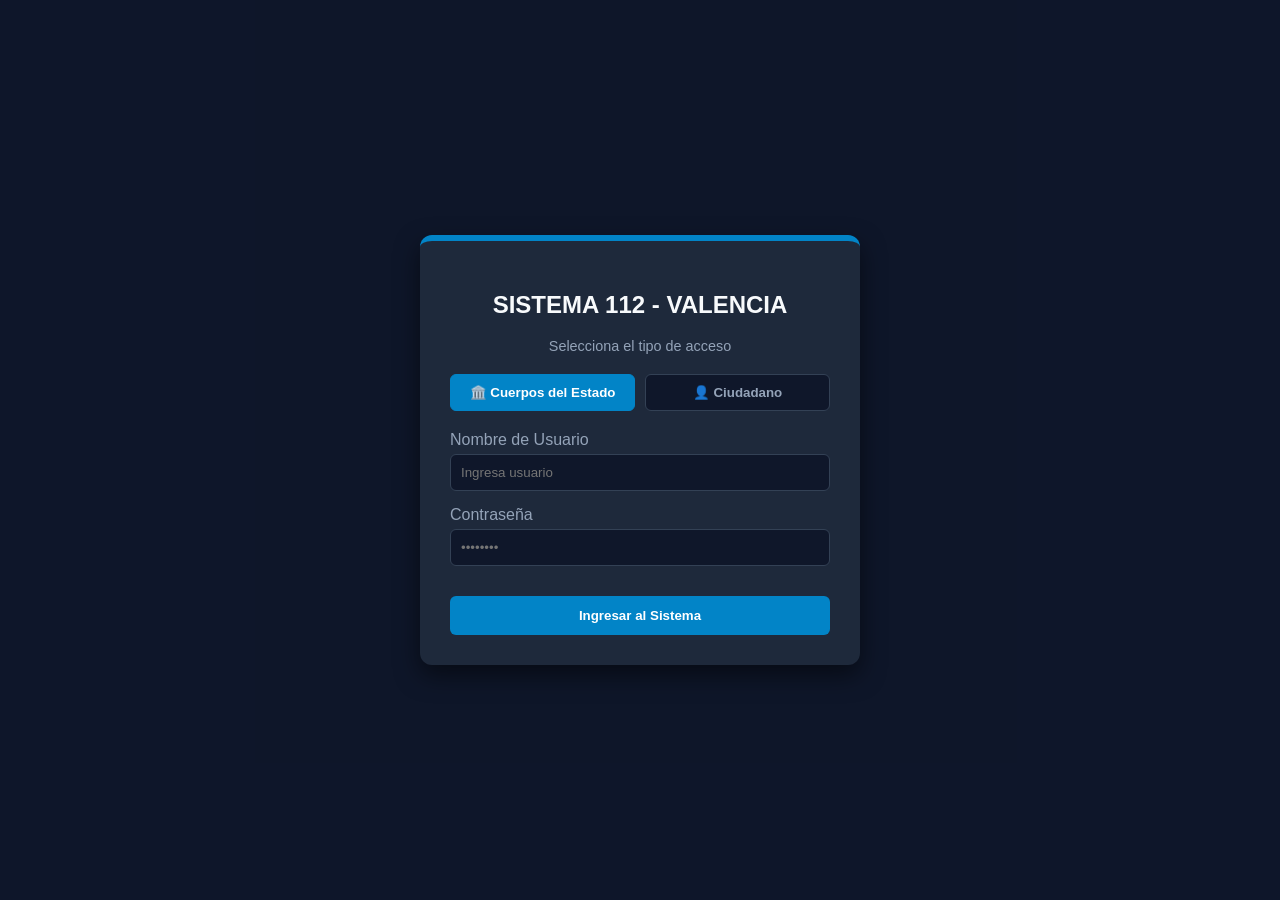
==== index.html @ 4ded8d40 "Update index.html" ====
<!DOCTYPE html>
<html lang="es">
<head>
    <meta charset="UTF-8">
    <meta name="viewport" content="width=device-width, initial-scale=1.0">
    <title>PDA Centro de Coordinación de Emergencias 112 - Valencia</title>
    <style>
        :root {
            --bg-dark: #0f172a;
            --card-bg: #1e293b;
            --accent-blue: #0284c7;
            --accent-red: #dc2626;
            --accent-yellow: #d97706;
            --accent-green: #16a34a;
            --text-light: #f8fafc;
            --border-color: #334155;
        }

        body {
            font-family: 'Segoe UI', Tahoma, Geneva, Verdana, sans-serif;
            background-color: var(--bg-dark);
            color: var(--text-light);
            margin: 0;
            padding: 0;
        }

        /* PANTALLA DE LOGIN */
        #login-screen {
            position: fixed;
            top: 0;
            left: 0;
            width: 100vw;
            height: 100vh;
            background: rgba(15, 23, 42, 0.98);
            display: flex;
            justify-content: center;
            align-items: center;
            z-index: 1000;
        }

        .login-card {
            background: var(--card-bg);
            padding: 30px;
            border-radius: 12px;
            border-top: 6px solid var(--accent-blue);
            width: 380px;
            box-shadow: 0 10px 25px rgba(0,0,0,0.5);
            text-align: center;
        }

        .login-btn-group {
            display: flex;
            gap: 10px;
            margin-bottom: 20px;
        }

        .login-role-btn {
            flex: 1;
            padding: 10px;
            border: 1px solid var(--border-color);
            background: #0f172a;
            color: #94a3b8;
            border-radius: 6px;
            cursor: pointer;
            font-weight: bold;
        }

        .login-role-btn.active {
            background: var(--accent-blue);
            color: white;
            border-color: var(--accent-blue);
        }

        /* CONTENIDO PRINCIPAL */
        .main-app {
            padding: 20px;
            display: none;
        }

        .header {
            display: flex;
            justify-content: space-between;
            align-items: center;
            background: var(--card-bg);
            padding: 15px 25px;
            border-radius: 10px;
            border-left: 6px solid var(--accent-blue);
            margin-bottom: 20px;
        }

        .dept-selector {
            display: flex;
            gap: 10px;
            margin-bottom: 20px;
            flex-wrap: wrap;
        }

        .btn-dept {
            background: var(--card-bg);
            color: #94a3b8;
            border: 1px solid var(--border-color);
            padding: 10px 18px;
            border-radius: 8px;
            cursor: pointer;
            font-weight: bold;
            transition: 0.2s;
        }

        .btn-dept.active, .btn-dept:hover {
            background: var(--accent-blue);
            color: white;
            border-color: var(--accent-blue);
        }

        .grid-container {
            display: grid;
            grid-template-columns: 1fr 2fr;
            gap: 20px;
        }

        .card {
            background: var(--card-bg);
            padding: 20px;
            border-radius: 10px;
            box-shadow: 0 4px 6px -1px rgba(0, 0, 0, 0.3);
            margin-bottom: 20px;
        }

        .status-grid {
            display: grid;
            grid-template-columns: repeat(2, 1fr);
            gap: 10px;
            margin-top: 15px;
        }

        .btn-status {
            padding: 12px;
            border: none;
            border-radius: 6px;
            font-weight: bold;
            cursor: pointer;
            color: white;
            transition: 0.2s;
        }

        .status-10-8 { background-color: var(--accent-green); }
        .status-10-97 { background-color: var(--accent-yellow); }
        .status-10-23 { background-color: var(--accent-blue); }
        .status-10-10 { background-color: var(--accent-red); }

        .form-group {
            margin-bottom: 15px;
            text-align: left;
        }

        .form-group label {
            display: block;
            margin-bottom: 5px;
            color: #94a3b8;
        }

        .form-group input, .form-group select, .form-group textarea {
            width: 100%;
            padding: 10px;
            border-radius: 6px;
            border: 1px solid var(--border-color);
            background: #0f172a;
            color: white;
            box-sizing: border-box;
        }

        .btn-submit {
            width: 100%;
            background: var(--accent-blue);
            color: white;
            border: none;
            padding: 12px;
            border-radius: 6px;
            font-weight: bold;
            cursor: pointer;
        }

        .feed-item {
            background: #0f172a;
            padding: 12px;
            border-radius: 6px;
            margin-bottom: 10px;
            border-left: 4px solid var(--accent-blue);
        }

        .tab-content {
            display: none;
        }

        .tab-content.active {
            display: block;
        }

        table {
            width: 100%;
            border-collapse: collapse;
            margin-top: 10px;
            margin-bottom: 25px;
        }

        th, td {
            text-align: left;
            padding: 10px 12px;
            border-bottom: 1px solid var(--border-color);
        }

        th {
            background-color: #0f172a;
            color: var(--accent-blue);
            position: sticky;
            top: 0;
        }

        .table-category-header {
            background-color: #0f172a;
            color: #38bdf8;
            font-size: 1.1em;
            font-weight: bold;
            border-bottom: 2px solid var(--accent-blue);
            padding: 12px;
        }

        .search-box {
            margin-bottom: 15px;
            padding: 10px;
            width: 100%;
            border-radius: 6px;
            border: 1px solid var(--border-color);
            background: #0f172a;
            color: white;
            box-sizing: border-box;
        }

        .badge-role {
            background: var(--accent-blue);
            padding: 4px 8px;
            border-radius: 4px;
            font-size: 0.8em;
            font-weight: bold;
        }

        .badge-status {
            padding: 4px 8px;
            border-radius: 4px;
            font-size: 0.85em;
            font-weight: bold;
        }

        .badge-clean { background-color: var(--accent-green); color: white; }
        .badge-stolen { background-color: var(--accent-red); color: white; }
        .badge-bolo { background-color: var(--accent-yellow); color: white; }

        .error-message {
            color: var(--accent-red);
            font-size: 0.85em;
            margin-top: 10px;
            display: none;
        }
    </style>
</head>
<body>

    <!-- PANTALLA DE INICIO DE SESIÓN -->
    <div id="login-screen">
        <div class="login-card">
            <h2>SISTEMA 112 - VALENCIA</h2>
            <p style="color: #94a3b8; font-size: 0.9em; margin-bottom: 20px;">Selecciona el tipo de acceso</p>
            
            <div class="login-btn-group">
                <button type="button" class="login-role-btn active" id="btn-role-gov" onclick="selectRole('gov')">🏛️ Cuerpos del Estado</button>
                <button type="button" class="login-role-btn" id="btn-role-cit" onclick="selectRole('cit')">👤 Ciudadano</button>
            </div>

            <form onsubmit="handleLogin(event)">
                <div id="credentials-fields">
                    <div class="form-group">
                        <label>Nombre de Usuario</label>
                        <input type="text" id="username" placeholder="Ingresa usuario">
                    </div>
                    
                    <div class="form-group">
                        <label>Contraseña</label>
                        <input type="password" id="password" placeholder="••••••••">
                    </div>
                </div>

                <div id="login-error" class="error-message">Credenciales incorrectas para Cuerpos del Estado.</div>

                <button type="submit" class="btn-submit" style="margin-top: 15px;">Ingresar al Sistema</button>
            </form>
        </div>
    </div>

    <!-- APLICACIÓN PRINCIPAL -->
    <div class="main-app" id="main-app">
        <div class="header">
            <div>
                <h2>PDA CENTRO DE COORDINACIÓN DE EMERGENCIAS 112</h2>
                <small>Acceso: <strong id="logged-user">---</strong> (<span id="logged-role-badge" class="badge-role">---</span>)</small>
            </div>
            <div>
                <span id="gov-status-header">Estado: <strong id="current-status" style="color: #dc2626;">10-10 Fuera de Servicio</strong> | </span>
                <button onclick="logout()" style="background: var(--accent-red); color: white; border: none; padding: 6px 12px; border-radius: 6px; cursor: pointer;">Cerrar Sesión</button>
            </div>
        </div>

        <!-- Navegación General -->
        <div class="dept-selector">
            <button class="btn-dept active gov-only" id="nav-despacho" onclick="switchTab(event, 'tab-despacho')">🎧 Despacho y Unidades</button>
            <button class="btn-dept gov-only" id="nav-vehiculos" onclick="switchTab(event, 'tab-vehiculos')">🚘 Registro Vehículos / DGT</button>
            <button class="btn-dept gov-only" id="nav-ciudadanos" onclick="switchTab(event, 'tab-ciudadanos')">👤 Base de Datos / Antecedentes</button>
            <button class="btn-dept" id="nav-penal" onclick="switchTab(event, 'tab-penal')">📜 Código Penal Oficial</button>
        </div>

        <!-- PESTAÑA 1: DESPACHO Y UNIDADES -->
        <div id="tab-despacho" class="tab-content active">
            <div class="dept-selector" style="margin-bottom: 15px;">
                <button class="btn-dept" style="background:#0f172a;" onclick="setService('PLV / CNP / GC')">🚔 Cuerpos Policiales</button>
                <button class="btn-dept" style="background:#0f172a;" onclick="setService('Bombers València')">🚒 Bomberos</button>
                <button class="btn-dept" style="background:#0f172a;" onclick="setService('SAMU / SVB')">🚑 Emergencias Sanitarias</button>
                <button class="btn-dept" style="background:#0f172a;" onclick="setService('Conservación Carreteras')">🚜 Conservación / Grúa</button>
                <button class="btn-dept" style="background:#0f172a;" onclick="setService('Operador 112')">🎧 Operador 112</button>
            </div>

            <div class="grid-container">
                <div class="card">
                    <h3>Gestión de Unidad</h3>
                    <div class="form-group">
                        <label>Indicativo de Unidad (Ej: METRO-10, SAMU-1, B-12)</label>
                        <input type="text" id="unit-id" placeholder="Ingresa tu clave de unidad">
                    </div>

                    <h4>Estado Operativo</h4>
                    <div class="status-grid">
                        <button class="btn-status status-10-8" onclick="sendStatus('10-8 Disponible (Entrar de Servicio)')">10-8 Disponible</button>
                        <button class="btn-status status-10-23" onclick="sendStatus('10-23 En Camino')">10-23 En Camino</button>
                        <button class="btn-status status-10-97" onclick="sendStatus('10-97 En Escena')">10-97 En Escena</button>
                        <button class="btn-status status-10-10" onclick="sendStatus('10-10 Fuera de Servicio')">10-10 Fuera de Servicio</button>
                    </div>
                </div>

                <div class="card">
                    <h3>Crear Registro / Alerta 112</h3>
                    <form id="incident-form" onsubmit="submitIncident(event)">
                        <div class="form-group">
                            <label>Tipo de Emergencia / Incidencia</label>
                            <select id="incident-type">
                                <option value="Accidente de Tráfico">Accidente de Tráfico</option>
                                <option value="Incendio Estructural / Forestal">Incendio Estructural / Forestal</option>
                                <option value="Atención Sanitaria de Urgencia">Atención Sanitaria</option>
                                <option value="Persecución / Delito en Proceso">Intervención Policial</option>
                                <option value="Obstáculo en Calzada">Conservación / Retirada Grúa</option>
                            </select>
                        </div>
                        <div class="form-group">
                            <label>Ubicación / Zona</label>
                            <input type="text" id="incident-location" required placeholder="Ej: Carretera Principal frente a Comisaría">
                        </div>
                        <div class="form-group">
                            <label>Detalles del Incidente</label>
                            <textarea id="incident-details" rows="3" placeholder="Descripción de los hechos y unidades requeridas..."></textarea>
                        </div>
                        <button type="submit" class="btn-submit">Enviar Registro al Sistema</button>
                    </form>

                    <h4 style="margin-top:20px;">Historial de Incidentes Activos</h4>
                    <div id="incident-feed"></div>
                </div>
            </div>
        </div>

        <!-- PESTAÑA 2: REGISTRO DE VEHÍCULOS / DGT -->
        <div id="tab-vehiculos" class="tab-content">
            <div class="grid-container">
                <div class="card">
                    <h3>Registrar Vehículo</h3>
                    <form onsubmit="registerVehicle(event)">
                        <div class="form-group">
                            <label>Matrícula</label>
                            <input type="text" id="veh-plate" required placeholder="Ej: 1234-ABC / ERLC-99" style="text-transform: uppercase;">
                        </div>
                        <div class="form-group">
                            <label>Modelo del Vehículo</label>
                            <input type="text" id="veh-model" required placeholder="Ej: Chevlon Camari / Falcon SUV">
                        </div>
                        <div class="form-group">
                            <label>Color</label>
                            <input type="text" id="veh-color" required placeholder="Ej: Negro Mate / Blanco">
                        </div>
                        <div class="form-group">
                            <label>Propietario (Nombre / DNI)</label>
                            <input type="text" id="veh-owner" required placeholder="Ej: Carlos_Val (87654321B)">
                        </div>
                        <div class="form-group">
                            <label>Estado Administrativo / BOLO</label>
                            <select id="veh-status">
                                <option value="EN REGLA">EN REGLA (Sin Cargas)</option>
                                <option value="BÚSQUEDA (BOLO)">BÚSQUEDA (BOLO Activo)</option>
                                <option value="ROBADO">SUSTRACCIÓN / ROBADO</option>
                                <option value="SIN SEGURO/ITV">SIN SEGURO / ITV</option>
                            </select>
                        </div>
                        <button type="submit" class="btn-submit">Dar de Alta en DGT</button>
                    </form>
                </div>

                <div class="card">
                    <h3>Consulta de Vehículos y Matrículas</h3>
                    <input type="text" class="search-box" id="search-veh-input" onkeyup="searchVehicle()" placeholder="Buscar por Matrícula, Propietario o Modelo...">
                    <table>
                        <thead>
                            <tr>
                                <th>Matrícula</th>
                                <th>Modelo / Color</th>
                                <th>Propietario</th>
                                <th>Estado</th>
                                <th>Acción</th>
                            </tr>
                        </thead>
                        <tbody id="vehicle-table">
                            <!-- Los registros cargan dinámicamente -->
                        </tbody>
                    </table>
                </div>
            </div>
        </div>

        <!-- PESTAÑA 3: ANTECEDENTES Y CIUDADANOS -->
        <div id="tab-ciudadanos" class="tab-content">
            <div class="grid-container">
                <div class="card">
                    <h3>Registrar Ciudadano</h3>
                    <form onsubmit="registerCitizen(event)">
                        <div class="form-group">
                            <label>Nombre del Jugador</label>
                            <input type="text" id="cit-name" required placeholder="Ej: Juan_Perez">
                        </div>
                        <div class="form-group">
                            <label>DNI / Licencia</label>
                            <input type="text" id="cit-dni" required placeholder="Ej: 12345678X">
                        </div>
                        <div class="form-group">
                            <label>Estado de Licencia de Conducir</label>
                            <select id="cit-license">
                                <option value="VÁLIDA">VÁLIDA</option>
                                <option value="SUSPENDIDA">SUSPENDIDA</option>
                                <option value="RETIRADA">RETIRADA</option>
                            </select>
                        </div>
                        <button type="submit" class="btn-submit">Guardar en Base de Datos</button>
                    </form>
                </div>

                <div class="card">
                    <h3>Consulta de Antecedentes</h3>
                    <input type="text" class="search-box" id="search-input" onkeyup="searchCitizen()" placeholder="Buscar por Nombre o DNI...">
                    <table>
                        <thead>
                            <tr>
                                <th>Jugador</th>
                                <th>DNI</th>
                                <th>Licencia</th>
                                <th>Historial / Antecedentes</th>
                                <th>Acción</th>
                            </tr>
                        </thead>
                        <tbody id="citizen-table">
                            <!-- Registros cargados desde JavaScript -->
                        </tbody>
                    </table>
                </div>
            </div>
        </div>

        <!-- PESTAÑA 4: CÓDIGO PENAL COMPLETO -->
        <div id="tab-penal" class="tab-content">
            <div class="card">
                <h3>Código de Infracciones y Delitos - Normativa Oficial</h3>
                <input type="text" class="search-box" id="search-penal" onkeyup="filterPenal()" placeholder="Buscar por artículo o delito...">
                
                <table id="penal-table">
                    <thead>
                        <tr>
                            <th style="width: 10%;">Artículo</th>
                            <th style="width: 60%;">Infracción / Delito</th>
                            <th style="width: 15%;">Multa (€)</th>
                            <th style="width: 15%;">Puntos</th>
                        </tr>
                    </thead>
                    <tbody>
                        <tr><td colspan="4" class="table-category-header">CAPÍTULO I: INFRACCIONES DE TRÁFICO</td></tr>
                        <tr><td>1.1</td><td>Uso excesivo del claxon</td><td>60 €</td><td>0</td></tr>
                        <tr><td>1.2</td><td>Invadir el carril contrario</td><td>150 €</td><td>0</td></tr>
                        <tr><td>1.3</td><td>Giro indebido</td><td>100 €</td><td>1</td></tr>
                        <tr><td>1.4</td><td>Conducir fuera de vías autorizadas</td><td>120 €</td><td>0</td></tr>
                        <tr><td>1.5</td><td>Hacer caso omiso a indicaciones policiales</td><td>350 €</td><td>0</td></tr>
                        <tr><td>1.6</td><td>Conducir con un vehículo en mal estado</td><td>500 €</td><td>3</td></tr>
                        <tr><td>1.7</td><td>Estacionar en un lugar no permitido</td><td>100 €</td><td>0</td></tr>
                        <tr><td>1.8</td><td>Estacionar en zonas para vehículos eléctricos</td><td>120 €</td><td>0</td></tr>
                        <tr><td>1.9</td><td>Obstruir la circulación</td><td>150 €</td><td>2</td></tr>
                        <tr><td>1.10</td><td>Obstaculizar el tráfico en un cruce</td><td>180 €</td><td>2</td></tr>
                        <tr><td>1.11</td><td>Conducir sin documentación vehicular</td><td>400 €</td><td>2</td></tr>
                        <tr><td>1.12</td><td>Conducir sin carnet</td><td>900 €</td><td>0</td></tr>
                        <tr><td>1.13</td><td>Saltarse un STOP</td><td>100 €</td><td>2</td></tr>
                        <tr><td>1.14</td><td>Saltarse un ceda el paso</td><td>100 €</td><td>2</td></tr>
                        <tr><td>1.15</td><td>Obstaculizar un paso de cebra</td><td>150 €</td><td>2</td></tr>
                        <tr><td>1.16</td><td>Saltarse un semáforo</td><td>150 €</td><td>2</td></tr>
                        <tr><td>1.17</td><td>Conducción temeraria</td><td>1.200 €</td><td>0</td></tr>
                        <tr><td>1.18</td><td>Circular por zona no autorizada</td><td>150 €</td><td>2</td></tr>
                        <tr><td>1.19</td><td>Circular sin cinturón de seguridad</td><td>100 €</td><td>2</td></tr>
                        <tr><td>1.20</td><td>Saltarse un control policial</td><td>1.500 €</td><td>0</td></tr>
                        <tr><td>1.21</td><td>Conducir con documentos falsificados</td><td>1.000 €</td><td>0</td></tr>
                        <tr><td>1.22</td><td>Superar límite de velocidad en poblado</td><td>450 €</td><td>2</td></tr>
                        <tr><td>1.23</td><td>Superar límite de velocidad urbana</td><td>600 €</td><td>2</td></tr>
                        <tr><td>1.24</td><td>Superar límite de velocidad en autopista</td><td>900 €</td><td>2</td></tr>
                        <tr><td>1.25</td><td>Superar límite de velocidad en vías secundarias</td><td>300 €</td><td>2</td></tr>
                        <tr><td>1.26</td><td>Conducir con un vehículo no apto</td><td>400 €</td><td>0</td></tr>
                        <tr><td>1.27</td><td>Adelantar en línea continua</td><td>180 €</td><td>2</td></tr>
                        <tr><td>1.28</td><td>Conducir bajo los efectos del alcohol</td><td>600 €</td><td>12</td></tr>
                        <tr><td>1.29</td><td>Conducir bajo efectos de drogas</td><td>600 €</td><td>12</td></tr>
                        <tr><td>1.30</td><td>Conducir utilizando un dispositivo móvil</td><td>250 €</td><td>4</td></tr>
                        <tr><td>1.31</td><td>Conducir sin luces</td><td>150 €</td><td>1</td></tr>
                        <tr><td>1.32</td><td>No ceder el paso a emergencias</td><td>400 €</td><td>0</td></tr>
                        <tr><td>1.33</td><td>Obstaculizar salida de emergencias</td><td>400 €</td><td>4</td></tr>
                        <tr><td>1.34</td><td>Meterse en una persecución</td><td>800 €</td><td>4</td></tr>
                        <tr><td>1.35</td><td>Conducir distraído</td><td>120 €</td><td>0</td></tr>
                        <tr><td>1.36</td><td>Provocar un accidente</td><td>600 €</td><td>0</td></tr>
                        <tr><td>1.37</td><td>Conducir sin matrícula</td><td>250 €</td><td>3</td></tr>
                        <tr><td>1.38</td><td>Acoso al volante</td><td>500 €</td><td>0</td></tr>

                        <tr><td colspan="4" class="table-category-header">CAPÍTULO II: AGRESIONES Y ALTERACIÓN DEL ORDEN</td></tr>
                        <tr><td>2.1</td><td>Disturbios en vía pública</td><td>1.200 €</td><td>0</td></tr>
                        <tr><td>2.2</td><td>Intento de agresión sin arma</td><td>900 €</td><td>0</td></tr>
                        <tr><td>2.3</td><td>Intento de agresión con arma contundente</td><td>1.100 €</td><td>0</td></tr>
                        <tr><td>2.4</td><td>Intento de agresión con arma blanca</td><td>1.300 €</td><td>0</td></tr>
                        <tr><td>2.5</td><td>Intento de agresión con arma de fuego</td><td>1.500 €</td><td>0</td></tr>
                        <tr><td>2.6</td><td>Agresión a un ciudadano sin arma</td><td>1.800 €</td><td>0</td></tr>
                        <tr><td>2.7</td><td>Agresión a un ciudadano con arma contundente</td><td>2.200 €</td><td>0</td></tr>
                        <tr><td>2.8</td><td>Agresión a un ciudadano con arma blanca</td><td>2.500 €</td><td>0</td></tr>
                        <tr><td>2.9</td><td>Agresión a un ciudadano con arma de fuego</td><td>4.000 €</td><td>0</td></tr>
                        <tr><td>2.10</td><td>Falta de respeto a un ciudadano</td><td>400 €</td><td>0</td></tr>
                        <tr><td>2.11</td><td>Amenaza verbal hacia un ciudadano</td><td>900 €</td><td>0</td></tr>
                        <tr><td>2.12</td><td>Alteración del orden público</td><td>1.200 €</td><td>0</td></tr>
                        <tr><td>2.13</td><td>Venta ambulante sin autorización</td><td>1.200 €</td><td>0</td></tr>
                        <tr><td>2.14</td><td>Manifestación ilegal</td><td>1.200 €</td><td>0</td></tr>
                        <tr><td>2.15</td><td>Dañar mobiliario urbano</td><td>600 €</td><td>0</td></tr>
                        <tr><td>2.16</td><td>Acoso psicológico</td><td>1.500 €</td><td>0</td></tr>
                        <tr><td>2.17</td><td>Suplantación de identidad</td><td>2.500 €</td><td>0</td></tr>
                        <tr><td>2.18</td><td>Racismo</td><td>1.200 €</td><td>0</td></tr>
                        <tr><td>2.19</td><td>Homofobia</td><td>1.200 €</td><td>0</td></tr>
                        <tr><td>2.20</td><td>Circular con la cara tapada</td><td>600 €</td><td>0</td></tr>
                        <tr><td>2.21</td><td>Circular semidesnudo</td><td>300 €</td><td>0</td></tr>
                        <tr><td>2.22</td><td>Negarse a identificarse</td><td>1.000 €</td><td>0</td></tr>
                        <tr><td>2.23</td><td>Obstrucción a la justicia</td><td>2.000 €</td><td>0</td></tr>
                        <tr><td>2.24</td><td>Violar un cordón policial</td><td>1.500 €</td><td>0</td></tr>
                        <tr><td>2.25</td><td>Daños dolosos</td><td>1.800 €</td><td>0</td></tr>
                        <tr><td>2.26</td><td>Daños imprudentes</td><td>900 €</td><td>0</td></tr>
                        <tr><td>2.27</td><td>Violar orden de alejamiento</td><td>3.000 €</td><td>0</td></tr>
                        <tr><td>2.28</td><td>Allanamiento de morada</td><td>1.800 €</td><td>0</td></tr>
                        <tr><td>2.29</td><td>Violar derecho de privacidad</td><td>1.500 €</td><td>0</td></tr>
                        <tr><td>2.30</td><td>Faltas de respeto a funcionario</td><td>1.000 €</td><td>0</td></tr>
                        <tr><td>2.31</td><td>Amenaza verbal a funcionario</td><td>3.000 €</td><td>0</td></tr>
                        <tr><td>2.32</td><td>Injurias o calumnias</td><td>800 €</td><td>0</td></tr>
                        <tr><td>2.33</td><td>Realizar chantajes</td><td>2.500 €</td><td>0</td></tr>
                        <tr><td>2.34</td><td>Organizar peleas ilegales</td><td>3.000 €</td><td>0</td></tr>
                        <tr><td>2.35</td><td>Carreras ilegales</td><td>5.000 €</td><td>0</td></tr>
                        <tr><td>2.36</td><td>Provocar un incendio</td><td>6.000 €</td><td>0</td></tr>
                        <tr><td>2.37</td><td>Manipulación de pruebas</td><td>8.000 €</td><td>0</td></tr>
                        <tr><td>2.38</td><td>Uso indebido de emergencias</td><td>2.500 €</td><td>0</td></tr>
                        <tr><td>2.39</td><td>Apología del delito</td><td>1.500 €</td><td>0</td></tr>
                        <tr><td>2.40</td><td>Encubrimiento</td><td>2.000 €</td><td>0</td></tr>
                        <tr><td>2.41</td><td>Tráfico de influencias</td><td>7.500 €</td><td>0</td></tr>

                        <tr><td colspan="4" class="table-category-header">CAPÍTULO III: ROBOS Y ASALTOS</td></tr>
                        <tr><td>3.1</td><td>Robo de vehículo civil</td><td>1.800 €</td><td>0</td></tr>
                        <tr><td>3.2</td><td>Robo de vehículo oficial</td><td>2.800 €</td><td>0</td></tr>
                        <tr><td>3.3</td><td>Robo de establecimientos</td><td>1.500 €</td><td>0</td></tr>
                        <tr><td>3.4</td><td>Robo a gasolinera</td><td>800 €</td><td>0</td></tr>
                        <tr><td>3.5</td><td>Robo a Tool Store</td><td>2.500 €</td><td>0</td></tr>
                        <tr><td>3.6</td><td>Robo a Tienda de Drones</td><td>4.500 €</td><td>0</td></tr>
                        <tr><td>3.7</td><td>Robo a joyería</td><td>12.000 €</td><td>0</td></tr>
                        <tr><td>3.8</td><td>Robo al Banco de España</td><td>1.000.000 €</td><td>0</td></tr>
                        <tr><td>3.9</td><td>Robo a un ATM</td><td>4.000 €</td><td>0</td></tr>
                        <tr><td>3.10</td><td>Robo a armería</td><td>8.000 €</td><td>0</td></tr>
                        <tr><td>3.11</td><td>Intento de robo de establecimiento</td><td>900 €</td><td>0</td></tr>
                        <tr><td>3.12</td><td>Intento de robo de gasolinera</td><td>400 €</td><td>0</td></tr>
                        <tr><td>3.13</td><td>Intento de robo de Tool Store</td><td>1.750 €</td><td>0</td></tr>
                        <tr><td>3.14</td><td>Intento de robo de Tienda de Drones</td><td>2.250 €</td><td>0</td></tr>
                        <tr><td>3.15</td><td>Intento de robo de joyería</td><td>6.000 €</td><td>0</td></tr>
                        <tr><td>3.16</td><td>Intento de robo del Banco de España</td><td>50.000 €</td><td>0</td></tr>
                        <tr><td>3.17</td><td>Intento de robo de ATM</td><td>2.000 €</td><td>0</td></tr>
                        <tr><td>3.18</td><td>Intento de robo de armeria</td><td>4.000 €</td><td>0</td></tr>
                        <tr><td>3.19</td><td>Cómplice de robo (50%)</td><td>0 €</td><td>0</td></tr>
                        <tr><td>3.20</td><td>Asalto a civil con arma blanca</td><td>3.000 €</td><td>0</td></tr>
                        <tr><td>3.21</td><td>Asalto a civil con arma de fuego</td><td>4.000 €</td><td>0</td></tr>
                        <tr><td>3.22</td><td>Asalto a ciudadano mediante fuerza</td><td>2.000 €</td><td>0</td></tr>
                        <tr><td>3.23</td><td>Asalto a funcionario público</td><td>4.500 €</td><td>0</td></tr>
                        <tr><td>3.24</td><td>Intento de asalto a funcionario</td><td>2.500 €</td><td>0</td></tr>
                        <tr><td>3.25</td><td>Hurto en vía pública</td><td>1.200 €</td><td>0</td></tr>
                        <tr><td>3.26</td><td>Impago de multas</td><td>1.400 €</td><td>0</td></tr>
                        <tr><td>3.27</td><td>Impago de deudas</td><td>1.400 €</td><td>0</td></tr>

                        <tr><td colspan="4" class="table-category-header">CAPÍTULO IV: TENENCIA DE ARMAS Y OBJETOS</td></tr>
                        <tr><td>4.1</td><td>Posesión ilegal de arma blanca</td><td>600 €</td><td>0</td></tr>
                        <tr><td>4.2</td><td>Exhibición de arma blanca</td><td>900 €</td><td>0</td></tr>
                        <tr><td>4.3</td><td>Posesión ilegal de arma de bajo calibre</td><td>1.800 €</td><td>0</td></tr>
                        <tr><td>4.4</td><td>Posesión ilegal de arma de medio calibre</td><td>3.000 €</td><td>0</td></tr>
                        <tr><td>4.5</td><td>Posesión ilegal de arma de alto calibre</td><td>6.000 €</td><td>0</td></tr>
                        <tr><td>4.6</td><td>Exhibición de arma de bajo calibre</td><td>2.200 €</td><td>0</td></tr>
                        <tr><td>4.7</td><td>Exhibición de arma de medio calibre</td><td>3.400 €</td><td>0</td></tr>
                        <tr><td>4.8</td><td>Exhibición de arma de alto calibre</td><td>6.600 €</td><td>0</td></tr>
                        <tr><td>4.9</td><td>Mal uso de un arma</td><td>2.200 €</td><td>0</td></tr>
                        <tr><td>4.10</td><td>Posesión de herramientas de robo</td><td>1.200 €</td><td>0</td></tr>
                        <tr><td>4.11</td><td>Posesión de explosivos</td><td>18.000 €</td><td>0</td></tr>
                        <tr><td>4.12</td><td>Posesión de munición</td><td>300 €</td><td>0</td></tr>
                        <tr><td>4.13</td><td>Posesión de equipamiento táctico</td><td>2.000 €</td><td>0</td></tr>
                        <tr><td>4.14</td><td>Venta de armas</td><td>20.000 €</td><td>0</td></tr>
                        <tr><td>4.15</td><td>Posesión o venta de armamento estatal</td><td>45.000 €</td><td>0</td></tr>
                        <tr><td>4.16</td><td>Tráfico de armas</td><td>35.000 €</td><td>0</td></tr>

                        <tr><td colspan="4" class="table-category-header">CAPÍTULO V: POSESIÓN Y TRÁFICO DE DIVISAS</td></tr>
                        <tr><td>5.1</td><td>Posesión de dinero negro de 1 a 5.000 €</td><td>6.000 €</td><td>0</td></tr>
                        <tr><td>5.2</td><td>Posesión de dinero negro de 5.001 a 10.000 €</td><td>10.000 €</td><td>0</td></tr>
                        <tr><td>5.3</td><td>Posesión de dinero negro de 10.001 a 30.000 €</td><td>25.000 €</td><td>0</td></tr>
                        <tr><td>5.4</td><td>Posesión de dinero negro superior a 30.000 €</td><td>45.000 €</td><td>0</td></tr>
                        <tr><td>5.5</td><td>Blanqueo de capitales</td><td>4.000 €</td><td>0</td></tr>
                        <tr><td>5.6</td><td>Creación de dinero ilegal</td><td>9.000 €</td><td>0</td></tr>
                        <tr><td>5.7</td><td>Tráfico de capitales</td><td>4.000 €</td><td>0</td></tr>
                        <tr><td>5.8</td><td>Posesión de objetos robados</td><td>1.500 €</td><td>0</td></tr>
                        <tr><td>5.9</td><td>Posesión de joyas robadas</td><td>2.500 €</td><td>0</td></tr>
                        <tr><td>5.10</td><td>Venta de joyas robadas</td><td>2.600 €</td><td>0</td></tr>
                        <tr><td>5.11</td><td>Venta de objetos robados</td><td>1.600 €</td><td>0</td></tr>
                        <tr><td>5.12</td><td>Evasión fiscal</td><td>7.700 €</td><td>0</td></tr>
                        <tr><td>5.13</td><td>Fraude fiscal</td><td>9.900 €</td><td>0</td></tr>
                        <tr><td>5.14</td><td>Evasión de impuestos</td><td>15.000 €</td><td>0</td></tr>

                        <tr><td colspan="4" class="table-category-header">CAPÍTULO VI: DELITOS CONTRA LA SALUD PÚBLICA</td></tr>
                        <tr><td>6.1</td><td>Posesión de alcohol siendo menor</td><td>300 €</td><td>0</td></tr>
                        <tr><td>6.2</td><td>Posesión de drogas siendo menor</td><td>600 €</td><td>0</td></tr>
                        <tr><td>6.3</td><td>Venta de alcohol o drogas a menores</td><td>890 €</td><td>0</td></tr>
                        <tr><td>6.4</td><td>Posesión de marihuana</td><td>1.200 €</td><td>0</td></tr>
                        <tr><td>6.5</td><td>Posesión de cocaína</td><td>1.500 €</td><td>0</td></tr>
                        <tr><td>6.6</td><td>Posesión de hachís (+3 g)</td><td>1.350 €</td><td>0</td></tr>
                        <tr><td>6.7</td><td>Posesión de otras drogas</td><td>1.300 €</td><td>0</td></tr>
                        <tr><td>6.8</td><td>Producción de marihuana</td><td>1.200 €</td><td>0</td></tr>
                        <tr><td>6.9</td><td>Producción de opio/cocaína</td><td>1.700 €</td><td>0</td></tr>
                        <tr><td>6.10</td><td>Producción de LSD/heroína</td><td>5.525 €</td><td>0</td></tr>
                        <tr><td>6.12</td><td>Caminar bajo efectos de drogas</td><td>500 €</td><td>0</td></tr>
                        <tr><td>6.13</td><td>Venta de estupefacientes</td><td>2.000 €</td><td>0</td></tr>
                        <tr><td>6.14</td><td>Tráfico de drogas (+1 kg)</td><td>7.000 €</td><td>0</td></tr>

                        <tr><td colspan="4" class="table-category-header">CAPÍTULO VII: DELITOS CONTRA LA INTEGRIDAD</td></tr>
                        <tr><td>7.1</td><td>Intento de secuestro civil con arma blanca</td><td>800 €</td><td>0</td></tr>
                        <tr><td>7.2</td><td>Intento de secuestro civil con arma de fuego</td><td>1.600 €</td><td>0</td></tr>
                        <tr><td>7.3</td><td>Secuestro civil con arma blanca</td><td>1.200 €</td><td>0</td></tr>
                        <tr><td>7.4</td><td>Secuestro civil con arma de fuego</td><td>2.000 €</td><td>0</td></tr>
                        <tr><td>7.5</td><td>Intento de homicidio sin arma</td><td>900 €</td><td>0</td></tr>
                        <tr><td>7.6</td><td>Intento de homicidio con arma blanca</td><td>1.200 €</td><td>0</td></tr>
                        <tr><td>7.7</td><td>Intento de homicidio con arma de fuego</td><td>1.900 €</td><td>0</td></tr>
                        <tr><td>7.8</td><td>Homicidio imprudente</td><td>1.100 €</td><td>0</td></tr>
                        <tr><td>7.9</td><td>Homicidio con uso de arma</td><td>4.500 €</td><td>0</td></tr>
                        <tr><td>7.10</td><td>Homicidio con ensañamiento</td><td>9.000 €</td><td>0</td></tr>
                        <tr><td>7.11</td><td>Homicidio con alevosía (CK)</td><td>35.000 €</td><td>0</td></tr>
                        <tr><td>7.12</td><td>Amenaza o extorsión a ciudadano</td><td>800 €</td><td>0</td></tr>
                        <tr><td>7.13</td><td>Amenaza o extorsión con arma</td><td>1.800 €</td><td>0</td></tr>
                        <tr><td>7.14</td><td>Omisión de socorro</td><td>800 €</td><td>0</td></tr>
                        <tr><td>7.15</td><td>Cooperador en intento de suicidio</td><td>800 €</td><td>0</td></tr>
                        <tr><td>7.16</td><td>Negligencia médica con lesiones</td><td>2.500 €</td><td>0</td></tr>
                        <tr><td>7.17</td><td>Negligencia médica con muerte</td><td>7.500 €</td><td>0</td></tr>

                        <tr><td colspan="4" class="table-category-header">CAPÍTULO VIII: DELITOS DE DOCUMENTOS Y LICENCIAS</td></tr>
                        <tr><td>8.1</td><td>Falsificación de documentos</td><td>2.000 €</td><td>0</td></tr>
                        <tr><td>8.2</td><td>Posesión de documentos falsificados</td><td>1.800 €</td><td>0</td></tr>
                        <tr><td>8.3</td><td>Estafa</td><td>2.000 €</td><td>0</td></tr>
                        <tr><td>8.4</td><td>Dar número de placa falso</td><td>3.000 €</td><td>0</td></tr>
                        <tr><td>8.5</td><td>Dar número de colegiado falso</td><td>2.000 €</td><td>0</td></tr>
                        <tr><td>8.6</td><td>Realizar denuncia falsa</td><td>2.000 €</td><td>0</td></tr>
                        <tr><td>8.7</td><td>Realizar falso testimonio</td><td>2.000 €</td><td>0</td></tr>
                        <tr><td>8.8</td><td>Tráfico de documentos falsificados</td><td>2.100 €</td><td>0</td></tr>

                        <tr><td colspan="4" class="table-category-header">CAPÍTULO IX: DELITOS CONTRA LA ADMINISTRACIÓN</td></tr>
                        <tr><td>9.1</td><td>Desacato a la autoridad</td><td>300 €</td><td>0</td></tr>
                        <tr><td>9.2</td><td>Intento de homicidio a Fiscal/Juez/Abogado</td><td>4.500 €</td><td>0</td></tr>
                        <tr><td>9.3</td><td>Homicidio de Fiscal o Juez</td><td>7.500 €</td><td>0</td></tr>
                        <tr><td>9.3b</td><td>Homicidio con alevosía de Fiscal/Juez (CK)</td><td>50.000 €</td><td>0</td></tr>
                        <tr><td>9.4</td><td>Atentado contra la autoridad</td><td>1.100 €</td><td>0</td></tr>
                        <tr><td>9.5</td><td>Allanamiento de zonas privadas</td><td>3.000 €</td><td>0</td></tr>
                        <tr><td>9.6</td><td>Robo de documentos estatales</td><td>4.500 €</td><td>0</td></tr>
                        <tr><td>9.7</td><td>Hurto de documentos estatales</td><td>3.000 €</td><td>0</td></tr>
                        <tr><td>9.8</td><td>Robo a funcionario (sin fuerza)</td><td>2.250 €</td><td>0</td></tr>
                        <tr><td>9.9</td><td>Hurto de armamento estatal</td><td>9.500 €</td><td>0</td></tr>
                        <tr><td>9.10</td><td>Robo de armamento estatal (sin fuerza)</td><td>6.000 €</td><td>0</td></tr>
                        <tr><td>9.11</td><td>Resistencia al arresto</td><td>850 €</td><td>0</td></tr>
                        <tr><td>9.12</td><td>Intento de soborno a ciudadano</td><td>1.650 €</td><td>0</td></tr>
                        <tr><td>9.13</td><td>Intento de soborno a funcionario</td><td>2.200 €</td><td>0</td></tr>
                        <tr><td>9.14</td><td>Aceptar soborno como civil</td><td>2.500 €</td><td>0</td></tr>
                        <tr><td>9.15</td><td>Aceptar soborno como funcionario</td><td>5.600 €</td><td>0</td></tr>
                        <tr><td>9.16</td><td>Intento de secuestro de funcionario</td><td>1.500 €</td><td>0</td></tr>
                        <tr><td>9.17</td><td>Secuestro a funcionario</td><td>3.000 €</td><td>0</td></tr>
                        <tr><td>9.18</td><td>Difamar a funcionario</td><td>1.700 €</td><td>0</td></tr>
                        <tr><td>9.19</td><td>Corrupción</td><td>9.000 €</td><td>0</td></tr>
                        <tr><td>9.20</td><td>Suplantación de funcionario</td><td>4.500 €</td><td>0</td></tr>
                        <tr><td>9.21</td><td>Intento de secuestro de miembro del gobierno</td><td>4.000 €</td><td>0</td></tr>
                        <tr><td>9.22</td><td>Secuestro de miembro del gobierno</td><td>7.500 €</td><td>0</td></tr>
                        <tr><td>9.23</td><td>Atentado terrorista</td><td>150.000 €</td><td>0</td></tr>
                        <tr><td>9.24</td><td>Huir de la justicia</td><td>1.500 €</td><td>0</td></tr>
                        <tr><td>9.25</td><td>Atentar contra la vida de múltiples oficiales</td><td>4.500 €</td><td>0</td></tr>
                        <tr><td>9.26</td><td>Desvelar secretos de Estado</td><td>15.000 €</td><td>0</td></tr>
                        <tr><td>9.27</td><td>Obstrucción a la justicia</td><td>750 €</td><td>0</td></tr>
                        <tr><td>9.28</td><td>Traición a la patria</td><td>7.700 €</td><td>0</td></tr>
                        <tr><td>9.29</td><td>Venta de armamento estatal (funcionario)</td><td>15.000 €</td><td>0</td></tr>
                        <tr><td>9.30</td><td>Intento de homicidio a funcionario con arma contundente</td><td>3.500 €</td><td>0</td></tr>
                        <tr><td>9.31</td><td>Intento de homicidio a funcionario con arma blanca</td><td>3.700 €</td><td>0</td></tr>
                        <tr><td>9.32</td><td>Homicidio imprudente de funcionario</td><td>3.500 €</td><td>0</td></tr>
                        <tr><td>9.33</td><td>Homicidio con ensañamiento de funcionario</td><td>12.000 €</td><td>0</td></tr>
                        <tr><td>9.34</td><td>Homicidio con alevosía de funcionario (CK)</td><td>40.000 €</td><td>0</td></tr>
                        <tr><td>9.35</td><td>Dañar vehículo estatal</td><td>3.000 €</td><td>0</td></tr>
                        <tr><td>9.36</td><td>Intento de agresión a funcionario sin arma</td><td>2.000 €</td><td>0</td></tr>
                        <tr><td>9.37</td><td>Intento de agresión a funcionario con arma contundente</td><td>2.500 €</td><td>0</td></tr>
                        <tr><td>9.38</td><td>Intento de agresión a funcionario con arma blanca</td><td>3.000 €</td><td>0</td></tr>
                        <tr><td>9.39</td><td>Intento de agresión a funcionario con arma de fuego</td><td>4.500 €</td><td>0</td></tr>
                        <tr><td>9.40</td><td>Agresión a funcionario sin arma</td><td>4.000 €</td><td>0</td></tr>
                        <tr><td>9.41</td><td>Agresión a funcionario con arma contundente</td><td>4.500 €</td><td>0</td></tr>
                        <tr><td>9.42</td><td>Agresión a funcionario con arma blanca</td><td>5.000 €</td><td>0</td></tr>
                        <tr><td>9.43</td><td>Agresión a funcionario con arma de fuego</td><td>6.500 €</td><td>0</td></tr>
                        <tr><td>9.44</td><td>Pertenencia a banda organizada</td><td>5.000 €</td><td>0</td></tr>
                        <tr><td>9.45</td><td>Liderazgo de organización criminal</td><td>12.000 €</td><td>0</td></tr>
                        <tr><td>9.46</td><td>Uso de distintivos de banda en delitos</td><td>2.500 €</td><td>0</td></tr>
                        <tr><td>9.47</td><td>Tráfico de influencias por administración</td><td>10.000 €</td><td>0</td></tr>
                    </tbody>
                </table>
            </div>
        </div>
    </div>

    <script>
        let currentRole = 'gov';
        let currentDept = "PLV / CNP / GC";

        let citizensData = JSON.parse(localStorage.getItem('pda_citizens')) || [
            { name: "Carlos_Val", dni: "87654321B", license: "VÁLIDA", antecedents: "Sin antecedentes registrados." }
        ];

        let vehiclesData = JSON.parse(localStorage.getItem('pda_vehicles')) || [
            { plate: "1234-ABC", model: "Falcon Sedan", color: "Negro", owner: "Carlos_Val (87654321B)", status: "EN REGLA" },
            { plate: "9999-VAL", model: "Chevlon Tahoe", color: "Azul", owner: "Desconocido", status: "ROBADO" }
        ];

        window.onload = function() {
            renderCitizens();
            renderVehicles();
        };

        function selectRole(role) {
            currentRole = role;
            document.getElementById('btn-role-gov').classList.toggle('active', role === 'gov');
            document.getElementById('btn-role-cit').classList.toggle('active', role === 'cit');
            
            const credFields = document.getElementById('credentials-fields');
            document.getElementById('login-error').style.display = 'none';
            credFields.style.display = (role === 'cit') ? 'none' : 'block';
        }

        function handleLogin(e) {
            e.preventDefault();
            const errorDiv = document.getElementById('login-error');
            errorDiv.style.display = 'none';

            if (currentRole === 'gov') {
                const userVal = document.getElementById('username').value.trim();
                const passVal = document.getElementById('password').value.trim();

                if (userVal === "VALENCIAPDA" && passVal === "VALENRPESP") {
                    loginSuccess("VALENCIAPDA", "Cuerpo del Estado", "var(--accent-blue)");
                } else {
                    errorDiv.style.display = 'block';
                }
            } else {
                loginSuccess("Ciudadano Anónimo", "Ciudadano", "var(--accent-yellow)");
            }
        }

        function loginSuccess(userName, roleText, roleColor) {
            document.getElementById('login-screen').style.display = 'none';
            document.getElementById('main-app').style.display = 'block';
            document.getElementById('logged-user').innerText = userName;

            const roleBadge = document.getElementById('logged-role-badge');
            const govStatusHeader = document.getElementById('gov-status-header');
            const govElements = document.querySelectorAll('.gov-only');

            roleBadge.innerText = roleText;
            roleBadge.style.background = roleColor;

            if (currentRole === 'gov') {
                govStatusHeader.style.display = "inline";
                govElements.forEach(el => el.style.display = "inline-block");
                openTab('tab-despacho', 'nav-despacho');
            } else {
                govStatusHeader.style.display = "none";
                govElements.forEach(el => el.style.display = "none");
                openTab('tab-penal', 'nav-penal');
            }
        }

        function logout() {
            document.getElementById('main-app').style.display = 'none';
            document.getElementById('login-screen').style.display = 'flex';
            document.getElementById('username').value = '';
            document.getElementById('password').value = '';
            document.getElementById('login-error').style.display = 'none';
            selectRole('gov');
        }

        function switchTab(event, tabId) {
            document.querySelectorAll('.tab-content').forEach(tab => tab.classList.remove('active'));
            document.querySelectorAll('.dept-selector > .btn-dept').forEach(btn => btn.classList.remove('active'));
            
            document.getElementById(tabId).classList.add('active');
            event.currentTarget.classList.add('active');
        }

        function openTab(tabId, btnId) {
            document.querySelectorAll('.tab-content').forEach(tab => tab.classList.remove('active'));
            document.querySelectorAll('.dept-selector > .btn-dept').forEach(btn => btn.classList.remove('active'));
            
            document.getElementById(tabId).classList.add('active');
            if (btnId) document.getElementById(btnId).classList.add('active');
        }

        function setService(dept) {
            currentDept = dept;
            alert(`Servicio activo cambiado a: ${dept}`);
        }

        function sendStatus(status) {
            const statusText = document.getElementById('current-status');
            statusText.innerText = status;

            if (status.includes('10-8') || status.includes('10-23') || status.includes('10-97')) {
                statusText.style.color = "#16a34a";
            } else {
                statusText.style.color = "#dc2626";
            }
        }

        function submitIncident(e) {
            e.preventDefault();
            const type = document.getElementById('incident-type').value;
            const location = document.getElementById('incident-location').value;
            const details = document.getElementById('incident-details').value;
            const unit = document.getElementById('unit-id').value || "VALENCIAPDA";

            const feed = document.getElementById('incident-feed');
            const item = document.createElement('div');
            item.className = 'feed-item';
            item.innerHTML = `<strong>[${type}]</strong> - ${location}<br><small>${details} | Registrado por: ${unit} (${currentDept})</small>`;
            feed.prepend(item);

            document.getElementById('incident-form').reset();
        }

        /* --- LÓGICA DE VEHÍCULOS (DGT) --- */
        function registerVehicle(e) {
            e.preventDefault();
            const plate = document.getElementById('veh-plate').value.trim().toUpperCase();
            const model = document.getElementById('veh-model').value.trim();
            const color = document.getElementById('veh-color').value.trim();
            const owner = document.getElementById('veh-owner').value.trim();
            const status = document.getElementById('veh-status').value;

            vehiclesData.push({ plate, model, color, owner, status });
            localStorage.setItem('pda_vehicles', JSON.stringify(vehiclesData));
            
            renderVehicles();
            alert(`Vehículo con matrícula ${plate} registrado.`);
            e.target.reset();
        }

        function renderVehicles() {
            const tbody = document.getElementById('vehicle-table');
            tbody.innerHTML = '';

            vehiclesData.forEach((veh, index) => {
                let badgeClass = 'badge-clean';
                if (veh.status === 'ROBADO') badgeClass = 'badge-stolen';
                if (veh.status.includes('BÚSQUEDA')) badgeClass = 'badge-bolo';

                const row = document.createElement('tr');
                row.innerHTML = `
                    <td><strong>${veh.plate}</strong></td>
                    <td>${veh.model} (${veh.color})</td>
                    <td>${veh.owner}</td>
                    <td><span class="badge-status ${badgeClass}">${veh.status}</span></td>
                    <td>
                        <button onclick="toggleVehStatus(${index})" style="background:var(--accent-blue); color:white; border:none; padding:4px 8px; border-radius:4px; cursor:pointer;">Cambiar Estado</button>
                    </td>
                `;
                tbody.appendChild(row);
            });
        }

        function toggleVehStatus(index) {
            const states = ["EN REGLA", "BÚSQUEDA (BOLO)", "ROBADO", "SIN SEGURO/ITV"];
            const current = vehiclesData[index].status;
            const nextIndex = (states.indexOf(current) + 1) % states.length;
            
            vehiclesData[index].status = states[nextIndex];
            localStorage.setItem('pda_vehicles', JSON.stringify(vehiclesData));
            renderVehicles();
        }

        function searchVehicle() {
            const input = document.getElementById('search-veh-input').value.toLowerCase();
            const rows = document.querySelectorAll('#vehicle-table tr');

            rows.forEach(row => {
                row.style.display = row.innerText.toLowerCase().includes(input) ? "" : "none";
            });
        }

        /* --- LÓGICA DE CIUDADANOS --- */
        function registerCitizen(e) {
            e.preventDefault();
            const name = document.getElementById('cit-name').value;
            const dni = document.getElementById('cit-dni').value;
            const license = document.getElementById('cit-license').value;

            citizensData.push({ name, dni, license, antecedents: "Sin antecedentes registrados." });
            localStorage.setItem('pda_citizens', JSON.stringify(citizensData));

            renderCitizens();
            alert(`Jugador ${name} registrado con éxito.`);
            e.target.reset();
        }

        function renderCitizens() {
            const tbody = document.getElementById('citizen-table');
            tbody.innerHTML = '';

            citizensData.forEach(cit => {
                const licenseColor = cit.license === 'VÁLIDA' ? 'var(--accent-green)' : 'var(--accent-red)';
                const row = document.createElement('tr');
                row.innerHTML = `
                    <td>${cit.name}</td>
                    <td>${cit.dni}</td>
                    <td><span style="color: ${licenseColor};">${cit.license}</span></td>
                    <td id="antecedents-${cit.dni}">${cit.antecedents}</td>
                    <td><button onclick="addAntecedent('${cit.dni}')" style="background:var(--accent-red); color:white; border:none; padding:5px 8px; border-radius:4px; cursor:pointer;">+ Antecedente</button></td>
                `;
                tbody.appendChild(row);
            });
        }

        function addAntecedent(dni) {
            const crime = prompt("Introduce la descripción del delito o sanción:");
            if (crime) {
                const cit = citizensData.find(c => c.dni === dni);
                if (cit) {
                    if (cit.antecedents === "Sin antecedentes registrados.") {
                        cit.antecedents = crime;
                    } else {
                        cit.antecedents += `, ${crime}`;
                    }
                    localStorage.setItem('pda_citizens', JSON.stringify(citizensData));
                    renderCitizens();
                }
            }
        }

        function searchCitizen() {
            const input = document.getElementById('search-input').value.toLowerCase();
            const rows = document.querySelectorAll('#citizen-table tr');

            rows.forEach(row => {
                const name = row.cells[0].innerText.toLowerCase();
                const dni = row.cells[1].innerText.toLowerCase();
                row.style.display = (name.includes(input) || dni.includes(input)) ? "" : "none";
            });
        }

        function filterPenal() {
            const input = document.getElementById('search-penal').value.toLowerCase();
            const rows = document.querySelectorAll('#penal-table tbody tr');

            rows.forEach(row => {
                if (row.cells.length === 1) return;
                row.style.display = row.innerText.toLowerCase().includes(input) ? "" : "none";
            });
        }
    </script>
</body>
</html>
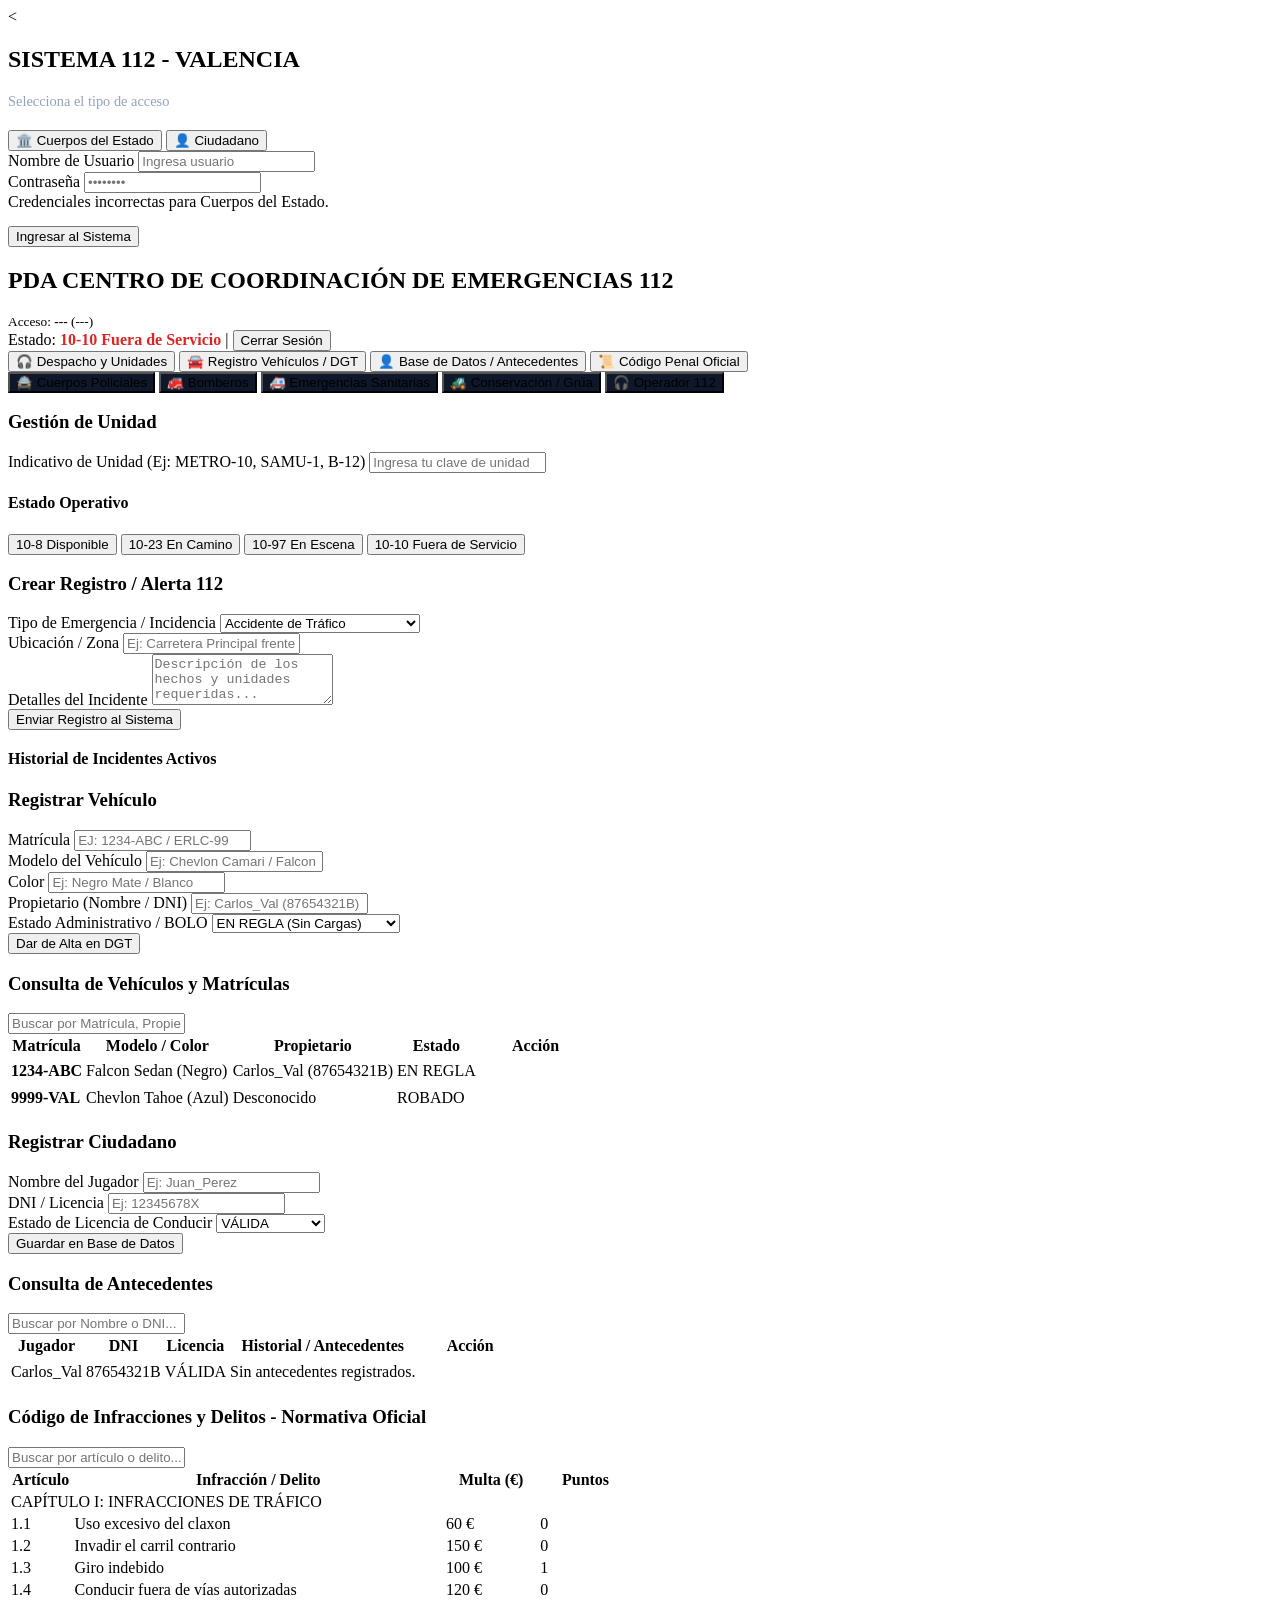
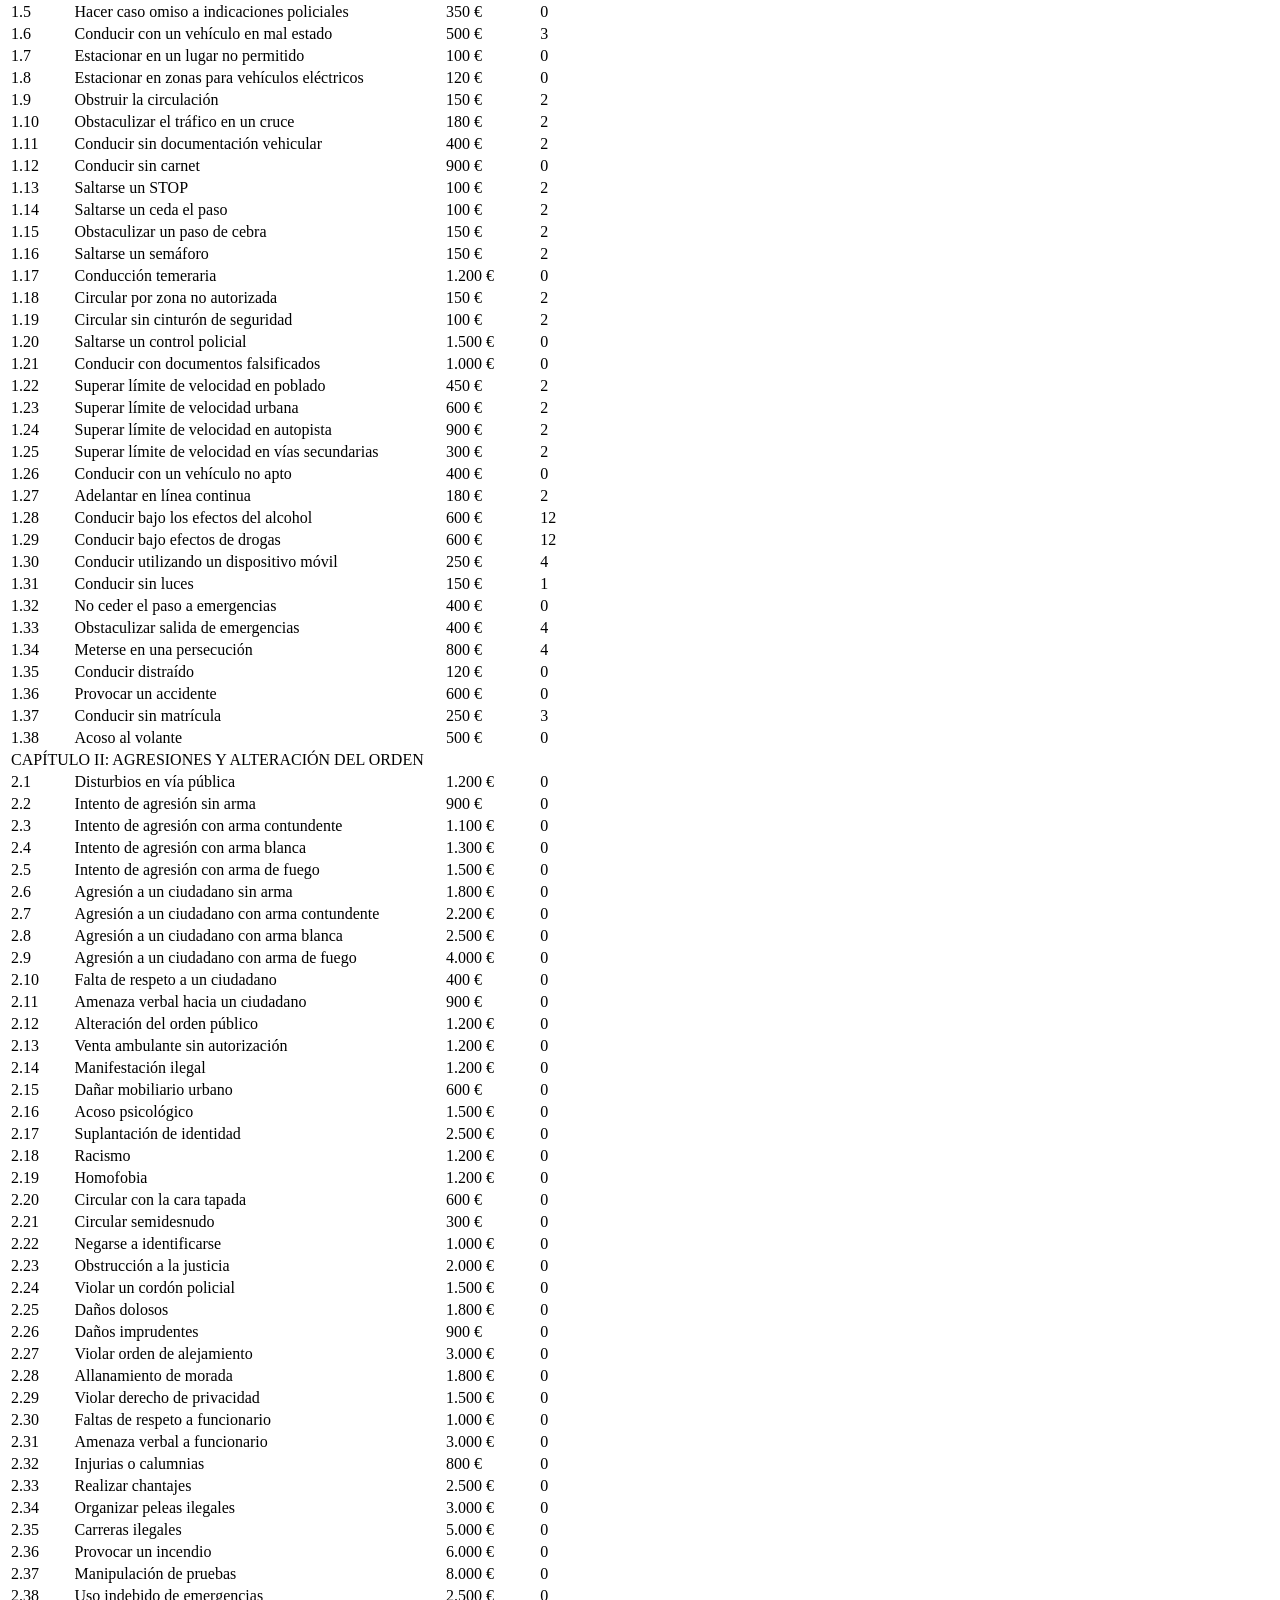
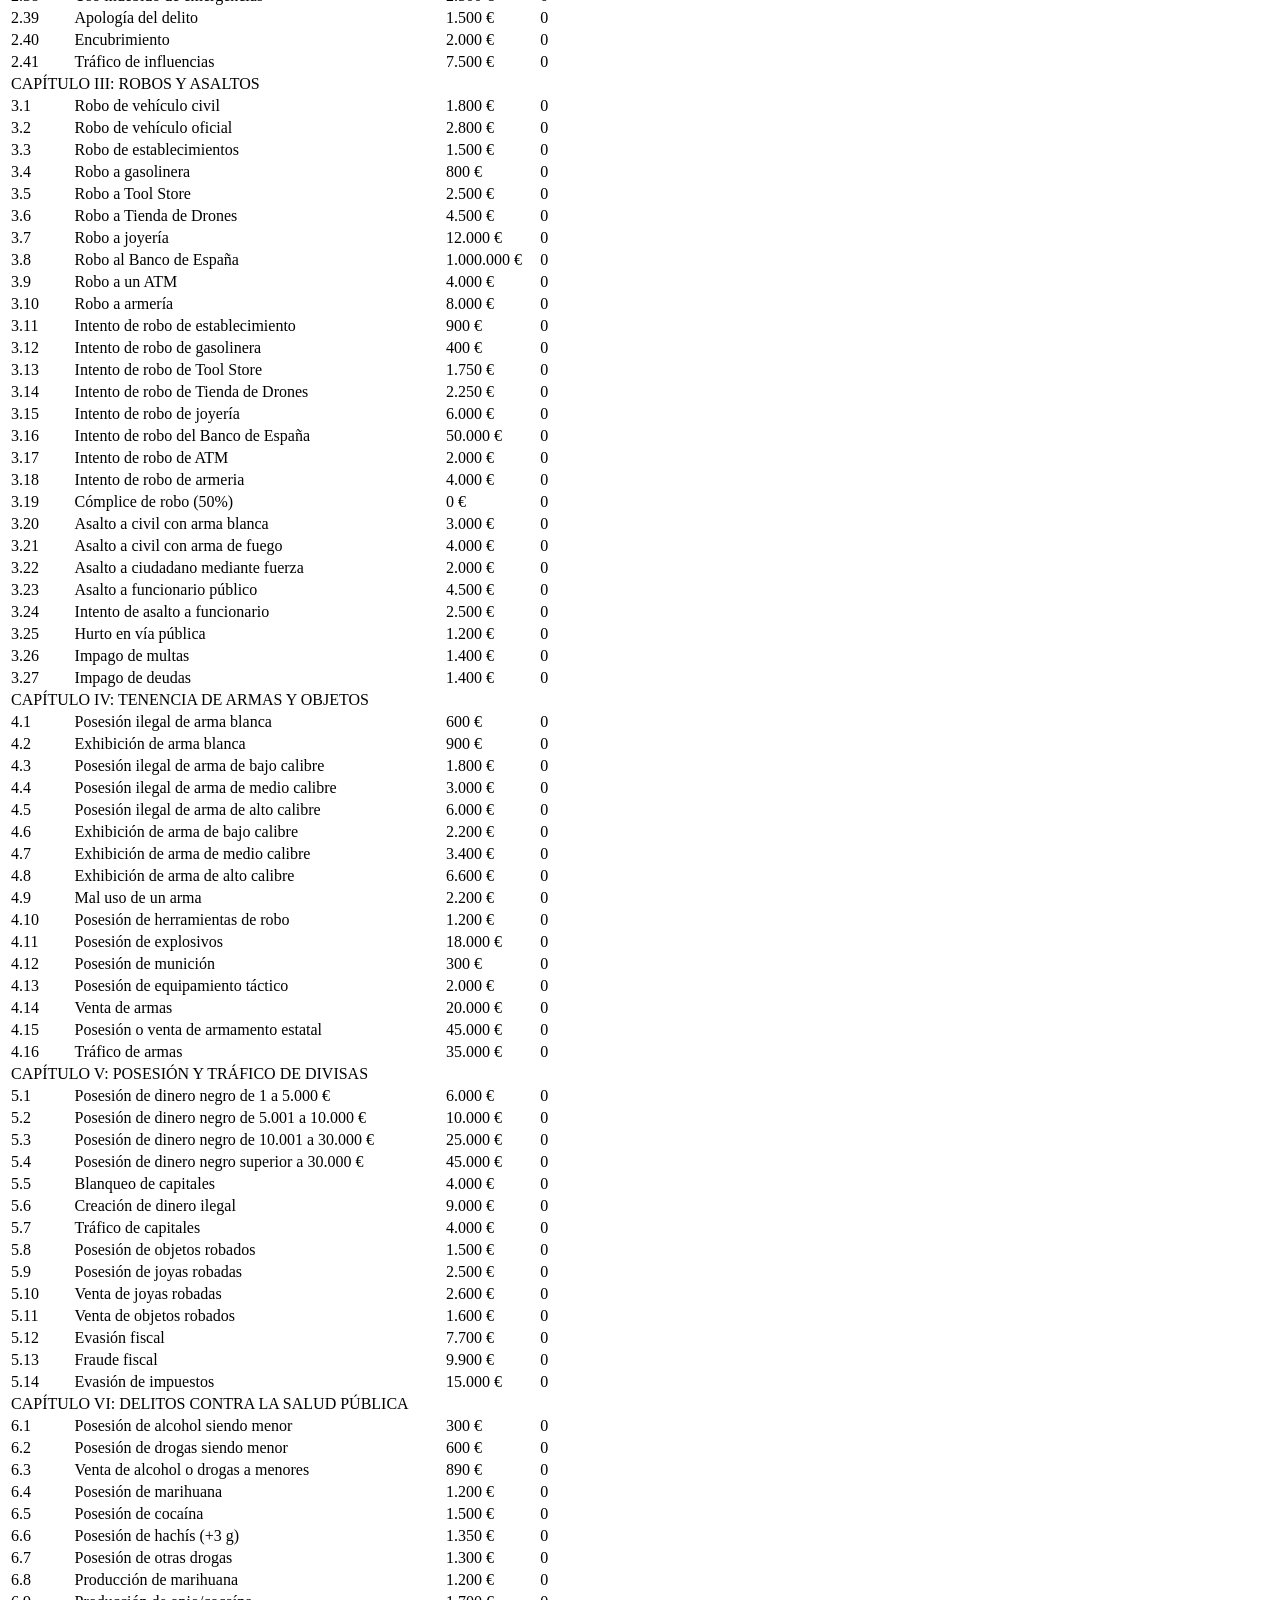
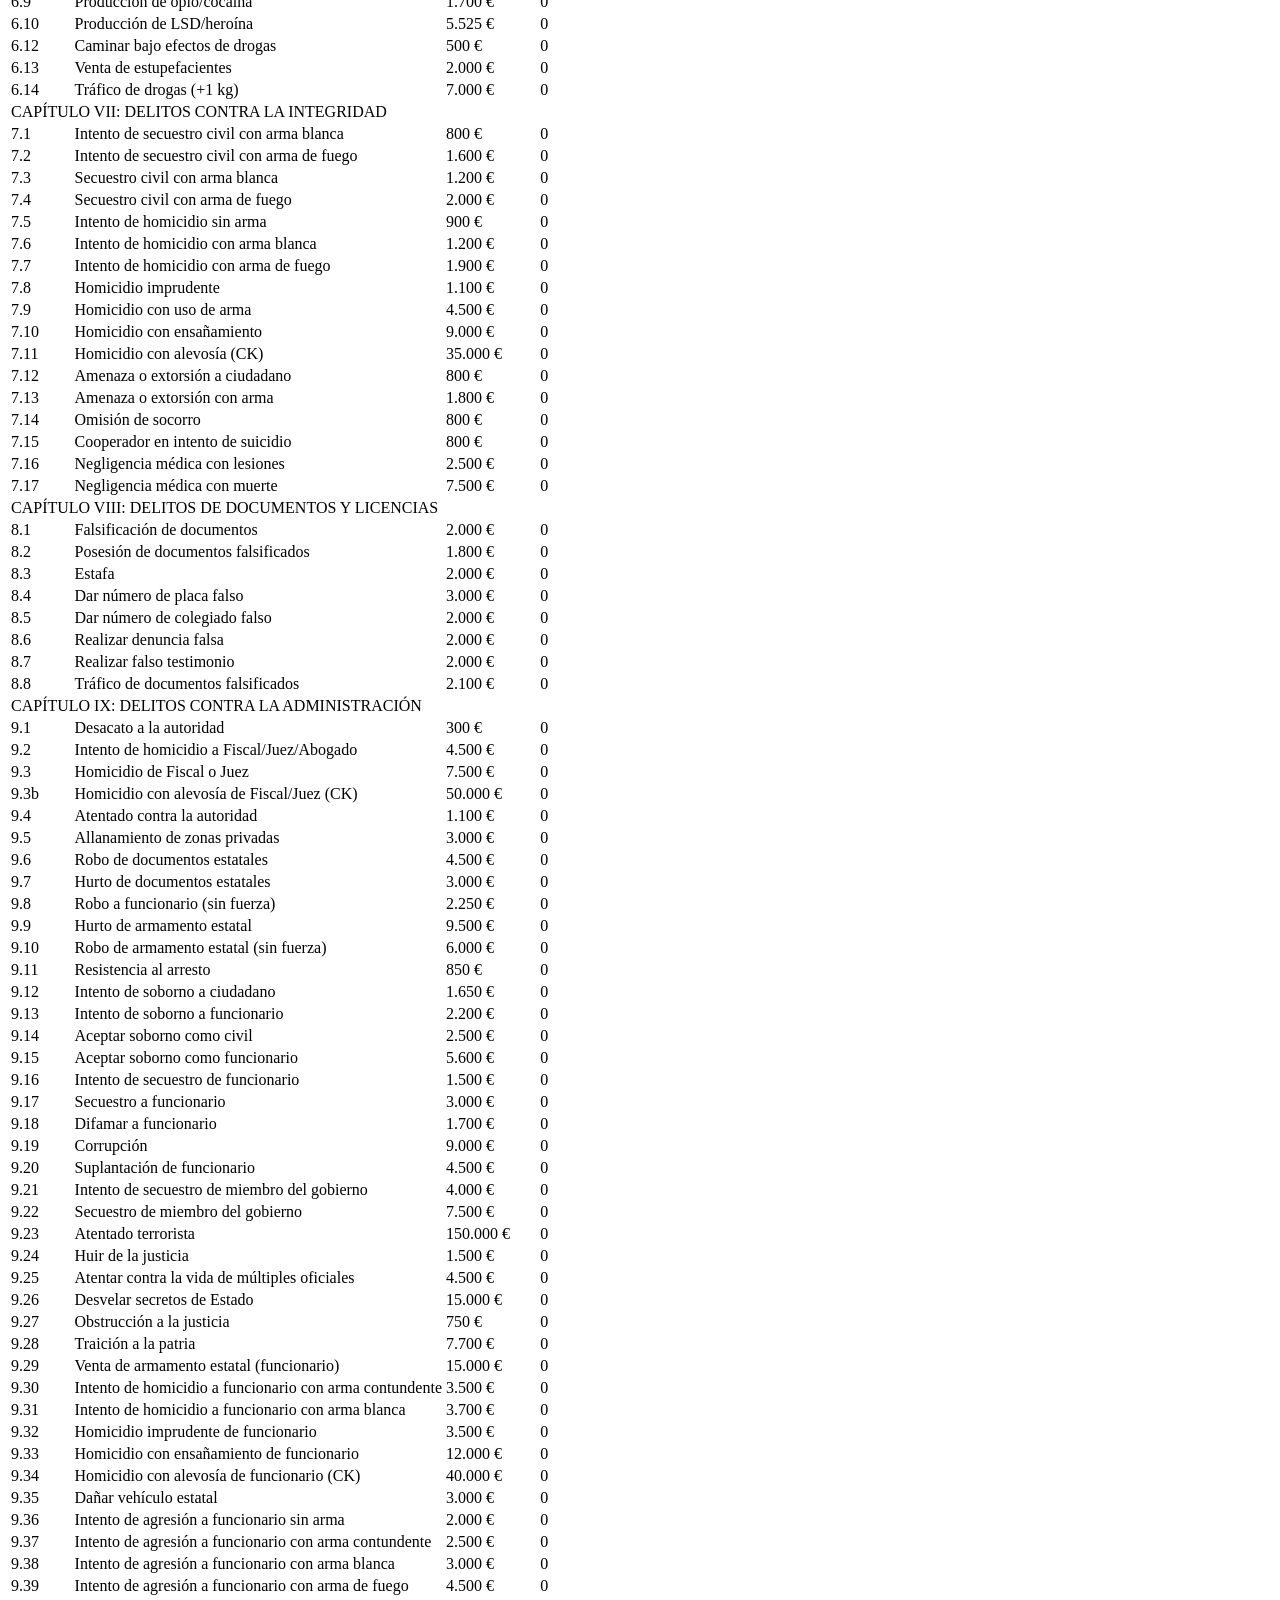
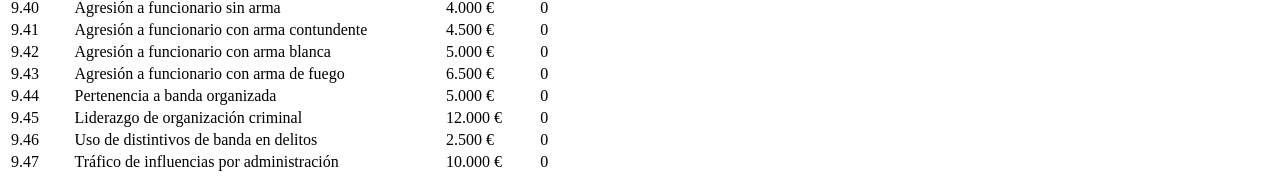
==== commit 8a0ba6e1: "Update index.html" ====
--- a/index.html
+++ b/index.html
@@ -1,267 +1,10 @@
-<!DOCTYPE html>
+<<!DOCTYPE html>
 <html lang="es">
 <head>
     <meta charset="UTF-8">
     <meta name="viewport" content="width=device-width, initial-scale=1.0">
     <title>PDA Centro de Coordinación de Emergencias 112 - Valencia</title>
-    <style>
-        :root {
-            --bg-dark: #0f172a;
-            --card-bg: #1e293b;
-            --accent-blue: #0284c7;
-            --accent-red: #dc2626;
-            --accent-yellow: #d97706;
-            --accent-green: #16a34a;
-            --text-light: #f8fafc;
-            --border-color: #334155;
-        }
-
-        body {
-            font-family: 'Segoe UI', Tahoma, Geneva, Verdana, sans-serif;
-            background-color: var(--bg-dark);
-            color: var(--text-light);
-            margin: 0;
-            padding: 0;
-        }
-
-        /* PANTALLA DE LOGIN */
-        #login-screen {
-            position: fixed;
-            top: 0;
-            left: 0;
-            width: 100vw;
-            height: 100vh;
-            background: rgba(15, 23, 42, 0.98);
-            display: flex;
-            justify-content: center;
-            align-items: center;
-            z-index: 1000;
-        }
-
-        .login-card {
-            background: var(--card-bg);
-            padding: 30px;
-            border-radius: 12px;
-            border-top: 6px solid var(--accent-blue);
-            width: 380px;
-            box-shadow: 0 10px 25px rgba(0,0,0,0.5);
-            text-align: center;
-        }
-
-        .login-btn-group {
-            display: flex;
-            gap: 10px;
-            margin-bottom: 20px;
-        }
-
-        .login-role-btn {
-            flex: 1;
-            padding: 10px;
-            border: 1px solid var(--border-color);
-            background: #0f172a;
-            color: #94a3b8;
-            border-radius: 6px;
-            cursor: pointer;
-            font-weight: bold;
-        }
-
-        .login-role-btn.active {
-            background: var(--accent-blue);
-            color: white;
-            border-color: var(--accent-blue);
-        }
-
-        /* CONTENIDO PRINCIPAL */
-        .main-app {
-            padding: 20px;
-            display: none;
-        }
-
-        .header {
-            display: flex;
-            justify-content: space-between;
-            align-items: center;
-            background: var(--card-bg);
-            padding: 15px 25px;
-            border-radius: 10px;
-            border-left: 6px solid var(--accent-blue);
-            margin-bottom: 20px;
-        }
-
-        .dept-selector {
-            display: flex;
-            gap: 10px;
-            margin-bottom: 20px;
-            flex-wrap: wrap;
-        }
-
-        .btn-dept {
-            background: var(--card-bg);
-            color: #94a3b8;
-            border: 1px solid var(--border-color);
-            padding: 10px 18px;
-            border-radius: 8px;
-            cursor: pointer;
-            font-weight: bold;
-            transition: 0.2s;
-        }
-
-        .btn-dept.active, .btn-dept:hover {
-            background: var(--accent-blue);
-            color: white;
-            border-color: var(--accent-blue);
-        }
-
-        .grid-container {
-            display: grid;
-            grid-template-columns: 1fr 2fr;
-            gap: 20px;
-        }
-
-        .card {
-            background: var(--card-bg);
-            padding: 20px;
-            border-radius: 10px;
-            box-shadow: 0 4px 6px -1px rgba(0, 0, 0, 0.3);
-            margin-bottom: 20px;
-        }
-
-        .status-grid {
-            display: grid;
-            grid-template-columns: repeat(2, 1fr);
-            gap: 10px;
-            margin-top: 15px;
-        }
-
-        .btn-status {
-            padding: 12px;
-            border: none;
-            border-radius: 6px;
-            font-weight: bold;
-            cursor: pointer;
-            color: white;
-            transition: 0.2s;
-        }
-
-        .status-10-8 { background-color: var(--accent-green); }
-        .status-10-97 { background-color: var(--accent-yellow); }
-        .status-10-23 { background-color: var(--accent-blue); }
-        .status-10-10 { background-color: var(--accent-red); }
-
-        .form-group {
-            margin-bottom: 15px;
-            text-align: left;
-        }
-
-        .form-group label {
-            display: block;
-            margin-bottom: 5px;
-            color: #94a3b8;
-        }
-
-        .form-group input, .form-group select, .form-group textarea {
-            width: 100%;
-            padding: 10px;
-            border-radius: 6px;
-            border: 1px solid var(--border-color);
-            background: #0f172a;
-            color: white;
-            box-sizing: border-box;
-        }
-
-        .btn-submit {
-            width: 100%;
-            background: var(--accent-blue);
-            color: white;
-            border: none;
-            padding: 12px;
-            border-radius: 6px;
-            font-weight: bold;
-            cursor: pointer;
-        }
-
-        .feed-item {
-            background: #0f172a;
-            padding: 12px;
-            border-radius: 6px;
-            margin-bottom: 10px;
-            border-left: 4px solid var(--accent-blue);
-        }
-
-        .tab-content {
-            display: none;
-        }
-
-        .tab-content.active {
-            display: block;
-        }
-
-        table {
-            width: 100%;
-            border-collapse: collapse;
-            margin-top: 10px;
-            margin-bottom: 25px;
-        }
-
-        th, td {
-            text-align: left;
-            padding: 10px 12px;
-            border-bottom: 1px solid var(--border-color);
-        }
-
-        th {
-            background-color: #0f172a;
-            color: var(--accent-blue);
-            position: sticky;
-            top: 0;
-        }
-
-        .table-category-header {
-            background-color: #0f172a;
-            color: #38bdf8;
-            font-size: 1.1em;
-            font-weight: bold;
-            border-bottom: 2px solid var(--accent-blue);
-            padding: 12px;
-        }
-
-        .search-box {
-            margin-bottom: 15px;
-            padding: 10px;
-            width: 100%;
-            border-radius: 6px;
-            border: 1px solid var(--border-color);
-            background: #0f172a;
-            color: white;
-            box-sizing: border-box;
-        }
-
-        .badge-role {
-            background: var(--accent-blue);
-            padding: 4px 8px;
-            border-radius: 4px;
-            font-size: 0.8em;
-            font-weight: bold;
-        }
-
-        .badge-status {
-            padding: 4px 8px;
-            border-radius: 4px;
-            font-size: 0.85em;
-            font-weight: bold;
-        }
-
-        .badge-clean { background-color: var(--accent-green); color: white; }
-        .badge-stolen { background-color: var(--accent-red); color: white; }
-        .badge-bolo { background-color: var(--accent-yellow); color: white; }
-
-        .error-message {
-            color: var(--accent-red);
-            font-size: 0.85em;
-            margin-top: 10px;
-            display: none;
-        }
-    </style>
+        <link rel="stylesheet" href="style.css">
 </head>
 <body>
 
@@ -298,19 +41,19 @@
 
     <!-- APLICACIÓN PRINCIPAL -->
     <div class="main-app" id="main-app">
-        <div class="header">
+        <div class="header app-header">
             <div>
                 <h2>PDA CENTRO DE COORDINACIÓN DE EMERGENCIAS 112</h2>
                 <small>Acceso: <strong id="logged-user">---</strong> (<span id="logged-role-badge" class="badge-role">---</span>)</small>
             </div>
             <div>
                 <span id="gov-status-header">Estado: <strong id="current-status" style="color: #dc2626;">10-10 Fuera de Servicio</strong> | </span>
-                <button onclick="logout()" style="background: var(--accent-red); color: white; border: none; padding: 6px 12px; border-radius: 6px; cursor: pointer;">Cerrar Sesión</button>
+                <button class="btn-logout" onclick="logout()">Cerrar Sesión</button>
             </div>
         </div>
 
         <!-- Navegación General -->
-        <div class="dept-selector">
+        <div class="dept-selector main-navigation">
             <button class="btn-dept active gov-only" id="nav-despacho" onclick="switchTab(event, 'tab-despacho')">🎧 Despacho y Unidades</button>
             <button class="btn-dept gov-only" id="nav-vehiculos" onclick="switchTab(event, 'tab-vehiculos')">🚘 Registro Vehículos / DGT</button>
             <button class="btn-dept gov-only" id="nav-ciudadanos" onclick="switchTab(event, 'tab-ciudadanos')">👤 Base de Datos / Antecedentes</button>
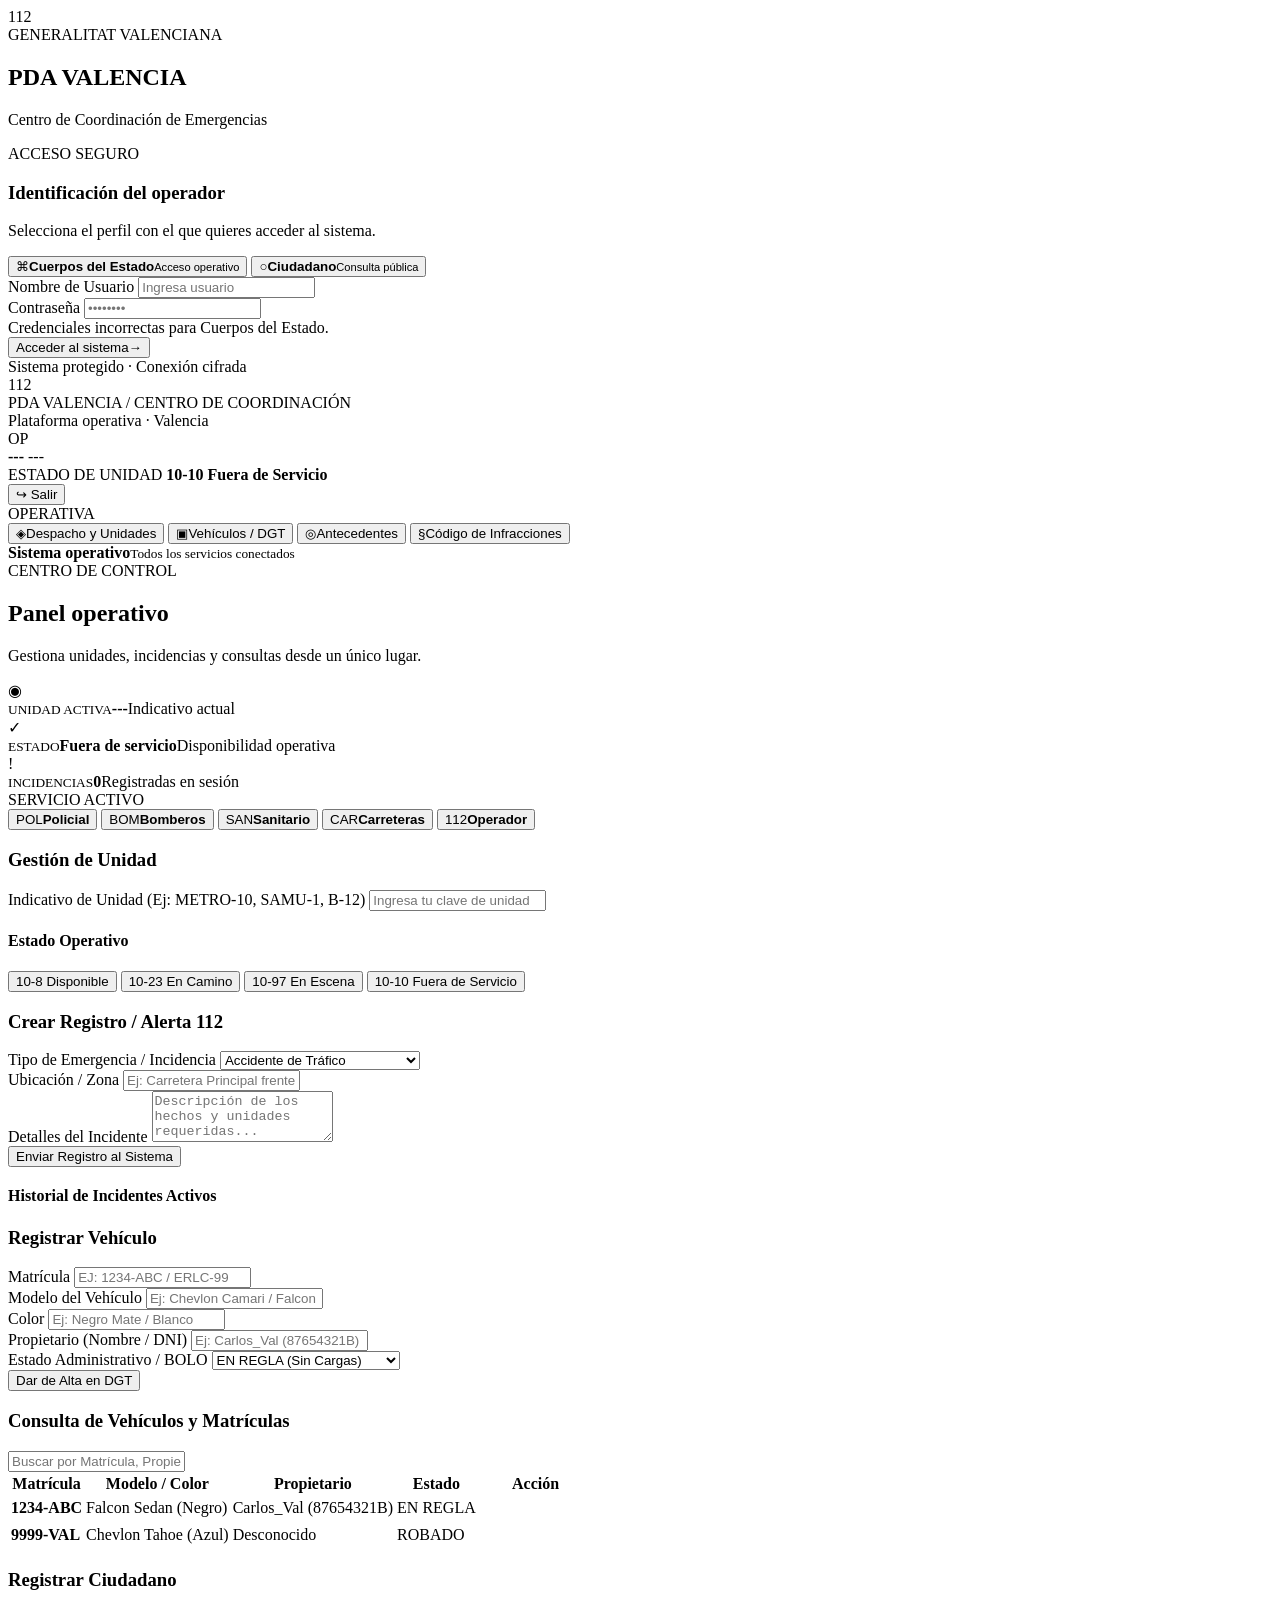
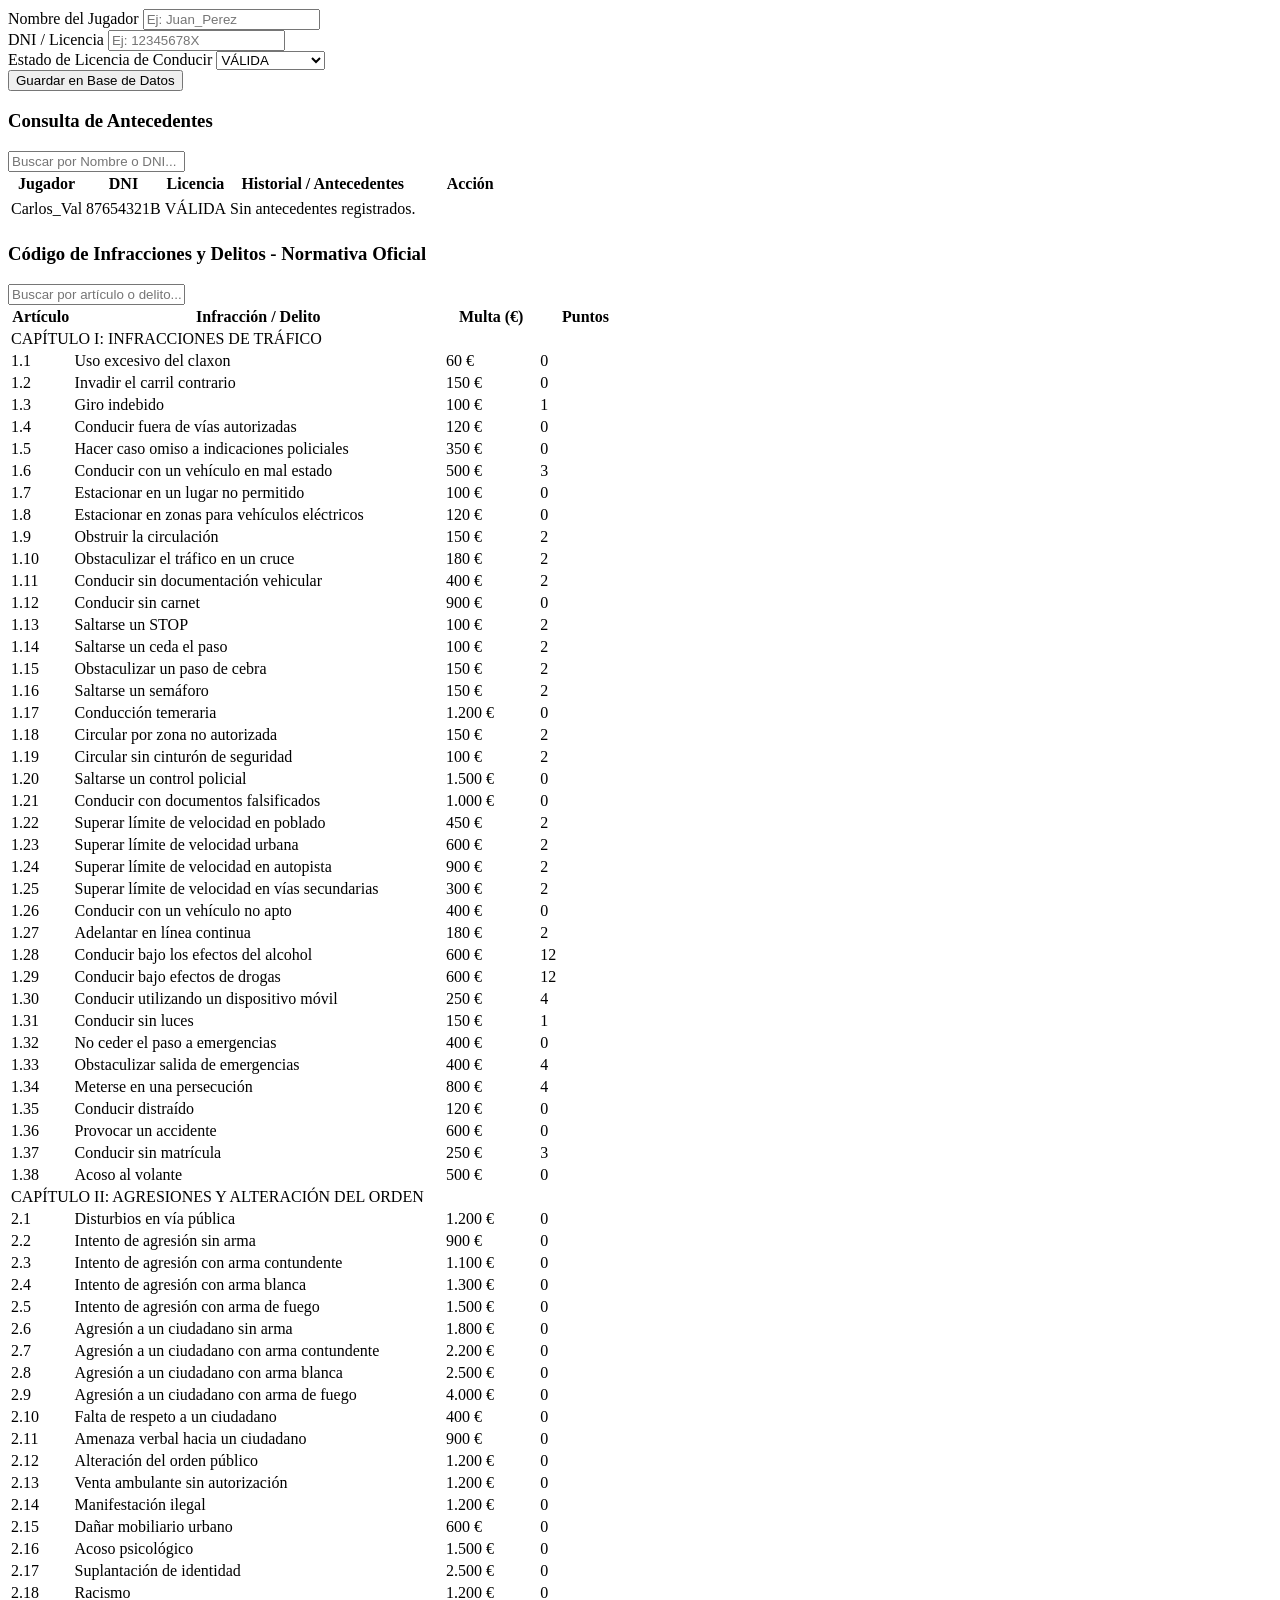
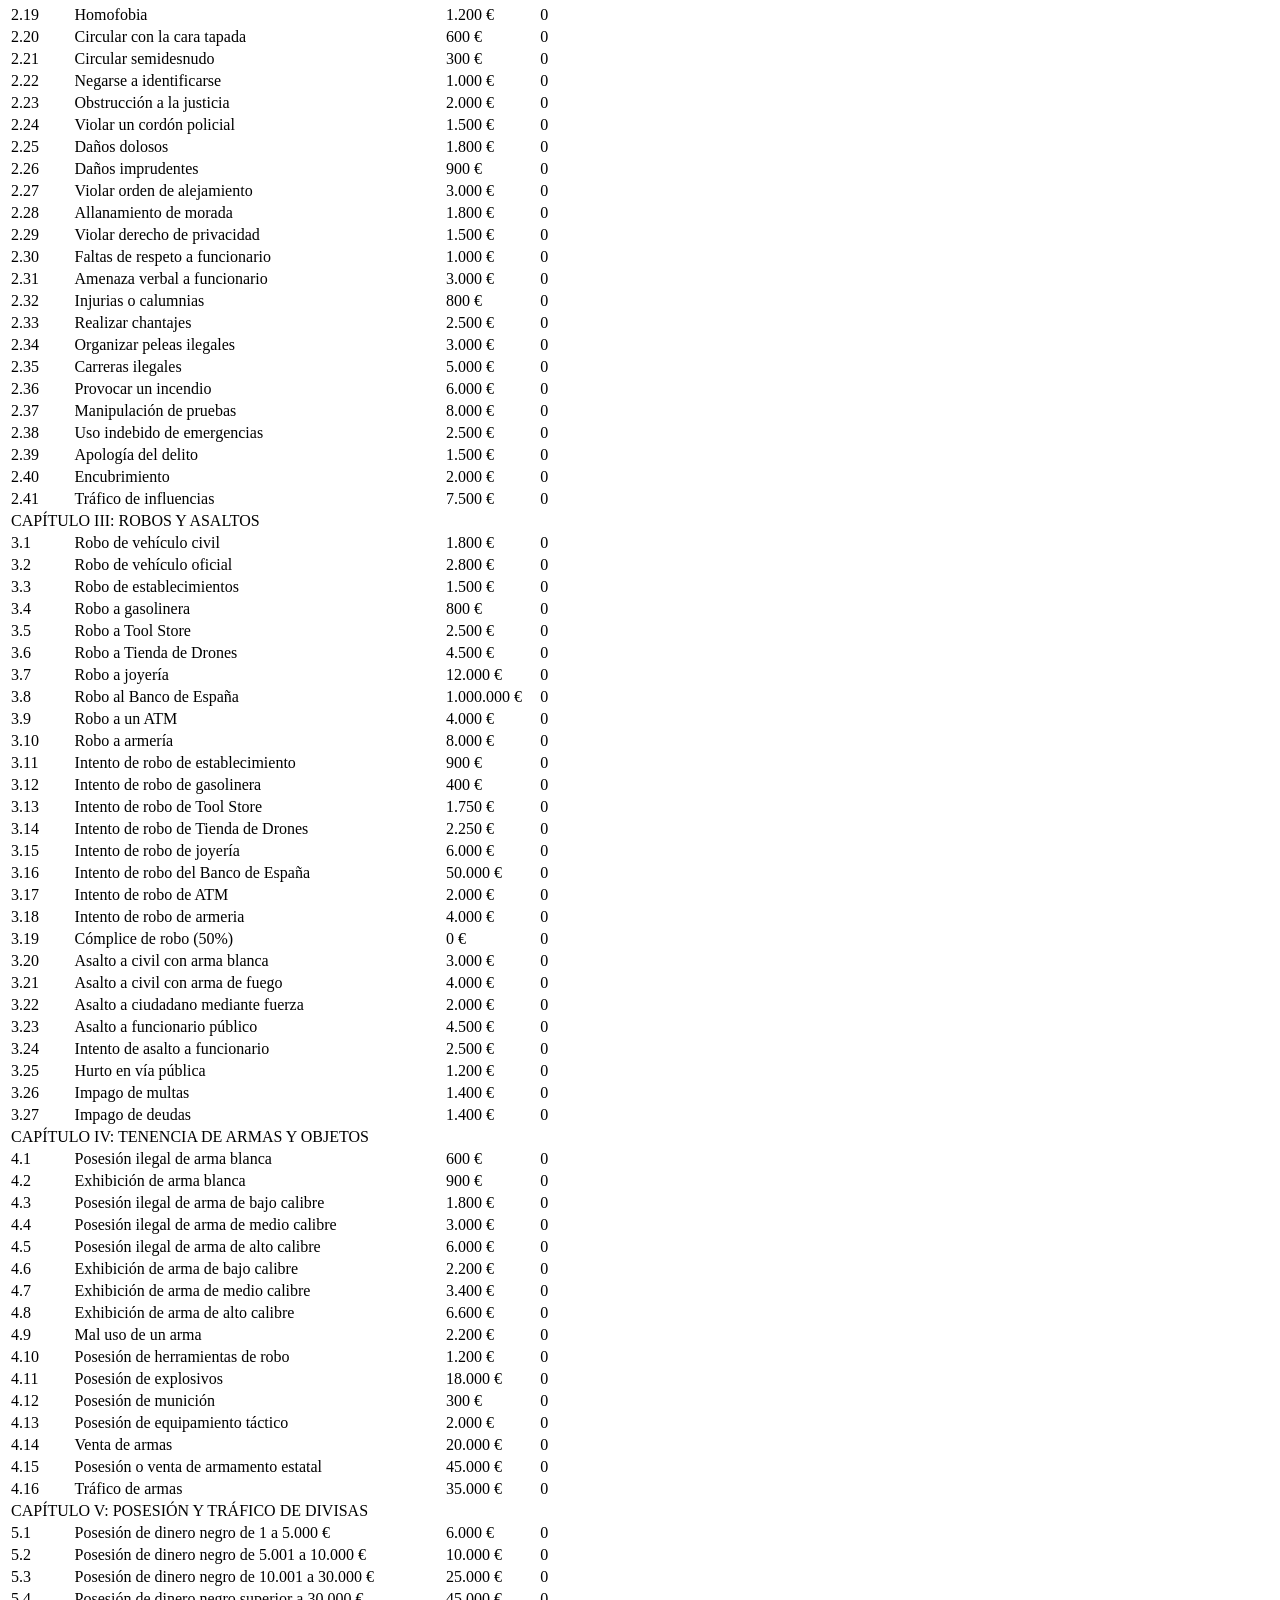
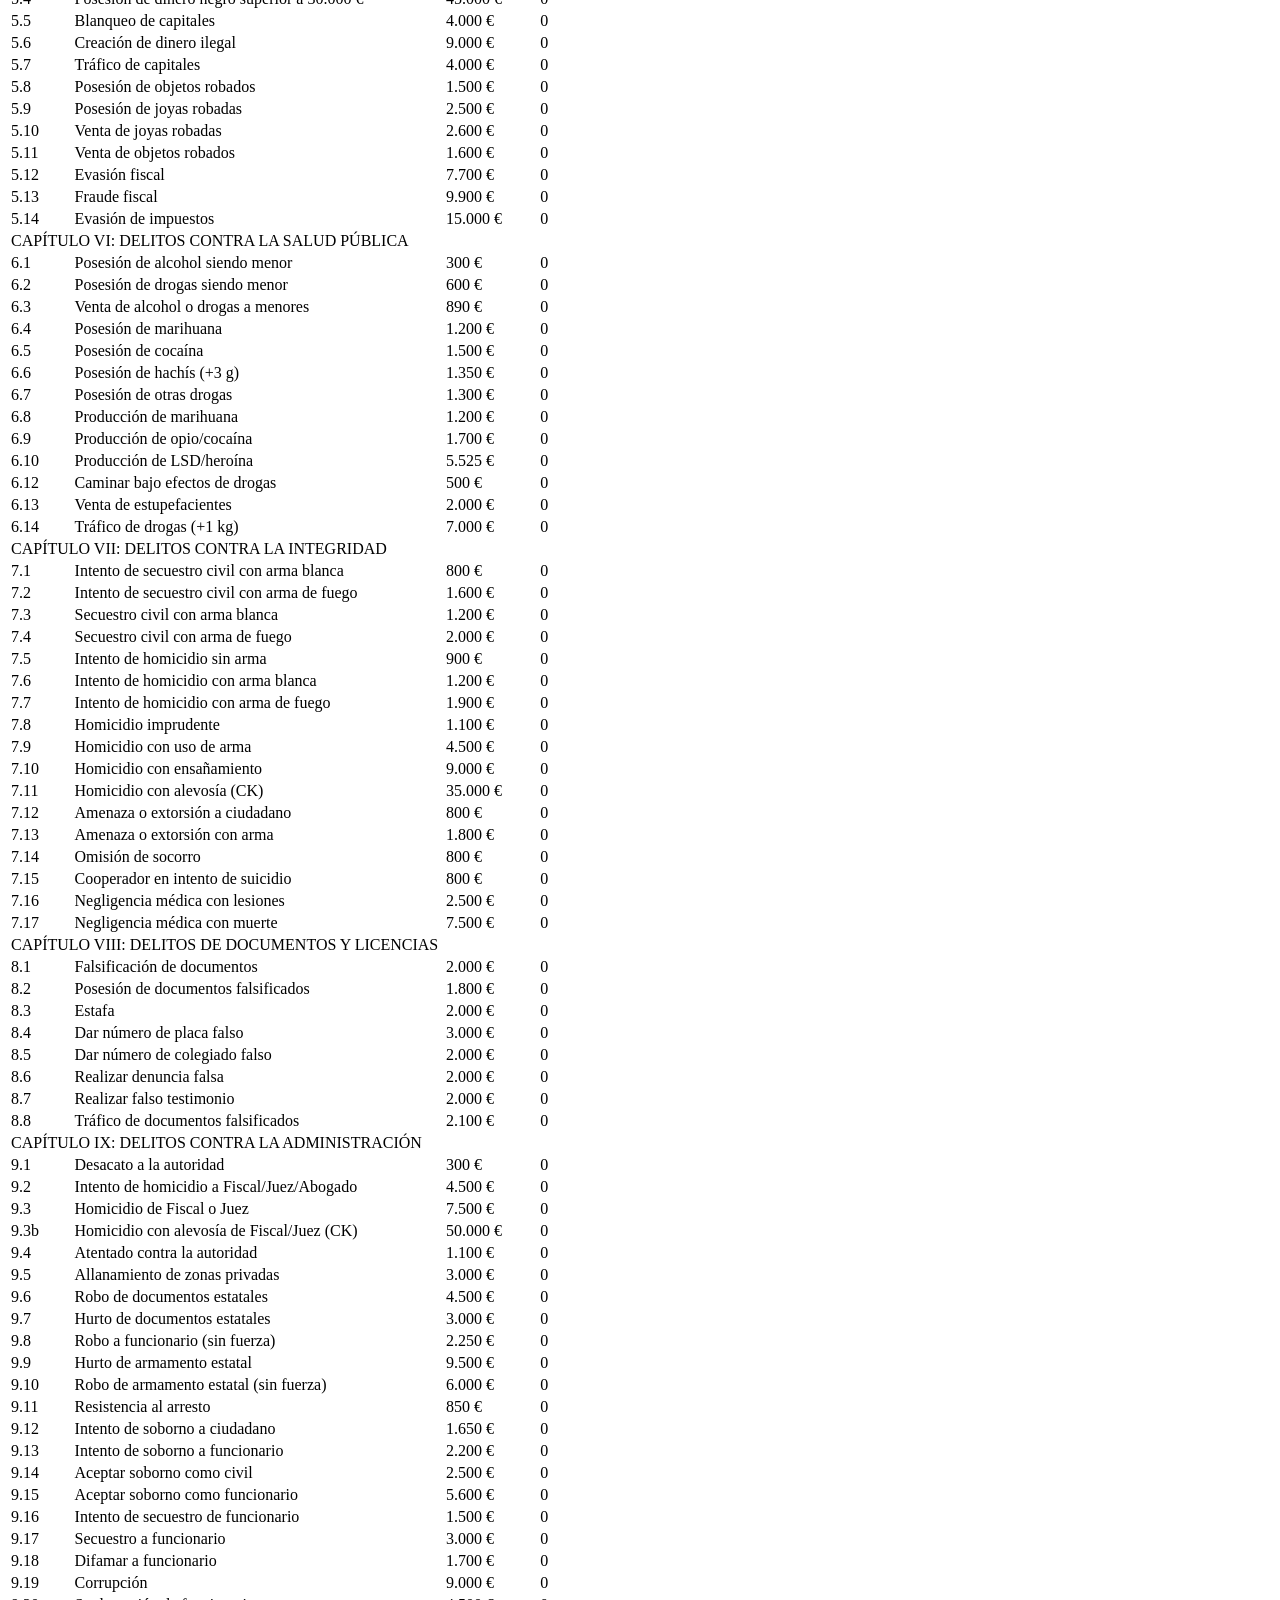
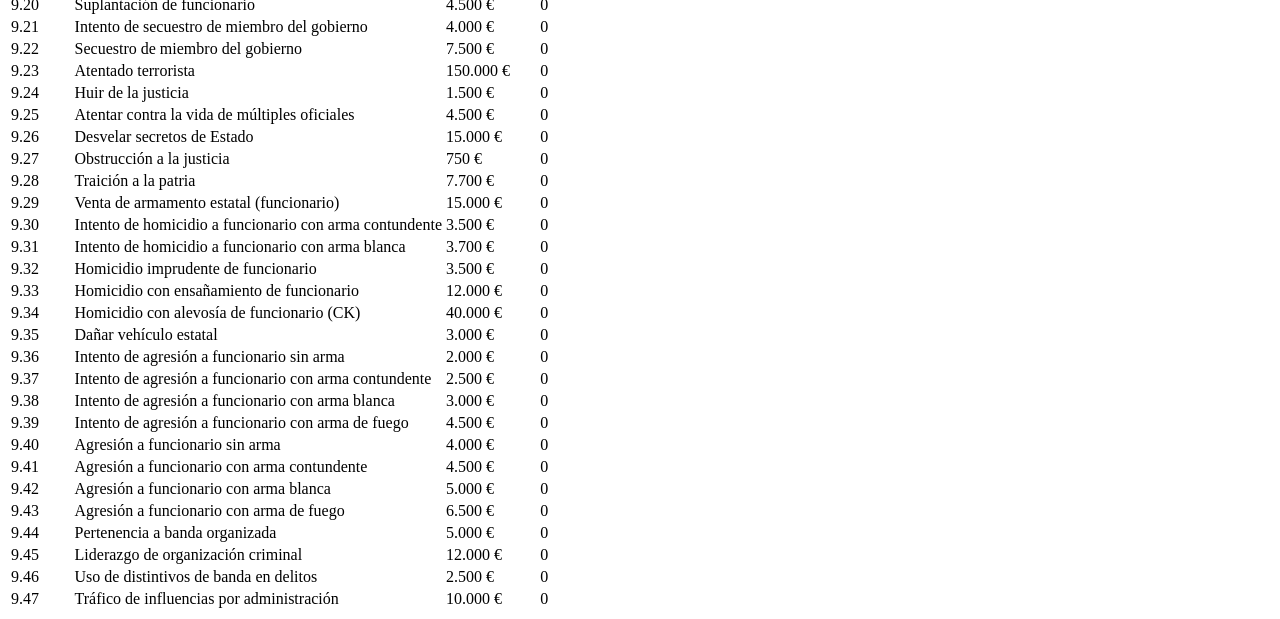
==== commit 25cbe642: "Update index.html" ====
--- a/index.html
+++ b/index.html
@@ -1,73 +1,132 @@
-<<!DOCTYPE html>
+<!DOCTYPE html>
 <html lang="es">
 <head>
+
     <meta charset="UTF-8">
     <meta name="viewport" content="width=device-width, initial-scale=1.0">
-    <title>PDA Centro de Coordinación de Emergencias 112 - Valencia</title>
+    <title>PDA Valencia · Centro de Coordinación 112</title>
         <link rel="stylesheet" href="style.css">
+
 </head>
 <body>
+
 
     <!-- PANTALLA DE INICIO DE SESIÓN -->
     <div id="login-screen">
         <div class="login-card">
-            <h2>SISTEMA 112 - VALENCIA</h2>
-            <p style="color: #94a3b8; font-size: 0.9em; margin-bottom: 20px;">Selecciona el tipo de acceso</p>
+            <div class="login-brand">
+                <div class="brand-mark">112</div>
+                <div>
+                    <span class="eyebrow">GENERALITAT VALENCIANA</span>
+                    <h2>PDA VALENCIA</h2>
+                    <p>Centro de Coordinación de Emergencias</p>
+                </div>
+            </div>
+            <div class="login-divider"></div>
+            <div class="login-heading">
+                <span class="section-kicker">ACCESO SEGURO</span>
+                <h3>Identificación del operador</h3>
+                <p>Selecciona el perfil con el que quieres acceder al sistema.</p>
+            </div>
             
             <div class="login-btn-group">
-                <button type="button" class="login-role-btn active" id="btn-role-gov" onclick="selectRole('gov')">🏛️ Cuerpos del Estado</button>
-                <button type="button" class="login-role-btn" id="btn-role-cit" onclick="selectRole('cit')">👤 Ciudadano</button>
+                <button type="button" class="login-role-btn active" id="btn-role-gov" onclick="selectRole('gov')"><span class="role-icon">⌘</span><span><b>Cuerpos del Estado</b><small>Acceso operativo</small></span></button>
+                <button type="button" class="login-role-btn" id="btn-role-cit" onclick="selectRole('cit')"><span class="role-icon">○</span><span><b>Ciudadano</b><small>Consulta pública</small></span></button>
             </div>
 
             <form onsubmit="handleLogin(event)">
                 <div id="credentials-fields">
                     <div class="form-group">
-                        <label>Nombre de Usuario</label>
+                        <label for="username">Nombre de Usuario</label>
                         <input type="text" id="username" placeholder="Ingresa usuario">
                     </div>
                     
                     <div class="form-group">
-                        <label>Contraseña</label>
+                        <label for="password">Contraseña</label>
                         <input type="password" id="password" placeholder="••••••••">
                     </div>
                 </div>
 
                 <div id="login-error" class="error-message">Credenciales incorrectas para Cuerpos del Estado.</div>
 
-                <button type="submit" class="btn-submit" style="margin-top: 15px;">Ingresar al Sistema</button>
+                <button type="submit" class="btn-submit login-submit"><span>Acceder al sistema</span><span class="btn-arrow">→</span></button>
             </form>
+            <div class="login-footer"><span class="status-dot"></span> Sistema protegido · Conexión cifrada</div>
         </div>
     </div>
 
     <!-- APLICACIÓN PRINCIPAL -->
     <div class="main-app" id="main-app">
-        <div class="header app-header">
-            <div>
-                <h2>PDA CENTRO DE COORDINACIÓN DE EMERGENCIAS 112</h2>
-                <small>Acceso: <strong id="logged-user">---</strong> (<span id="logged-role-badge" class="badge-role">---</span>)</small>
-            </div>
-            <div>
-                <span id="gov-status-header">Estado: <strong id="current-status" style="color: #dc2626;">10-10 Fuera de Servicio</strong> | </span>
-                <button class="btn-logout" onclick="logout()">Cerrar Sesión</button>
-            </div>
-        </div>
-
-        <!-- Navegación General -->
-        <div class="dept-selector main-navigation">
-            <button class="btn-dept active gov-only" id="nav-despacho" onclick="switchTab(event, 'tab-despacho')">🎧 Despacho y Unidades</button>
-            <button class="btn-dept gov-only" id="nav-vehiculos" onclick="switchTab(event, 'tab-vehiculos')">🚘 Registro Vehículos / DGT</button>
-            <button class="btn-dept gov-only" id="nav-ciudadanos" onclick="switchTab(event, 'tab-ciudadanos')">👤 Base de Datos / Antecedentes</button>
-            <button class="btn-dept" id="nav-penal" onclick="switchTab(event, 'tab-penal')">📜 Código Penal Oficial</button>
-        </div>
+        <header class="header app-header">
+            <div class="header-brand">
+                <div class="mini-mark">112</div>
+                <div>
+                    <div class="header-title">PDA VALENCIA <span>/</span> CENTRO DE COORDINACIÓN</div>
+                    <div class="header-subtitle"><span class="live-dot"></span> Plataforma operativa · Valencia</div>
+                </div>
+            </div>
+            <div class="header-actions">
+                <div class="operator-card">
+                    <div class="operator-avatar">OP</div>
+                    <div class="operator-info">
+                        <strong id="logged-user">---</strong>
+                        <span id="logged-role-badge" class="badge-role">---</span>
+                    </div>
+                </div>
+                <div class="header-status" id="gov-status-header">
+                    <span class="status-caption">ESTADO DE UNIDAD</span>
+                    <strong id="current-status" class="header-current-status">10-10 Fuera de Servicio</strong>
+                </div>
+                <button class="btn-logout" onclick="logout()" title="Cerrar sesión"><span>↪</span> Salir</button>
+            </div>
+        </header>
+
+        <div class="app-layout">
+            <aside class="sidebar">
+                <div class="sidebar-section-label">OPERATIVA</div>
+                <nav class="dept-selector main-navigation" aria-label="Navegación principal">
+            <button class="btn-dept active gov-only" id="nav-despacho" onclick="switchTab(event, 'tab-despacho')"><span class="nav-icon">◈</span><span>Despacho y Unidades</span></button>
+            <button class="btn-dept gov-only" id="nav-vehiculos" onclick="switchTab(event, 'tab-vehiculos')"><span class="nav-icon">▣</span><span>Vehículos / DGT</span></button>
+            <button class="btn-dept gov-only" id="nav-ciudadanos" onclick="switchTab(event, 'tab-ciudadanos')"><span class="nav-icon">◎</span><span>Antecedentes</span></button>
+            <button class="btn-dept" id="nav-penal" onclick="switchTab(event, 'tab-penal')"><span class="nav-icon">§</span><span>Código de Infracciones</span></button>
+                </nav>
+                <div class="sidebar-divider"></div>
+                <div class="sidebar-note">
+                    <span class="live-dot"></span>
+                    <div><strong>Sistema operativo</strong><small>Todos los servicios conectados</small></div>
+                </div>
+            </aside>
+
+            <main class="content-area">
+                <section class="dashboard-strip" aria-label="Resumen operativo">
+                    <div class="welcome-block">
+                        <span class="section-kicker">CENTRO DE CONTROL</span>
+                        <h1>Panel operativo</h1>
+                        <p>Gestiona unidades, incidencias y consultas desde un único lugar.</p>
+                    </div>
+                    <div class="metric-card">
+                        <span class="metric-icon blue">◉</span>
+                        <div><small>UNIDAD ACTIVA</small><strong id="metric-unit">---</strong><span>Indicativo actual</span></div>
+                    </div>
+                    <div class="metric-card">
+                        <span class="metric-icon green">✓</span>
+                        <div><small>ESTADO</small><strong id="metric-status">Fuera de servicio</strong><span>Disponibilidad operativa</span></div>
+                    </div>
+                    <div class="metric-card">
+                        <span class="metric-icon amber">!</span>
+                        <div><small>INCIDENCIAS</small><strong id="metric-incidents">0</strong><span>Registradas en sesión</span></div>
+                    </div>
+                </section>
 
         <!-- PESTAÑA 1: DESPACHO Y UNIDADES -->
         <div id="tab-despacho" class="tab-content active">
-            <div class="dept-selector" style="margin-bottom: 15px;">
-                <button class="btn-dept" style="background:#0f172a;" onclick="setService('PLV / CNP / GC')">🚔 Cuerpos Policiales</button>
-                <button class="btn-dept" style="background:#0f172a;" onclick="setService('Bombers València')">🚒 Bomberos</button>
-                <button class="btn-dept" style="background:#0f172a;" onclick="setService('SAMU / SVB')">🚑 Emergencias Sanitarias</button>
-                <button class="btn-dept" style="background:#0f172a;" onclick="setService('Conservación Carreteras')">🚜 Conservación / Grúa</button>
-                <button class="btn-dept" style="background:#0f172a;" onclick="setService('Operador 112')">🎧 Operador 112</button>
+            <div class="service-tabs">
+                <div class="service-tabs-title">SERVICIO ACTIVO</div>
+                <button class="service-btn active" onclick="setService('PLV / CNP / GC')"><span>POL</span><b>Policial</b></button>
+                <button class="service-btn" onclick="setService('Bombers València')"><span>BOM</span><b>Bomberos</b></button>
+                <button class="service-btn" onclick="setService('SAMU / SVB')"><span>SAN</span><b>Sanitario</b></button>
+                <button class="service-btn" onclick="setService('Conservación Carreteras')"><span>CAR</span><b>Carreteras</b></button>
+                <button class="service-btn" onclick="setService('Operador 112')"><span>112</span><b>Operador</b></button>
             </div>
 
             <div class="grid-container">
@@ -478,6 +537,7 @@
                     </tbody>
                 </table>
             </div>
+            </main>
         </div>
     </div>
 
@@ -539,6 +599,8 @@
 
             roleBadge.innerText = roleText;
             roleBadge.style.background = roleColor;
+            const metricUnit = document.getElementById('metric-unit');
+            if (metricUnit) metricUnit.innerText = 'VALENCIAPDA';
 
             if (currentRole === 'gov') {
                 govStatusHeader.style.display = "inline";
@@ -584,6 +646,11 @@
         function sendStatus(status) {
             const statusText = document.getElementById('current-status');
             statusText.innerText = status;
+            const metricStatus = document.getElementById('metric-status');
+            if (metricStatus) metricStatus.innerText = status.replace(/^10-\d+\s*/, '');
+            const unitMetric = document.getElementById('metric-unit');
+            const unitField = document.getElementById('unit-id');
+            if (unitMetric && unitField) unitMetric.innerText = unitField.value.trim() || 'VALENCIAPDA';
 
             if (status.includes('10-8') || status.includes('10-23') || status.includes('10-97')) {
                 statusText.style.color = "#16a34a";
@@ -599,11 +666,17 @@
             const details = document.getElementById('incident-details').value;
             const unit = document.getElementById('unit-id').value || "VALENCIAPDA";
 
+            const metricUnit = document.getElementById('metric-unit');
+            if (metricUnit) metricUnit.innerText = unit;
+
             const feed = document.getElementById('incident-feed');
             const item = document.createElement('div');
             item.className = 'feed-item';
             item.innerHTML = `<strong>[${type}]</strong> - ${location}<br><small>${details} | Registrado por: ${unit} (${currentDept})</small>`;
             feed.prepend(item);
+
+            const metricIncidents = document.getElementById('metric-incidents');
+            if (metricIncidents) metricIncidents.innerText = feed.children.length;
 
             document.getElementById('incident-form').reset();
         }
@@ -737,5 +810,6 @@
             });
         }
     </script>
+
 </body>
 </html>
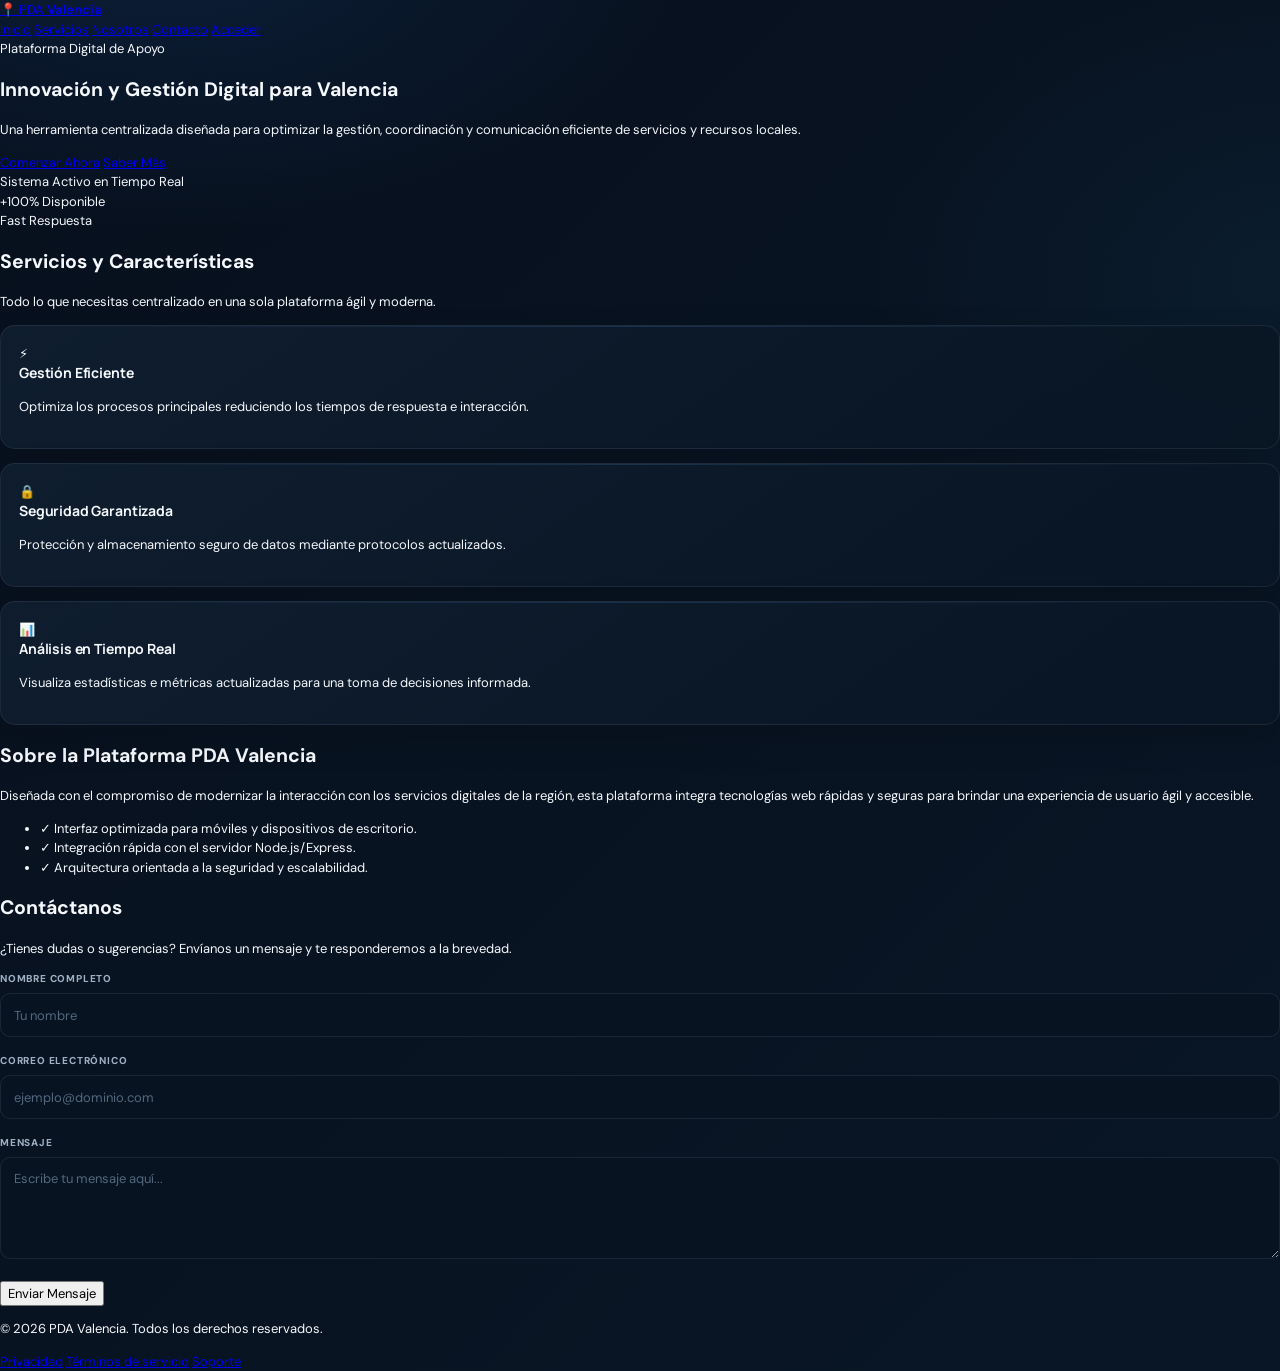
==== commit a7a54f0c: "Update index.html" ====
--- a/index.html
+++ b/index.html
@@ -1,815 +1,154 @@
 <!DOCTYPE html>
 <html lang="es">
 <head>
-
     <meta charset="UTF-8">
     <meta name="viewport" content="width=device-width, initial-scale=1.0">
-    <title>PDA Valencia · Centro de Coordinación 112</title>
-        <link rel="stylesheet" href="style.css">
-
+    <title>PDA Valencia - Plataforma Digital de Apoyo</title>
+    <!-- Fuente Inter desde Google Fonts -->
+    <link rel="preconnect" href="https://fonts.googleapis.com">
+    <link rel="preconnect" href="https://fonts.gstatic.com" crossorigin>
+    <link href="https://fonts.googleapis.com/css2?family=Inter:wght@300;400;500;600;700&display=swap" rel="stylesheet">
+    <!-- Hojas de estilo -->
+    <link rel="stylesheet" href="styles.css">
 </head>
 <body>
 
+    <!-- Encabezado / Navegación -->
+    <header class="navbar">
+        <div class="container nav-container">
+            <a href="#" class="brand-logo">
+                <span class="logo-icon">📍</span>
+                <span class="logo-text">PDA <strong>Valencia</strong></span>
+            </a>
+            <nav class="nav-links">
+                <a href="#inicio">Inicio</a>
+                <a href="#servicios">Servicios</a>
+                <a href="#nosotros">Nosotros</a>
+                <a href="#contacto" class="btn btn-outline">Contacto</a>
+                <a href="#acceso" class="btn btn-primary">Acceder</a>
+            </nav>
+        </div>
+    </header>
 
-    <!-- PANTALLA DE INICIO DE SESIÓN -->
-    <div id="login-screen">
-        <div class="login-card">
-            <div class="login-brand">
-                <div class="brand-mark">112</div>
-                <div>
-                    <span class="eyebrow">GENERALITAT VALENCIANA</span>
-                    <h2>PDA VALENCIA</h2>
-                    <p>Centro de Coordinación de Emergencias</p>
+    <!-- Sección Hero (Principal) -->
+    <section id="inicio" class="hero-section">
+        <div class="container hero-container">
+            <div class="hero-content">
+                <span class="badge">Plataforma Digital de Apoyo</span>
+                <h1>Innovación y Gestión Digital para <span>Valencia</span></h1>
+                <p>Una herramienta centralizada diseñada para optimizar la gestión, coordinación y comunicación eficiente de servicios y recursos locales.</p>
+                <div class="hero-actions">
+                    <a href="#acceso" class="btn btn-primary btn-large">Comenzar Ahora</a>
+                    <a href="#servicios" class="btn btn-secondary btn-large">Saber Más</a>
                 </div>
             </div>
-            <div class="login-divider"></div>
-            <div class="login-heading">
-                <span class="section-kicker">ACCESO SEGURO</span>
-                <h3>Identificación del operador</h3>
-                <p>Selecciona el perfil con el que quieres acceder al sistema.</p>
+            <div class="hero-card">
+                <div class="card-preview">
+                    <div class="status-indicator">
+                        <span class="dot pulse"></span>
+                        <span>Sistema Activo en Tiempo Real</span>
+                    </div>
+                    <div class="metric-grid">
+                        <div class="metric-item">
+                            <span class="metric-value">+100%</span>
+                            <span class="metric-label">Disponible</span>
+                        </div>
+                        <div class="metric-item">
+                            <span class="metric-value">Fast</span>
+                            <span class="metric-label">Respuesta</span>
+                        </div>
+                    </div>
+                </div>
             </div>
-            
-            <div class="login-btn-group">
-                <button type="button" class="login-role-btn active" id="btn-role-gov" onclick="selectRole('gov')"><span class="role-icon">⌘</span><span><b>Cuerpos del Estado</b><small>Acceso operativo</small></span></button>
-                <button type="button" class="login-role-btn" id="btn-role-cit" onclick="selectRole('cit')"><span class="role-icon">○</span><span><b>Ciudadano</b><small>Consulta pública</small></span></button>
+        </div>
+    </section>
+
+    <!-- Sección de Funcionalidades / Servicios -->
+    <section id="servicios" class="services-section">
+        <div class="container">
+            <div class="section-header">
+                <h2>Servicios y Características</h2>
+                <p>Todo lo que necesitas centralizado en una sola plataforma ágil y moderna.</p>
             </div>
 
-            <form onsubmit="handleLogin(event)">
-                <div id="credentials-fields">
-                    <div class="form-group">
-                        <label for="username">Nombre de Usuario</label>
-                        <input type="text" id="username" placeholder="Ingresa usuario">
-                    </div>
-                    
-                    <div class="form-group">
-                        <label for="password">Contraseña</label>
-                        <input type="password" id="password" placeholder="••••••••">
-                    </div>
-                </div>
-
-                <div id="login-error" class="error-message">Credenciales incorrectas para Cuerpos del Estado.</div>
-
-                <button type="submit" class="btn-submit login-submit"><span>Acceder al sistema</span><span class="btn-arrow">→</span></button>
-            </form>
-            <div class="login-footer"><span class="status-dot"></span> Sistema protegido · Conexión cifrada</div>
-        </div>
-    </div>
-
-    <!-- APLICACIÓN PRINCIPAL -->
-    <div class="main-app" id="main-app">
-        <header class="header app-header">
-            <div class="header-brand">
-                <div class="mini-mark">112</div>
-                <div>
-                    <div class="header-title">PDA VALENCIA <span>/</span> CENTRO DE COORDINACIÓN</div>
-                    <div class="header-subtitle"><span class="live-dot"></span> Plataforma operativa · Valencia</div>
-                </div>
-            </div>
-            <div class="header-actions">
-                <div class="operator-card">
-                    <div class="operator-avatar">OP</div>
-                    <div class="operator-info">
-                        <strong id="logged-user">---</strong>
-                        <span id="logged-role-badge" class="badge-role">---</span>
-                    </div>
-                </div>
-                <div class="header-status" id="gov-status-header">
-                    <span class="status-caption">ESTADO DE UNIDAD</span>
-                    <strong id="current-status" class="header-current-status">10-10 Fuera de Servicio</strong>
-                </div>
-                <button class="btn-logout" onclick="logout()" title="Cerrar sesión"><span>↪</span> Salir</button>
-            </div>
-        </header>
-
-        <div class="app-layout">
-            <aside class="sidebar">
-                <div class="sidebar-section-label">OPERATIVA</div>
-                <nav class="dept-selector main-navigation" aria-label="Navegación principal">
-            <button class="btn-dept active gov-only" id="nav-despacho" onclick="switchTab(event, 'tab-despacho')"><span class="nav-icon">◈</span><span>Despacho y Unidades</span></button>
-            <button class="btn-dept gov-only" id="nav-vehiculos" onclick="switchTab(event, 'tab-vehiculos')"><span class="nav-icon">▣</span><span>Vehículos / DGT</span></button>
-            <button class="btn-dept gov-only" id="nav-ciudadanos" onclick="switchTab(event, 'tab-ciudadanos')"><span class="nav-icon">◎</span><span>Antecedentes</span></button>
-            <button class="btn-dept" id="nav-penal" onclick="switchTab(event, 'tab-penal')"><span class="nav-icon">§</span><span>Código de Infracciones</span></button>
-                </nav>
-                <div class="sidebar-divider"></div>
-                <div class="sidebar-note">
-                    <span class="live-dot"></span>
-                    <div><strong>Sistema operativo</strong><small>Todos los servicios conectados</small></div>
-                </div>
-            </aside>
-
-            <main class="content-area">
-                <section class="dashboard-strip" aria-label="Resumen operativo">
-                    <div class="welcome-block">
-                        <span class="section-kicker">CENTRO DE CONTROL</span>
-                        <h1>Panel operativo</h1>
-                        <p>Gestiona unidades, incidencias y consultas desde un único lugar.</p>
-                    </div>
-                    <div class="metric-card">
-                        <span class="metric-icon blue">◉</span>
-                        <div><small>UNIDAD ACTIVA</small><strong id="metric-unit">---</strong><span>Indicativo actual</span></div>
-                    </div>
-                    <div class="metric-card">
-                        <span class="metric-icon green">✓</span>
-                        <div><small>ESTADO</small><strong id="metric-status">Fuera de servicio</strong><span>Disponibilidad operativa</span></div>
-                    </div>
-                    <div class="metric-card">
-                        <span class="metric-icon amber">!</span>
-                        <div><small>INCIDENCIAS</small><strong id="metric-incidents">0</strong><span>Registradas en sesión</span></div>
-                    </div>
-                </section>
-
-        <!-- PESTAÑA 1: DESPACHO Y UNIDADES -->
-        <div id="tab-despacho" class="tab-content active">
-            <div class="service-tabs">
-                <div class="service-tabs-title">SERVICIO ACTIVO</div>
-                <button class="service-btn active" onclick="setService('PLV / CNP / GC')"><span>POL</span><b>Policial</b></button>
-                <button class="service-btn" onclick="setService('Bombers València')"><span>BOM</span><b>Bomberos</b></button>
-                <button class="service-btn" onclick="setService('SAMU / SVB')"><span>SAN</span><b>Sanitario</b></button>
-                <button class="service-btn" onclick="setService('Conservación Carreteras')"><span>CAR</span><b>Carreteras</b></button>
-                <button class="service-btn" onclick="setService('Operador 112')"><span>112</span><b>Operador</b></button>
-            </div>
-
-            <div class="grid-container">
+            <div class="cards-grid">
                 <div class="card">
-                    <h3>Gestión de Unidad</h3>
-                    <div class="form-group">
-                        <label>Indicativo de Unidad (Ej: METRO-10, SAMU-1, B-12)</label>
-                        <input type="text" id="unit-id" placeholder="Ingresa tu clave de unidad">
-                    </div>
-
-                    <h4>Estado Operativo</h4>
-                    <div class="status-grid">
-                        <button class="btn-status status-10-8" onclick="sendStatus('10-8 Disponible (Entrar de Servicio)')">10-8 Disponible</button>
-                        <button class="btn-status status-10-23" onclick="sendStatus('10-23 En Camino')">10-23 En Camino</button>
-                        <button class="btn-status status-10-97" onclick="sendStatus('10-97 En Escena')">10-97 En Escena</button>
-                        <button class="btn-status status-10-10" onclick="sendStatus('10-10 Fuera de Servicio')">10-10 Fuera de Servicio</button>
-                    </div>
+                    <div class="card-icon">⚡</div>
+                    <h3>Gestión Eficiente</h3>
+                    <p>Optimiza los procesos principales reduciendo los tiempos de respuesta e interacción.</p>
                 </div>
 
                 <div class="card">
-                    <h3>Crear Registro / Alerta 112</h3>
-                    <form id="incident-form" onsubmit="submitIncident(event)">
-                        <div class="form-group">
-                            <label>Tipo de Emergencia / Incidencia</label>
-                            <select id="incident-type">
-                                <option value="Accidente de Tráfico">Accidente de Tráfico</option>
-                                <option value="Incendio Estructural / Forestal">Incendio Estructural / Forestal</option>
-                                <option value="Atención Sanitaria de Urgencia">Atención Sanitaria</option>
-                                <option value="Persecución / Delito en Proceso">Intervención Policial</option>
-                                <option value="Obstáculo en Calzada">Conservación / Retirada Grúa</option>
-                            </select>
-                        </div>
-                        <div class="form-group">
-                            <label>Ubicación / Zona</label>
-                            <input type="text" id="incident-location" required placeholder="Ej: Carretera Principal frente a Comisaría">
-                        </div>
-                        <div class="form-group">
-                            <label>Detalles del Incidente</label>
-                            <textarea id="incident-details" rows="3" placeholder="Descripción de los hechos y unidades requeridas..."></textarea>
-                        </div>
-                        <button type="submit" class="btn-submit">Enviar Registro al Sistema</button>
-                    </form>
+                    <div class="card-icon">🔒</div>
+                    <h3>Seguridad Garantizada</h3>
+                    <p>Protección y almacenamiento seguro de datos mediante protocolos actualizados.</p>
+                </div>
 
-                    <h4 style="margin-top:20px;">Historial de Incidentes Activos</h4>
-                    <div id="incident-feed"></div>
+                <div class="card">
+                    <div class="card-icon">📊</div>
+                    <h3>Análisis en Tiempo Real</h3>
+                    <p>Visualiza estadísticas e métricas actualizadas para una toma de decisiones informada.</p>
                 </div>
             </div>
         </div>
+    </section>
 
-        <!-- PESTAÑA 2: REGISTRO DE VEHÍCULOS / DGT -->
-        <div id="tab-vehiculos" class="tab-content">
-            <div class="grid-container">
-                <div class="card">
-                    <h3>Registrar Vehículo</h3>
-                    <form onsubmit="registerVehicle(event)">
-                        <div class="form-group">
-                            <label>Matrícula</label>
-                            <input type="text" id="veh-plate" required placeholder="Ej: 1234-ABC / ERLC-99" style="text-transform: uppercase;">
-                        </div>
-                        <div class="form-group">
-                            <label>Modelo del Vehículo</label>
-                            <input type="text" id="veh-model" required placeholder="Ej: Chevlon Camari / Falcon SUV">
-                        </div>
-                        <div class="form-group">
-                            <label>Color</label>
-                            <input type="text" id="veh-color" required placeholder="Ej: Negro Mate / Blanco">
-                        </div>
-                        <div class="form-group">
-                            <label>Propietario (Nombre / DNI)</label>
-                            <input type="text" id="veh-owner" required placeholder="Ej: Carlos_Val (87654321B)">
-                        </div>
-                        <div class="form-group">
-                            <label>Estado Administrativo / BOLO</label>
-                            <select id="veh-status">
-                                <option value="EN REGLA">EN REGLA (Sin Cargas)</option>
-                                <option value="BÚSQUEDA (BOLO)">BÚSQUEDA (BOLO Activo)</option>
-                                <option value="ROBADO">SUSTRACCIÓN / ROBADO</option>
-                                <option value="SIN SEGURO/ITV">SIN SEGURO / ITV</option>
-                            </select>
-                        </div>
-                        <button type="submit" class="btn-submit">Dar de Alta en DGT</button>
-                    </form>
-                </div>
-
-                <div class="card">
-                    <h3>Consulta de Vehículos y Matrículas</h3>
-                    <input type="text" class="search-box" id="search-veh-input" onkeyup="searchVehicle()" placeholder="Buscar por Matrícula, Propietario o Modelo...">
-                    <table>
-                        <thead>
-                            <tr>
-                                <th>Matrícula</th>
-                                <th>Modelo / Color</th>
-                                <th>Propietario</th>
-                                <th>Estado</th>
-                                <th>Acción</th>
-                            </tr>
-                        </thead>
-                        <tbody id="vehicle-table">
-                            <!-- Los registros cargan dinámicamente -->
-                        </tbody>
-                    </table>
-                </div>
+    <!-- Sección Nosotros / Información -->
+    <section id="nosotros" class="about-section">
+        <div class="container about-container">
+            <div class="about-text">
+                <h2>Sobre la Plataforma PDA Valencia</h2>
+                <p>Diseñada con el compromiso de modernizar la interacción con los servicios digitales de la región, esta plataforma integra tecnologías web rápidas y seguras para brindar una experiencia de usuario ágil y accesible.</p>
+                <ul class="feature-list">
+                    <li>✓ Interfaz optimizada para móviles y dispositivos de escritorio.</li>
+                    <li>✓ Integración rápida con el servidor Node.js/Express.</li>
+                    <li>✓ Arquitectura orientada a la seguridad y escalabilidad.</li>
+                </ul>
             </div>
         </div>
+    </section>
 
-        <!-- PESTAÑA 3: ANTECEDENTES Y CIUDADANOS -->
-        <div id="tab-ciudadanos" class="tab-content">
-            <div class="grid-container">
-                <div class="card">
-                    <h3>Registrar Ciudadano</h3>
-                    <form onsubmit="registerCitizen(event)">
-                        <div class="form-group">
-                            <label>Nombre del Jugador</label>
-                            <input type="text" id="cit-name" required placeholder="Ej: Juan_Perez">
-                        </div>
-                        <div class="form-group">
-                            <label>DNI / Licencia</label>
-                            <input type="text" id="cit-dni" required placeholder="Ej: 12345678X">
-                        </div>
-                        <div class="form-group">
-                            <label>Estado de Licencia de Conducir</label>
-                            <select id="cit-license">
-                                <option value="VÁLIDA">VÁLIDA</option>
-                                <option value="SUSPENDIDA">SUSPENDIDA</option>
-                                <option value="RETIRADA">RETIRADA</option>
-                            </select>
-                        </div>
-                        <button type="submit" class="btn-submit">Guardar en Base de Datos</button>
-                    </form>
+    <!-- Sección Formulario / Contacto -->
+    <section id="contacto" class="contact-section">
+        <div class="container">
+            <div class="form-wrapper">
+                <div class="form-header">
+                    <h2>Contáctanos</h2>
+                    <p>¿Tienes dudas o sugerencias? Envíanos un mensaje y te responderemos a la brevedad.</p>
                 </div>
+                <form class="contact-form" action="#" method="POST" onsubmit="event.preventDefault();">
+                    <div class="form-group">
+                        <label for="nombre">Nombre completo</label>
+                        <input type="text" id="nombre" name="nombre" placeholder="Tu nombre" required>
+                    </div>
 
-                <div class="card">
-                    <h3>Consulta de Antecedentes</h3>
-                    <input type="text" class="search-box" id="search-input" onkeyup="searchCitizen()" placeholder="Buscar por Nombre o DNI...">
-                    <table>
-                        <thead>
-                            <tr>
-                                <th>Jugador</th>
-                                <th>DNI</th>
-                                <th>Licencia</th>
-                                <th>Historial / Antecedentes</th>
-                                <th>Acción</th>
-                            </tr>
-                        </thead>
-                        <tbody id="citizen-table">
-                            <!-- Registros cargados desde JavaScript -->
-                        </tbody>
-                    </table>
-                </div>
+                    <div class="form-group">
+                        <label for="email">Correo electrónico</label>
+                        <input type="email" id="email" name="email" placeholder="ejemplo@dominio.com" required>
+                    </div>
+
+                    <div class="form-group">
+                        <label for="mensaje">Mensaje</label>
+                        <textarea id="mensaje" name="mensaje" rows="4" placeholder="Escribe tu mensaje aquí..." required></textarea>
+                    </div>
+
+                    <button type="submit" class="btn btn-primary btn-block">Enviar Mensaje</button>
+                </form>
             </div>
         </div>
+    </section>
 
-        <!-- PESTAÑA 4: CÓDIGO PENAL COMPLETO -->
-        <div id="tab-penal" class="tab-content">
-            <div class="card">
-                <h3>Código de Infracciones y Delitos - Normativa Oficial</h3>
-                <input type="text" class="search-box" id="search-penal" onkeyup="filterPenal()" placeholder="Buscar por artículo o delito...">
-                
-                <table id="penal-table">
-                    <thead>
-                        <tr>
-                            <th style="width: 10%;">Artículo</th>
-                            <th style="width: 60%;">Infracción / Delito</th>
-                            <th style="width: 15%;">Multa (€)</th>
-                            <th style="width: 15%;">Puntos</th>
-                        </tr>
-                    </thead>
-                    <tbody>
-                        <tr><td colspan="4" class="table-category-header">CAPÍTULO I: INFRACCIONES DE TRÁFICO</td></tr>
-                        <tr><td>1.1</td><td>Uso excesivo del claxon</td><td>60 €</td><td>0</td></tr>
-                        <tr><td>1.2</td><td>Invadir el carril contrario</td><td>150 €</td><td>0</td></tr>
-                        <tr><td>1.3</td><td>Giro indebido</td><td>100 €</td><td>1</td></tr>
-                        <tr><td>1.4</td><td>Conducir fuera de vías autorizadas</td><td>120 €</td><td>0</td></tr>
-                        <tr><td>1.5</td><td>Hacer caso omiso a indicaciones policiales</td><td>350 €</td><td>0</td></tr>
-                        <tr><td>1.6</td><td>Conducir con un vehículo en mal estado</td><td>500 €</td><td>3</td></tr>
-                        <tr><td>1.7</td><td>Estacionar en un lugar no permitido</td><td>100 €</td><td>0</td></tr>
-                        <tr><td>1.8</td><td>Estacionar en zonas para vehículos eléctricos</td><td>120 €</td><td>0</td></tr>
-                        <tr><td>1.9</td><td>Obstruir la circulación</td><td>150 €</td><td>2</td></tr>
-                        <tr><td>1.10</td><td>Obstaculizar el tráfico en un cruce</td><td>180 €</td><td>2</td></tr>
-                        <tr><td>1.11</td><td>Conducir sin documentación vehicular</td><td>400 €</td><td>2</td></tr>
-                        <tr><td>1.12</td><td>Conducir sin carnet</td><td>900 €</td><td>0</td></tr>
-                        <tr><td>1.13</td><td>Saltarse un STOP</td><td>100 €</td><td>2</td></tr>
-                        <tr><td>1.14</td><td>Saltarse un ceda el paso</td><td>100 €</td><td>2</td></tr>
-                        <tr><td>1.15</td><td>Obstaculizar un paso de cebra</td><td>150 €</td><td>2</td></tr>
-                        <tr><td>1.16</td><td>Saltarse un semáforo</td><td>150 €</td><td>2</td></tr>
-                        <tr><td>1.17</td><td>Conducción temeraria</td><td>1.200 €</td><td>0</td></tr>
-                        <tr><td>1.18</td><td>Circular por zona no autorizada</td><td>150 €</td><td>2</td></tr>
-                        <tr><td>1.19</td><td>Circular sin cinturón de seguridad</td><td>100 €</td><td>2</td></tr>
-                        <tr><td>1.20</td><td>Saltarse un control policial</td><td>1.500 €</td><td>0</td></tr>
-                        <tr><td>1.21</td><td>Conducir con documentos falsificados</td><td>1.000 €</td><td>0</td></tr>
-                        <tr><td>1.22</td><td>Superar límite de velocidad en poblado</td><td>450 €</td><td>2</td></tr>
-                        <tr><td>1.23</td><td>Superar límite de velocidad urbana</td><td>600 €</td><td>2</td></tr>
-                        <tr><td>1.24</td><td>Superar límite de velocidad en autopista</td><td>900 €</td><td>2</td></tr>
-                        <tr><td>1.25</td><td>Superar límite de velocidad en vías secundarias</td><td>300 €</td><td>2</td></tr>
-                        <tr><td>1.26</td><td>Conducir con un vehículo no apto</td><td>400 €</td><td>0</td></tr>
-                        <tr><td>1.27</td><td>Adelantar en línea continua</td><td>180 €</td><td>2</td></tr>
-                        <tr><td>1.28</td><td>Conducir bajo los efectos del alcohol</td><td>600 €</td><td>12</td></tr>
-                        <tr><td>1.29</td><td>Conducir bajo efectos de drogas</td><td>600 €</td><td>12</td></tr>
-                        <tr><td>1.30</td><td>Conducir utilizando un dispositivo móvil</td><td>250 €</td><td>4</td></tr>
-                        <tr><td>1.31</td><td>Conducir sin luces</td><td>150 €</td><td>1</td></tr>
-                        <tr><td>1.32</td><td>No ceder el paso a emergencias</td><td>400 €</td><td>0</td></tr>
-                        <tr><td>1.33</td><td>Obstaculizar salida de emergencias</td><td>400 €</td><td>4</td></tr>
-                        <tr><td>1.34</td><td>Meterse en una persecución</td><td>800 €</td><td>4</td></tr>
-                        <tr><td>1.35</td><td>Conducir distraído</td><td>120 €</td><td>0</td></tr>
-                        <tr><td>1.36</td><td>Provocar un accidente</td><td>600 €</td><td>0</td></tr>
-                        <tr><td>1.37</td><td>Conducir sin matrícula</td><td>250 €</td><td>3</td></tr>
-                        <tr><td>1.38</td><td>Acoso al volante</td><td>500 €</td><td>0</td></tr>
-
-                        <tr><td colspan="4" class="table-category-header">CAPÍTULO II: AGRESIONES Y ALTERACIÓN DEL ORDEN</td></tr>
-                        <tr><td>2.1</td><td>Disturbios en vía pública</td><td>1.200 €</td><td>0</td></tr>
-                        <tr><td>2.2</td><td>Intento de agresión sin arma</td><td>900 €</td><td>0</td></tr>
-                        <tr><td>2.3</td><td>Intento de agresión con arma contundente</td><td>1.100 €</td><td>0</td></tr>
-                        <tr><td>2.4</td><td>Intento de agresión con arma blanca</td><td>1.300 €</td><td>0</td></tr>
-                        <tr><td>2.5</td><td>Intento de agresión con arma de fuego</td><td>1.500 €</td><td>0</td></tr>
-                        <tr><td>2.6</td><td>Agresión a un ciudadano sin arma</td><td>1.800 €</td><td>0</td></tr>
-                        <tr><td>2.7</td><td>Agresión a un ciudadano con arma contundente</td><td>2.200 €</td><td>0</td></tr>
-                        <tr><td>2.8</td><td>Agresión a un ciudadano con arma blanca</td><td>2.500 €</td><td>0</td></tr>
-                        <tr><td>2.9</td><td>Agresión a un ciudadano con arma de fuego</td><td>4.000 €</td><td>0</td></tr>
-                        <tr><td>2.10</td><td>Falta de respeto a un ciudadano</td><td>400 €</td><td>0</td></tr>
-                        <tr><td>2.11</td><td>Amenaza verbal hacia un ciudadano</td><td>900 €</td><td>0</td></tr>
-                        <tr><td>2.12</td><td>Alteración del orden público</td><td>1.200 €</td><td>0</td></tr>
-                        <tr><td>2.13</td><td>Venta ambulante sin autorización</td><td>1.200 €</td><td>0</td></tr>
-                        <tr><td>2.14</td><td>Manifestación ilegal</td><td>1.200 €</td><td>0</td></tr>
-                        <tr><td>2.15</td><td>Dañar mobiliario urbano</td><td>600 €</td><td>0</td></tr>
-                        <tr><td>2.16</td><td>Acoso psicológico</td><td>1.500 €</td><td>0</td></tr>
-                        <tr><td>2.17</td><td>Suplantación de identidad</td><td>2.500 €</td><td>0</td></tr>
-                        <tr><td>2.18</td><td>Racismo</td><td>1.200 €</td><td>0</td></tr>
-                        <tr><td>2.19</td><td>Homofobia</td><td>1.200 €</td><td>0</td></tr>
-                        <tr><td>2.20</td><td>Circular con la cara tapada</td><td>600 €</td><td>0</td></tr>
-                        <tr><td>2.21</td><td>Circular semidesnudo</td><td>300 €</td><td>0</td></tr>
-                        <tr><td>2.22</td><td>Negarse a identificarse</td><td>1.000 €</td><td>0</td></tr>
-                        <tr><td>2.23</td><td>Obstrucción a la justicia</td><td>2.000 €</td><td>0</td></tr>
-                        <tr><td>2.24</td><td>Violar un cordón policial</td><td>1.500 €</td><td>0</td></tr>
-                        <tr><td>2.25</td><td>Daños dolosos</td><td>1.800 €</td><td>0</td></tr>
-                        <tr><td>2.26</td><td>Daños imprudentes</td><td>900 €</td><td>0</td></tr>
-                        <tr><td>2.27</td><td>Violar orden de alejamiento</td><td>3.000 €</td><td>0</td></tr>
-                        <tr><td>2.28</td><td>Allanamiento de morada</td><td>1.800 €</td><td>0</td></tr>
-                        <tr><td>2.29</td><td>Violar derecho de privacidad</td><td>1.500 €</td><td>0</td></tr>
-                        <tr><td>2.30</td><td>Faltas de respeto a funcionario</td><td>1.000 €</td><td>0</td></tr>
-                        <tr><td>2.31</td><td>Amenaza verbal a funcionario</td><td>3.000 €</td><td>0</td></tr>
-                        <tr><td>2.32</td><td>Injurias o calumnias</td><td>800 €</td><td>0</td></tr>
-                        <tr><td>2.33</td><td>Realizar chantajes</td><td>2.500 €</td><td>0</td></tr>
-                        <tr><td>2.34</td><td>Organizar peleas ilegales</td><td>3.000 €</td><td>0</td></tr>
-                        <tr><td>2.35</td><td>Carreras ilegales</td><td>5.000 €</td><td>0</td></tr>
-                        <tr><td>2.36</td><td>Provocar un incendio</td><td>6.000 €</td><td>0</td></tr>
-                        <tr><td>2.37</td><td>Manipulación de pruebas</td><td>8.000 €</td><td>0</td></tr>
-                        <tr><td>2.38</td><td>Uso indebido de emergencias</td><td>2.500 €</td><td>0</td></tr>
-                        <tr><td>2.39</td><td>Apología del delito</td><td>1.500 €</td><td>0</td></tr>
-                        <tr><td>2.40</td><td>Encubrimiento</td><td>2.000 €</td><td>0</td></tr>
-                        <tr><td>2.41</td><td>Tráfico de influencias</td><td>7.500 €</td><td>0</td></tr>
-
-                        <tr><td colspan="4" class="table-category-header">CAPÍTULO III: ROBOS Y ASALTOS</td></tr>
-                        <tr><td>3.1</td><td>Robo de vehículo civil</td><td>1.800 €</td><td>0</td></tr>
-                        <tr><td>3.2</td><td>Robo de vehículo oficial</td><td>2.800 €</td><td>0</td></tr>
-                        <tr><td>3.3</td><td>Robo de establecimientos</td><td>1.500 €</td><td>0</td></tr>
-                        <tr><td>3.4</td><td>Robo a gasolinera</td><td>800 €</td><td>0</td></tr>
-                        <tr><td>3.5</td><td>Robo a Tool Store</td><td>2.500 €</td><td>0</td></tr>
-                        <tr><td>3.6</td><td>Robo a Tienda de Drones</td><td>4.500 €</td><td>0</td></tr>
-                        <tr><td>3.7</td><td>Robo a joyería</td><td>12.000 €</td><td>0</td></tr>
-                        <tr><td>3.8</td><td>Robo al Banco de España</td><td>1.000.000 €</td><td>0</td></tr>
-                        <tr><td>3.9</td><td>Robo a un ATM</td><td>4.000 €</td><td>0</td></tr>
-                        <tr><td>3.10</td><td>Robo a armería</td><td>8.000 €</td><td>0</td></tr>
-                        <tr><td>3.11</td><td>Intento de robo de establecimiento</td><td>900 €</td><td>0</td></tr>
-                        <tr><td>3.12</td><td>Intento de robo de gasolinera</td><td>400 €</td><td>0</td></tr>
-                        <tr><td>3.13</td><td>Intento de robo de Tool Store</td><td>1.750 €</td><td>0</td></tr>
-                        <tr><td>3.14</td><td>Intento de robo de Tienda de Drones</td><td>2.250 €</td><td>0</td></tr>
-                        <tr><td>3.15</td><td>Intento de robo de joyería</td><td>6.000 €</td><td>0</td></tr>
-                        <tr><td>3.16</td><td>Intento de robo del Banco de España</td><td>50.000 €</td><td>0</td></tr>
-                        <tr><td>3.17</td><td>Intento de robo de ATM</td><td>2.000 €</td><td>0</td></tr>
-                        <tr><td>3.18</td><td>Intento de robo de armeria</td><td>4.000 €</td><td>0</td></tr>
-                        <tr><td>3.19</td><td>Cómplice de robo (50%)</td><td>0 €</td><td>0</td></tr>
-                        <tr><td>3.20</td><td>Asalto a civil con arma blanca</td><td>3.000 €</td><td>0</td></tr>
-                        <tr><td>3.21</td><td>Asalto a civil con arma de fuego</td><td>4.000 €</td><td>0</td></tr>
-                        <tr><td>3.22</td><td>Asalto a ciudadano mediante fuerza</td><td>2.000 €</td><td>0</td></tr>
-                        <tr><td>3.23</td><td>Asalto a funcionario público</td><td>4.500 €</td><td>0</td></tr>
-                        <tr><td>3.24</td><td>Intento de asalto a funcionario</td><td>2.500 €</td><td>0</td></tr>
-                        <tr><td>3.25</td><td>Hurto en vía pública</td><td>1.200 €</td><td>0</td></tr>
-                        <tr><td>3.26</td><td>Impago de multas</td><td>1.400 €</td><td>0</td></tr>
-                        <tr><td>3.27</td><td>Impago de deudas</td><td>1.400 €</td><td>0</td></tr>
-
-                        <tr><td colspan="4" class="table-category-header">CAPÍTULO IV: TENENCIA DE ARMAS Y OBJETOS</td></tr>
-                        <tr><td>4.1</td><td>Posesión ilegal de arma blanca</td><td>600 €</td><td>0</td></tr>
-                        <tr><td>4.2</td><td>Exhibición de arma blanca</td><td>900 €</td><td>0</td></tr>
-                        <tr><td>4.3</td><td>Posesión ilegal de arma de bajo calibre</td><td>1.800 €</td><td>0</td></tr>
-                        <tr><td>4.4</td><td>Posesión ilegal de arma de medio calibre</td><td>3.000 €</td><td>0</td></tr>
-                        <tr><td>4.5</td><td>Posesión ilegal de arma de alto calibre</td><td>6.000 €</td><td>0</td></tr>
-                        <tr><td>4.6</td><td>Exhibición de arma de bajo calibre</td><td>2.200 €</td><td>0</td></tr>
-                        <tr><td>4.7</td><td>Exhibición de arma de medio calibre</td><td>3.400 €</td><td>0</td></tr>
-                        <tr><td>4.8</td><td>Exhibición de arma de alto calibre</td><td>6.600 €</td><td>0</td></tr>
-                        <tr><td>4.9</td><td>Mal uso de un arma</td><td>2.200 €</td><td>0</td></tr>
-                        <tr><td>4.10</td><td>Posesión de herramientas de robo</td><td>1.200 €</td><td>0</td></tr>
-                        <tr><td>4.11</td><td>Posesión de explosivos</td><td>18.000 €</td><td>0</td></tr>
-                        <tr><td>4.12</td><td>Posesión de munición</td><td>300 €</td><td>0</td></tr>
-                        <tr><td>4.13</td><td>Posesión de equipamiento táctico</td><td>2.000 €</td><td>0</td></tr>
-                        <tr><td>4.14</td><td>Venta de armas</td><td>20.000 €</td><td>0</td></tr>
-                        <tr><td>4.15</td><td>Posesión o venta de armamento estatal</td><td>45.000 €</td><td>0</td></tr>
-                        <tr><td>4.16</td><td>Tráfico de armas</td><td>35.000 €</td><td>0</td></tr>
-
-                        <tr><td colspan="4" class="table-category-header">CAPÍTULO V: POSESIÓN Y TRÁFICO DE DIVISAS</td></tr>
-                        <tr><td>5.1</td><td>Posesión de dinero negro de 1 a 5.000 €</td><td>6.000 €</td><td>0</td></tr>
-                        <tr><td>5.2</td><td>Posesión de dinero negro de 5.001 a 10.000 €</td><td>10.000 €</td><td>0</td></tr>
-                        <tr><td>5.3</td><td>Posesión de dinero negro de 10.001 a 30.000 €</td><td>25.000 €</td><td>0</td></tr>
-                        <tr><td>5.4</td><td>Posesión de dinero negro superior a 30.000 €</td><td>45.000 €</td><td>0</td></tr>
-                        <tr><td>5.5</td><td>Blanqueo de capitales</td><td>4.000 €</td><td>0</td></tr>
-                        <tr><td>5.6</td><td>Creación de dinero ilegal</td><td>9.000 €</td><td>0</td></tr>
-                        <tr><td>5.7</td><td>Tráfico de capitales</td><td>4.000 €</td><td>0</td></tr>
-                        <tr><td>5.8</td><td>Posesión de objetos robados</td><td>1.500 €</td><td>0</td></tr>
-                        <tr><td>5.9</td><td>Posesión de joyas robadas</td><td>2.500 €</td><td>0</td></tr>
-                        <tr><td>5.10</td><td>Venta de joyas robadas</td><td>2.600 €</td><td>0</td></tr>
-                        <tr><td>5.11</td><td>Venta de objetos robados</td><td>1.600 €</td><td>0</td></tr>
-                        <tr><td>5.12</td><td>Evasión fiscal</td><td>7.700 €</td><td>0</td></tr>
-                        <tr><td>5.13</td><td>Fraude fiscal</td><td>9.900 €</td><td>0</td></tr>
-                        <tr><td>5.14</td><td>Evasión de impuestos</td><td>15.000 €</td><td>0</td></tr>
-
-                        <tr><td colspan="4" class="table-category-header">CAPÍTULO VI: DELITOS CONTRA LA SALUD PÚBLICA</td></tr>
-                        <tr><td>6.1</td><td>Posesión de alcohol siendo menor</td><td>300 €</td><td>0</td></tr>
-                        <tr><td>6.2</td><td>Posesión de drogas siendo menor</td><td>600 €</td><td>0</td></tr>
-                        <tr><td>6.3</td><td>Venta de alcohol o drogas a menores</td><td>890 €</td><td>0</td></tr>
-                        <tr><td>6.4</td><td>Posesión de marihuana</td><td>1.200 €</td><td>0</td></tr>
-                        <tr><td>6.5</td><td>Posesión de cocaína</td><td>1.500 €</td><td>0</td></tr>
-                        <tr><td>6.6</td><td>Posesión de hachís (+3 g)</td><td>1.350 €</td><td>0</td></tr>
-                        <tr><td>6.7</td><td>Posesión de otras drogas</td><td>1.300 €</td><td>0</td></tr>
-                        <tr><td>6.8</td><td>Producción de marihuana</td><td>1.200 €</td><td>0</td></tr>
-                        <tr><td>6.9</td><td>Producción de opio/cocaína</td><td>1.700 €</td><td>0</td></tr>
-                        <tr><td>6.10</td><td>Producción de LSD/heroína</td><td>5.525 €</td><td>0</td></tr>
-                        <tr><td>6.12</td><td>Caminar bajo efectos de drogas</td><td>500 €</td><td>0</td></tr>
-                        <tr><td>6.13</td><td>Venta de estupefacientes</td><td>2.000 €</td><td>0</td></tr>
-                        <tr><td>6.14</td><td>Tráfico de drogas (+1 kg)</td><td>7.000 €</td><td>0</td></tr>
-
-                        <tr><td colspan="4" class="table-category-header">CAPÍTULO VII: DELITOS CONTRA LA INTEGRIDAD</td></tr>
-                        <tr><td>7.1</td><td>Intento de secuestro civil con arma blanca</td><td>800 €</td><td>0</td></tr>
-                        <tr><td>7.2</td><td>Intento de secuestro civil con arma de fuego</td><td>1.600 €</td><td>0</td></tr>
-                        <tr><td>7.3</td><td>Secuestro civil con arma blanca</td><td>1.200 €</td><td>0</td></tr>
-                        <tr><td>7.4</td><td>Secuestro civil con arma de fuego</td><td>2.000 €</td><td>0</td></tr>
-                        <tr><td>7.5</td><td>Intento de homicidio sin arma</td><td>900 €</td><td>0</td></tr>
-                        <tr><td>7.6</td><td>Intento de homicidio con arma blanca</td><td>1.200 €</td><td>0</td></tr>
-                        <tr><td>7.7</td><td>Intento de homicidio con arma de fuego</td><td>1.900 €</td><td>0</td></tr>
-                        <tr><td>7.8</td><td>Homicidio imprudente</td><td>1.100 €</td><td>0</td></tr>
-                        <tr><td>7.9</td><td>Homicidio con uso de arma</td><td>4.500 €</td><td>0</td></tr>
-                        <tr><td>7.10</td><td>Homicidio con ensañamiento</td><td>9.000 €</td><td>0</td></tr>
-                        <tr><td>7.11</td><td>Homicidio con alevosía (CK)</td><td>35.000 €</td><td>0</td></tr>
-                        <tr><td>7.12</td><td>Amenaza o extorsión a ciudadano</td><td>800 €</td><td>0</td></tr>
-                        <tr><td>7.13</td><td>Amenaza o extorsión con arma</td><td>1.800 €</td><td>0</td></tr>
-                        <tr><td>7.14</td><td>Omisión de socorro</td><td>800 €</td><td>0</td></tr>
-                        <tr><td>7.15</td><td>Cooperador en intento de suicidio</td><td>800 €</td><td>0</td></tr>
-                        <tr><td>7.16</td><td>Negligencia médica con lesiones</td><td>2.500 €</td><td>0</td></tr>
-                        <tr><td>7.17</td><td>Negligencia médica con muerte</td><td>7.500 €</td><td>0</td></tr>
-
-                        <tr><td colspan="4" class="table-category-header">CAPÍTULO VIII: DELITOS DE DOCUMENTOS Y LICENCIAS</td></tr>
-                        <tr><td>8.1</td><td>Falsificación de documentos</td><td>2.000 €</td><td>0</td></tr>
-                        <tr><td>8.2</td><td>Posesión de documentos falsificados</td><td>1.800 €</td><td>0</td></tr>
-                        <tr><td>8.3</td><td>Estafa</td><td>2.000 €</td><td>0</td></tr>
-                        <tr><td>8.4</td><td>Dar número de placa falso</td><td>3.000 €</td><td>0</td></tr>
-                        <tr><td>8.5</td><td>Dar número de colegiado falso</td><td>2.000 €</td><td>0</td></tr>
-                        <tr><td>8.6</td><td>Realizar denuncia falsa</td><td>2.000 €</td><td>0</td></tr>
-                        <tr><td>8.7</td><td>Realizar falso testimonio</td><td>2.000 €</td><td>0</td></tr>
-                        <tr><td>8.8</td><td>Tráfico de documentos falsificados</td><td>2.100 €</td><td>0</td></tr>
-
-                        <tr><td colspan="4" class="table-category-header">CAPÍTULO IX: DELITOS CONTRA LA ADMINISTRACIÓN</td></tr>
-                        <tr><td>9.1</td><td>Desacato a la autoridad</td><td>300 €</td><td>0</td></tr>
-                        <tr><td>9.2</td><td>Intento de homicidio a Fiscal/Juez/Abogado</td><td>4.500 €</td><td>0</td></tr>
-                        <tr><td>9.3</td><td>Homicidio de Fiscal o Juez</td><td>7.500 €</td><td>0</td></tr>
-                        <tr><td>9.3b</td><td>Homicidio con alevosía de Fiscal/Juez (CK)</td><td>50.000 €</td><td>0</td></tr>
-                        <tr><td>9.4</td><td>Atentado contra la autoridad</td><td>1.100 €</td><td>0</td></tr>
-                        <tr><td>9.5</td><td>Allanamiento de zonas privadas</td><td>3.000 €</td><td>0</td></tr>
-                        <tr><td>9.6</td><td>Robo de documentos estatales</td><td>4.500 €</td><td>0</td></tr>
-                        <tr><td>9.7</td><td>Hurto de documentos estatales</td><td>3.000 €</td><td>0</td></tr>
-                        <tr><td>9.8</td><td>Robo a funcionario (sin fuerza)</td><td>2.250 €</td><td>0</td></tr>
-                        <tr><td>9.9</td><td>Hurto de armamento estatal</td><td>9.500 €</td><td>0</td></tr>
-                        <tr><td>9.10</td><td>Robo de armamento estatal (sin fuerza)</td><td>6.000 €</td><td>0</td></tr>
-                        <tr><td>9.11</td><td>Resistencia al arresto</td><td>850 €</td><td>0</td></tr>
-                        <tr><td>9.12</td><td>Intento de soborno a ciudadano</td><td>1.650 €</td><td>0</td></tr>
-                        <tr><td>9.13</td><td>Intento de soborno a funcionario</td><td>2.200 €</td><td>0</td></tr>
-                        <tr><td>9.14</td><td>Aceptar soborno como civil</td><td>2.500 €</td><td>0</td></tr>
-                        <tr><td>9.15</td><td>Aceptar soborno como funcionario</td><td>5.600 €</td><td>0</td></tr>
-                        <tr><td>9.16</td><td>Intento de secuestro de funcionario</td><td>1.500 €</td><td>0</td></tr>
-                        <tr><td>9.17</td><td>Secuestro a funcionario</td><td>3.000 €</td><td>0</td></tr>
-                        <tr><td>9.18</td><td>Difamar a funcionario</td><td>1.700 €</td><td>0</td></tr>
-                        <tr><td>9.19</td><td>Corrupción</td><td>9.000 €</td><td>0</td></tr>
-                        <tr><td>9.20</td><td>Suplantación de funcionario</td><td>4.500 €</td><td>0</td></tr>
-                        <tr><td>9.21</td><td>Intento de secuestro de miembro del gobierno</td><td>4.000 €</td><td>0</td></tr>
-                        <tr><td>9.22</td><td>Secuestro de miembro del gobierno</td><td>7.500 €</td><td>0</td></tr>
-                        <tr><td>9.23</td><td>Atentado terrorista</td><td>150.000 €</td><td>0</td></tr>
-                        <tr><td>9.24</td><td>Huir de la justicia</td><td>1.500 €</td><td>0</td></tr>
-                        <tr><td>9.25</td><td>Atentar contra la vida de múltiples oficiales</td><td>4.500 €</td><td>0</td></tr>
-                        <tr><td>9.26</td><td>Desvelar secretos de Estado</td><td>15.000 €</td><td>0</td></tr>
-                        <tr><td>9.27</td><td>Obstrucción a la justicia</td><td>750 €</td><td>0</td></tr>
-                        <tr><td>9.28</td><td>Traición a la patria</td><td>7.700 €</td><td>0</td></tr>
-                        <tr><td>9.29</td><td>Venta de armamento estatal (funcionario)</td><td>15.000 €</td><td>0</td></tr>
-                        <tr><td>9.30</td><td>Intento de homicidio a funcionario con arma contundente</td><td>3.500 €</td><td>0</td></tr>
-                        <tr><td>9.31</td><td>Intento de homicidio a funcionario con arma blanca</td><td>3.700 €</td><td>0</td></tr>
-                        <tr><td>9.32</td><td>Homicidio imprudente de funcionario</td><td>3.500 €</td><td>0</td></tr>
-                        <tr><td>9.33</td><td>Homicidio con ensañamiento de funcionario</td><td>12.000 €</td><td>0</td></tr>
-                        <tr><td>9.34</td><td>Homicidio con alevosía de funcionario (CK)</td><td>40.000 €</td><td>0</td></tr>
-                        <tr><td>9.35</td><td>Dañar vehículo estatal</td><td>3.000 €</td><td>0</td></tr>
-                        <tr><td>9.36</td><td>Intento de agresión a funcionario sin arma</td><td>2.000 €</td><td>0</td></tr>
-                        <tr><td>9.37</td><td>Intento de agresión a funcionario con arma contundente</td><td>2.500 €</td><td>0</td></tr>
-                        <tr><td>9.38</td><td>Intento de agresión a funcionario con arma blanca</td><td>3.000 €</td><td>0</td></tr>
-                        <tr><td>9.39</td><td>Intento de agresión a funcionario con arma de fuego</td><td>4.500 €</td><td>0</td></tr>
-                        <tr><td>9.40</td><td>Agresión a funcionario sin arma</td><td>4.000 €</td><td>0</td></tr>
-                        <tr><td>9.41</td><td>Agresión a funcionario con arma contundente</td><td>4.500 €</td><td>0</td></tr>
-                        <tr><td>9.42</td><td>Agresión a funcionario con arma blanca</td><td>5.000 €</td><td>0</td></tr>
-                        <tr><td>9.43</td><td>Agresión a funcionario con arma de fuego</td><td>6.500 €</td><td>0</td></tr>
-                        <tr><td>9.44</td><td>Pertenencia a banda organizada</td><td>5.000 €</td><td>0</td></tr>
-                        <tr><td>9.45</td><td>Liderazgo de organización criminal</td><td>12.000 €</td><td>0</td></tr>
-                        <tr><td>9.46</td><td>Uso de distintivos de banda en delitos</td><td>2.500 €</td><td>0</td></tr>
-                        <tr><td>9.47</td><td>Tráfico de influencias por administración</td><td>10.000 €</td><td>0</td></tr>
-                    </tbody>
-                </table>
+    <!-- Pie de página -->
+    <footer class="footer">
+        <div class="container footer-container">
+            <p>&copy; 2026 PDA Valencia. Todos los derechos reservados.</p>
+            <div class="footer-links">
+                <a href="#">Privacidad</a>
+                <a href="#">Términos de servicio</a>
+                <a href="#">Soporte</a>
             </div>
-            </main>
         </div>
-    </div>
-
-    <script>
-        let currentRole = 'gov';
-        let currentDept = "PLV / CNP / GC";
-
-        let citizensData = JSON.parse(localStorage.getItem('pda_citizens')) || [
-            { name: "Carlos_Val", dni: "87654321B", license: "VÁLIDA", antecedents: "Sin antecedentes registrados." }
-        ];
-
-        let vehiclesData = JSON.parse(localStorage.getItem('pda_vehicles')) || [
-            { plate: "1234-ABC", model: "Falcon Sedan", color: "Negro", owner: "Carlos_Val (87654321B)", status: "EN REGLA" },
-            { plate: "9999-VAL", model: "Chevlon Tahoe", color: "Azul", owner: "Desconocido", status: "ROBADO" }
-        ];
-
-        window.onload = function() {
-            renderCitizens();
-            renderVehicles();
-        };
-
-        function selectRole(role) {
-            currentRole = role;
-            document.getElementById('btn-role-gov').classList.toggle('active', role === 'gov');
-            document.getElementById('btn-role-cit').classList.toggle('active', role === 'cit');
-            
-            const credFields = document.getElementById('credentials-fields');
-            document.getElementById('login-error').style.display = 'none';
-            credFields.style.display = (role === 'cit') ? 'none' : 'block';
-        }
-
-        function handleLogin(e) {
-            e.preventDefault();
-            const errorDiv = document.getElementById('login-error');
-            errorDiv.style.display = 'none';
-
-            if (currentRole === 'gov') {
-                const userVal = document.getElementById('username').value.trim();
-                const passVal = document.getElementById('password').value.trim();
-
-                if (userVal === "VALENCIAPDA" && passVal === "VALENRPESP") {
-                    loginSuccess("VALENCIAPDA", "Cuerpo del Estado", "var(--accent-blue)");
-                } else {
-                    errorDiv.style.display = 'block';
-                }
-            } else {
-                loginSuccess("Ciudadano Anónimo", "Ciudadano", "var(--accent-yellow)");
-            }
-        }
-
-        function loginSuccess(userName, roleText, roleColor) {
-            document.getElementById('login-screen').style.display = 'none';
-            document.getElementById('main-app').style.display = 'block';
-            document.getElementById('logged-user').innerText = userName;
-
-            const roleBadge = document.getElementById('logged-role-badge');
-            const govStatusHeader = document.getElementById('gov-status-header');
-            const govElements = document.querySelectorAll('.gov-only');
-
-            roleBadge.innerText = roleText;
-            roleBadge.style.background = roleColor;
-            const metricUnit = document.getElementById('metric-unit');
-            if (metricUnit) metricUnit.innerText = 'VALENCIAPDA';
-
-            if (currentRole === 'gov') {
-                govStatusHeader.style.display = "inline";
-                govElements.forEach(el => el.style.display = "inline-block");
-                openTab('tab-despacho', 'nav-despacho');
-            } else {
-                govStatusHeader.style.display = "none";
-                govElements.forEach(el => el.style.display = "none");
-                openTab('tab-penal', 'nav-penal');
-            }
-        }
-
-        function logout() {
-            document.getElementById('main-app').style.display = 'none';
-            document.getElementById('login-screen').style.display = 'flex';
-            document.getElementById('username').value = '';
-            document.getElementById('password').value = '';
-            document.getElementById('login-error').style.display = 'none';
-            selectRole('gov');
-        }
-
-        function switchTab(event, tabId) {
-            document.querySelectorAll('.tab-content').forEach(tab => tab.classList.remove('active'));
-            document.querySelectorAll('.dept-selector > .btn-dept').forEach(btn => btn.classList.remove('active'));
-            
-            document.getElementById(tabId).classList.add('active');
-            event.currentTarget.classList.add('active');
-        }
-
-        function openTab(tabId, btnId) {
-            document.querySelectorAll('.tab-content').forEach(tab => tab.classList.remove('active'));
-            document.querySelectorAll('.dept-selector > .btn-dept').forEach(btn => btn.classList.remove('active'));
-            
-            document.getElementById(tabId).classList.add('active');
-            if (btnId) document.getElementById(btnId).classList.add('active');
-        }
-
-        function setService(dept) {
-            currentDept = dept;
-            alert(`Servicio activo cambiado a: ${dept}`);
-        }
-
-        function sendStatus(status) {
-            const statusText = document.getElementById('current-status');
-            statusText.innerText = status;
-            const metricStatus = document.getElementById('metric-status');
-            if (metricStatus) metricStatus.innerText = status.replace(/^10-\d+\s*/, '');
-            const unitMetric = document.getElementById('metric-unit');
-            const unitField = document.getElementById('unit-id');
-            if (unitMetric && unitField) unitMetric.innerText = unitField.value.trim() || 'VALENCIAPDA';
-
-            if (status.includes('10-8') || status.includes('10-23') || status.includes('10-97')) {
-                statusText.style.color = "#16a34a";
-            } else {
-                statusText.style.color = "#dc2626";
-            }
-        }
-
-        function submitIncident(e) {
-            e.preventDefault();
-            const type = document.getElementById('incident-type').value;
-            const location = document.getElementById('incident-location').value;
-            const details = document.getElementById('incident-details').value;
-            const unit = document.getElementById('unit-id').value || "VALENCIAPDA";
-
-            const metricUnit = document.getElementById('metric-unit');
-            if (metricUnit) metricUnit.innerText = unit;
-
-            const feed = document.getElementById('incident-feed');
-            const item = document.createElement('div');
-            item.className = 'feed-item';
-            item.innerHTML = `<strong>[${type}]</strong> - ${location}<br><small>${details} | Registrado por: ${unit} (${currentDept})</small>`;
-            feed.prepend(item);
-
-            const metricIncidents = document.getElementById('metric-incidents');
-            if (metricIncidents) metricIncidents.innerText = feed.children.length;
-
-            document.getElementById('incident-form').reset();
-        }
-
-        /* --- LÓGICA DE VEHÍCULOS (DGT) --- */
-        function registerVehicle(e) {
-            e.preventDefault();
-            const plate = document.getElementById('veh-plate').value.trim().toUpperCase();
-            const model = document.getElementById('veh-model').value.trim();
-            const color = document.getElementById('veh-color').value.trim();
-            const owner = document.getElementById('veh-owner').value.trim();
-            const status = document.getElementById('veh-status').value;
-
-            vehiclesData.push({ plate, model, color, owner, status });
-            localStorage.setItem('pda_vehicles', JSON.stringify(vehiclesData));
-            
-            renderVehicles();
-            alert(`Vehículo con matrícula ${plate} registrado.`);
-            e.target.reset();
-        }
-
-        function renderVehicles() {
-            const tbody = document.getElementById('vehicle-table');
-            tbody.innerHTML = '';
-
-            vehiclesData.forEach((veh, index) => {
-                let badgeClass = 'badge-clean';
-                if (veh.status === 'ROBADO') badgeClass = 'badge-stolen';
-                if (veh.status.includes('BÚSQUEDA')) badgeClass = 'badge-bolo';
-
-                const row = document.createElement('tr');
-                row.innerHTML = `
-                    <td><strong>${veh.plate}</strong></td>
-                    <td>${veh.model} (${veh.color})</td>
-                    <td>${veh.owner}</td>
-                    <td><span class="badge-status ${badgeClass}">${veh.status}</span></td>
-                    <td>
-                        <button onclick="toggleVehStatus(${index})" style="background:var(--accent-blue); color:white; border:none; padding:4px 8px; border-radius:4px; cursor:pointer;">Cambiar Estado</button>
-                    </td>
-                `;
-                tbody.appendChild(row);
-            });
-        }
-
-        function toggleVehStatus(index) {
-            const states = ["EN REGLA", "BÚSQUEDA (BOLO)", "ROBADO", "SIN SEGURO/ITV"];
-            const current = vehiclesData[index].status;
-            const nextIndex = (states.indexOf(current) + 1) % states.length;
-            
-            vehiclesData[index].status = states[nextIndex];
-            localStorage.setItem('pda_vehicles', JSON.stringify(vehiclesData));
-            renderVehicles();
-        }
-
-        function searchVehicle() {
-            const input = document.getElementById('search-veh-input').value.toLowerCase();
-            const rows = document.querySelectorAll('#vehicle-table tr');
-
-            rows.forEach(row => {
-                row.style.display = row.innerText.toLowerCase().includes(input) ? "" : "none";
-            });
-        }
-
-        /* --- LÓGICA DE CIUDADANOS --- */
-        function registerCitizen(e) {
-            e.preventDefault();
-            const name = document.getElementById('cit-name').value;
-            const dni = document.getElementById('cit-dni').value;
-            const license = document.getElementById('cit-license').value;
-
-            citizensData.push({ name, dni, license, antecedents: "Sin antecedentes registrados." });
-            localStorage.setItem('pda_citizens', JSON.stringify(citizensData));
-
-            renderCitizens();
-            alert(`Jugador ${name} registrado con éxito.`);
-            e.target.reset();
-        }
-
-        function renderCitizens() {
-            const tbody = document.getElementById('citizen-table');
-            tbody.innerHTML = '';
-
-            citizensData.forEach(cit => {
-                const licenseColor = cit.license === 'VÁLIDA' ? 'var(--accent-green)' : 'var(--accent-red)';
-                const row = document.createElement('tr');
-                row.innerHTML = `
-                    <td>${cit.name}</td>
-                    <td>${cit.dni}</td>
-                    <td><span style="color: ${licenseColor};">${cit.license}</span></td>
-                    <td id="antecedents-${cit.dni}">${cit.antecedents}</td>
-                    <td><button onclick="addAntecedent('${cit.dni}')" style="background:var(--accent-red); color:white; border:none; padding:5px 8px; border-radius:4px; cursor:pointer;">+ Antecedente</button></td>
-                `;
-                tbody.appendChild(row);
-            });
-        }
-
-        function addAntecedent(dni) {
-            const crime = prompt("Introduce la descripción del delito o sanción:");
-            if (crime) {
-                const cit = citizensData.find(c => c.dni === dni);
-                if (cit) {
-                    if (cit.antecedents === "Sin antecedentes registrados.") {
-                        cit.antecedents = crime;
-                    } else {
-                        cit.antecedents += `, ${crime}`;
-                    }
-                    localStorage.setItem('pda_citizens', JSON.stringify(citizensData));
-                    renderCitizens();
-                }
-            }
-        }
-
-        function searchCitizen() {
-            const input = document.getElementById('search-input').value.toLowerCase();
-            const rows = document.querySelectorAll('#citizen-table tr');
-
-            rows.forEach(row => {
-                const name = row.cells[0].innerText.toLowerCase();
-                const dni = row.cells[1].innerText.toLowerCase();
-                row.style.display = (name.includes(input) || dni.includes(input)) ? "" : "none";
-            });
-        }
-
-        function filterPenal() {
-            const input = document.getElementById('search-penal').value.toLowerCase();
-            const rows = document.querySelectorAll('#penal-table tbody tr');
-
-            rows.forEach(row => {
-                if (row.cells.length === 1) return;
-                row.style.display = row.innerText.toLowerCase().includes(input) ? "" : "none";
-            });
-        }
-    </script>
+    </footer>
 
 </body>
 </html>
--- a/styles.css
+++ b/styles.css
@@ -0,0 +1,241 @@
+
+@import url('https://fonts.googleapis.com/css2?family=DM+Sans:wght@400;500;600;700&family=Manrope:wght@500;600;700;800&display=swap');
+
+:root{
+  --bg:#07101d; --bg2:#091625; --panel:#0c1928; --panel2:#101f31; --panel3:#13253a;
+  --line:rgba(148,163,184,.13); --line2:rgba(96,165,250,.22);
+  --text:#f5f8fc; --soft:#c5d1df; --muted:#71849a; --muted2:#53677e;
+  --blue:#3182f6; --blue2:#58a6ff; --blue-soft:rgba(49,130,246,.12);
+  --green:#29c779; --amber:#f4b740; --red:#f05252; --cyan:#39b8e8;
+  --radius:16px; --shadow:0 20px 55px rgba(0,0,0,.25);
+  --ease:180ms cubic-bezier(.2,.7,.2,1);
+}
+*{box-sizing:border-box}
+html,body{min-height:100%;margin:0}
+body{
+  color:var(--text);font-family:'DM Sans',system-ui,sans-serif;font-size:13px;line-height:1.5;
+  background:
+    radial-gradient(900px 500px at 12% -5%,rgba(49,130,246,.12),transparent 60%),
+    radial-gradient(700px 500px at 100% 20%,rgba(57,184,232,.055),transparent 60%),
+    linear-gradient(135deg,var(--bg),var(--bg2));
+}
+body:before{
+  content:"";position:fixed;inset:0;pointer-events:none;opacity:.35;
+  background-image:linear-gradient(rgba(255,255,255,.018) 1px,transparent 1px),linear-gradient(90deg,rgba(255,255,255,.018) 1px,transparent 1px);
+  background-size:32px 32px;mask-image:linear-gradient(to bottom,#000,transparent 88%);
+}
+button,input,select,textarea{font:inherit}
+button{cursor:pointer}
+::selection{background:rgba(49,130,246,.3)}
+::-webkit-scrollbar{width:7px;height:7px}
+::-webkit-scrollbar-track{background:transparent}
+::-webkit-scrollbar-thumb{background:#27425e;border-radius:99px}
+*{scrollbar-width:thin;scrollbar-color:#27425e transparent}
+
+/* LOGIN */
+#login-screen{
+ position:fixed;inset:0;z-index:1000;display:flex;align-items:center;justify-content:center;padding:24px;
+ background:rgba(4,10,18,.91);backdrop-filter:blur(18px);
+}
+.login-card{
+ width:min(455px,100%);position:relative;overflow:hidden;padding:34px;
+ border:1px solid var(--line);border-radius:24px;
+ background:linear-gradient(145deg,rgba(16,31,49,.98),rgba(8,20,34,.99));
+ box-shadow:0 35px 100px rgba(0,0,0,.5),inset 0 1px rgba(255,255,255,.025);
+}
+.login-card:before{content:"";position:absolute;left:0;right:0;top:0;height:3px;background:linear-gradient(90deg,var(--blue),var(--cyan))}
+.login-brand{display:flex;align-items:center;gap:14px}
+.brand-mark,.mini-mark{
+ display:grid;place-items:center;flex:none;font-family:'Manrope',sans-serif;font-weight:800;letter-spacing:-1.5px;color:#fff;
+ background:linear-gradient(145deg,#2f7cf1,#45a9ee);box-shadow:0 8px 24px rgba(49,130,246,.25);
+}
+.brand-mark{width:54px;height:54px;border-radius:15px;font-size:18px}
+.eyebrow,.section-kicker{font-size:9px;font-weight:800;letter-spacing:.14em;color:#72aaf0}
+.login-brand h2{margin:1px 0 2px;font:800 22px/1 'Manrope',sans-serif;letter-spacing:-.6px}
+.login-brand p{margin:0;color:var(--muted);font-size:11px}
+.login-divider{height:1px;margin:25px 0 24px;background:var(--line)}
+.login-heading h3{margin:4px 0 3px;font:700 17px 'Manrope',sans-serif}
+.login-heading p{margin:0 0 20px;color:var(--muted);font-size:12px}
+.login-btn-group{display:grid;grid-template-columns:1fr 1fr;gap:9px;margin-bottom:20px}
+.login-role-btn{
+ display:flex;align-items:center;gap:10px;min-height:62px;padding:10px 12px;text-align:left;
+ color:#8fa3b9;background:#091625;border:1px solid var(--line);border-radius:12px;
+ transition:all var(--ease)
+}
+.login-role-btn:hover{border-color:var(--line2);transform:translateY(-1px)}
+.login-role-btn.active{color:#fff;background:linear-gradient(145deg,rgba(49,130,246,.2),rgba(49,130,246,.08));border-color:rgba(88,166,255,.5);box-shadow:0 8px 25px rgba(0,0,0,.14)}
+.login-role-btn .role-icon{display:grid;place-items:center;width:30px;height:30px;border-radius:9px;background:rgba(255,255,255,.05);color:#72b1ff;font-size:16px}
+.login-role-btn b{display:block;font-size:11px}
+.login-role-btn small{display:block;margin-top:2px;color:var(--muted);font-size:9px}
+.form-group{margin-bottom:16px;text-align:left}
+.form-group label{display:block;margin-bottom:7px;color:#9fb0c4;font-size:10px;font-weight:800;letter-spacing:.08em;text-transform:uppercase}
+.form-group input,.form-group select,.form-group textarea,.search-box{
+ width:100%;padding:11px 13px;min-height:44px;outline:0;color:#f8fafc;background:#071321;
+ border:1px solid var(--line);border-radius:10px;transition:all var(--ease)
+}
+.form-group textarea{min-height:100px;resize:vertical}
+.form-group input:focus,.form-group select:focus,.form-group textarea:focus,.search-box:focus{border-color:rgba(88,166,255,.65);box-shadow:0 0 0 3px rgba(49,130,246,.1);background:#091827}
+.form-group input::placeholder,.form-group textarea::placeholder,.search-box::placeholder{color:#53687e}
+select option{background:#0c1928;color:#fff}
+.btn-submit{
+ width:100%;min-height:46px;border:1px solid rgba(255,255,255,.08);border-radius:11px;
+ color:#fff;background:linear-gradient(135deg,#2c72e9,#358ff4);font-weight:800;
+ box-shadow:0 12px 28px rgba(49,130,246,.18);transition:all var(--ease)
+}
+.btn-submit:hover{transform:translateY(-1px);filter:brightness(1.07);box-shadow:0 15px 32px rgba(49,130,246,.25)}
+.login-submit{display:flex;align-items:center;justify-content:space-between;padding:0 15px}
+.btn-arrow{font-size:18px;opacity:.8}
+.login-footer{display:flex;align-items:center;justify-content:center;gap:7px;margin-top:17px;color:#52677e;font-size:10px}
+.status-dot,.live-dot{display:inline-block;width:6px;height:6px;border-radius:50%;background:var(--green);box-shadow:0 0 0 4px rgba(41,199,121,.08)}
+.error-message{padding:10px 12px;border:1px solid rgba(240,82,82,.25);border-radius:9px;background:rgba(240,82,82,.08);color:#ffaaa5!important;font-size:11px}
+
+/* APP SHELL */
+.main-app{display:none;width:min(1560px,100%);margin:auto;padding:18px;animation:appear .3s ease}
+@keyframes appear{from{opacity:0;transform:translateY(7px)}to{opacity:1;transform:none}}
+.app-header{
+ min-height:78px;display:flex;align-items:center;justify-content:space-between;gap:20px;padding:13px 15px 13px 18px;
+ border:1px solid var(--line);border-radius:17px;background:rgba(12,25,40,.88);backdrop-filter:blur(18px);
+ box-shadow:0 12px 38px rgba(0,0,0,.2);position:sticky;top:14px;z-index:50
+}
+.header-brand{display:flex;align-items:center;gap:12px;min-width:0}
+.mini-mark{width:43px;height:43px;border-radius:12px;font-size:13px}
+.header-title{font:800 13px 'Manrope',sans-serif;letter-spacing:.01em;white-space:nowrap}
+.header-title span{color:#49627c;font-weight:500;padding:0 5px}
+.header-subtitle{margin-top:3px;color:var(--muted);font-size:10px}
+.header-subtitle .live-dot{margin-right:6px}
+.header-actions{display:flex;align-items:center;gap:10px}
+.operator-card{display:flex;align-items:center;gap:9px;padding:6px 10px;border:1px solid var(--line);border-radius:11px;background:rgba(4,13,24,.4)}
+.operator-avatar{display:grid;place-items:center;width:29px;height:29px;border-radius:8px;color:#8bc0ff;background:rgba(49,130,246,.13);font-size:9px;font-weight:800}
+.operator-info strong{display:block;font-size:11px;line-height:1.1}
+.operator-info .badge-role{margin-top:3px}
+.header-status{padding:4px 12px;border-left:1px solid var(--line)}
+.status-caption{display:block;color:#566d85;font-size:8px;font-weight:800;letter-spacing:.1em}
+.header-current-status{display:block;margin-top:2px;color:#f47c7c;font-size:10px}
+.btn-logout{height:38px;padding:0 12px;border:1px solid rgba(240,82,82,.2);border-radius:10px;color:#ffaaa5;background:rgba(240,82,82,.07);font-size:11px;font-weight:700;transition:all var(--ease)}
+.btn-logout:hover{background:rgba(240,82,82,.14);border-color:rgba(240,82,82,.4);transform:translateY(-1px)}
+
+/* LAYOUT + SIDEBAR */
+.app-layout{display:grid;grid-template-columns:224px minmax(0,1fr);gap:18px;margin-top:18px;align-items:start}
+.sidebar{
+ position:sticky;top:110px;min-height:calc(100vh - 128px);padding:15px 10px;border:1px solid var(--line);border-radius:16px;
+ background:rgba(10,23,38,.84);box-shadow:0 14px 38px rgba(0,0,0,.17)
+}
+.sidebar-section-label{padding:4px 9px 10px;color:#4f6680;font-size:9px;font-weight:800;letter-spacing:.13em}
+.main-navigation{display:flex;flex-direction:column;gap:4px;margin:0!important}
+.btn-dept{
+ width:100%;display:flex!important;align-items:center;gap:10px;min-height:43px;padding:9px 10px;
+ border:1px solid transparent;border-radius:10px;color:#8397ad;background:transparent;font-size:11px;font-weight:700;text-align:left;
+ transition:all var(--ease)
+}
+.btn-dept:hover{color:#d8e8f8;background:rgba(255,255,255,.035);border-color:var(--line)}
+.btn-dept.active{color:#fff;background:linear-gradient(90deg,rgba(49,130,246,.2),rgba(49,130,246,.07));border-color:rgba(88,166,255,.18);box-shadow:inset 3px 0 var(--blue)}
+.nav-icon{display:grid;place-items:center;flex:none;width:27px;height:27px;border-radius:8px;color:#75b3ff;background:rgba(49,130,246,.09);font-size:13px}
+.sidebar-divider{height:1px;margin:18px 6px;background:var(--line)}
+.sidebar-note{display:flex;gap:8px;align-items:flex-start;padding:10px 9px;border-radius:10px;background:rgba(41,199,121,.045)}
+.sidebar-note .live-dot{margin-top:5px}
+.sidebar-note strong{display:block;font-size:10px}
+.sidebar-note small{display:block;margin-top:2px;color:var(--muted2);font-size:9px}
+
+/* DASHBOARD */
+.content-area{min-width:0}
+.dashboard-strip{
+ display:grid;grid-template-columns:minmax(220px,1.5fr) repeat(3,minmax(145px,1fr));gap:10px;margin-bottom:16px
+}
+.welcome-block{padding:7px 5px 7px 2px}
+.welcome-block h1{margin:2px 0 3px;font:800 22px 'Manrope',sans-serif;letter-spacing:-.7px}
+.welcome-block p{margin:0;color:var(--muted);font-size:11px}
+.metric-card{
+ display:flex;align-items:center;gap:10px;min-height:78px;padding:12px 13px;border:1px solid var(--line);border-radius:13px;
+ background:linear-gradient(145deg,rgba(16,31,49,.88),rgba(10,23,38,.88))
+}
+.metric-icon{display:grid;place-items:center;width:32px;height:32px;border-radius:9px;font-weight:800}
+.metric-icon.blue{color:#79b8ff;background:rgba(49,130,246,.11)}
+.metric-icon.green{color:#6fe3a6;background:rgba(41,199,121,.1)}
+.metric-icon.amber{color:#ffd278;background:rgba(244,183,64,.1)}
+.metric-card small{display:block;color:#637a92;font-size:8px;font-weight:800;letter-spacing:.1em}
+.metric-card strong{display:block;margin:1px 0;color:#f4f8fd;font:700 13px 'Manrope',sans-serif;white-space:nowrap;overflow:hidden;text-overflow:ellipsis;max-width:120px}
+.metric-card span:last-child{display:block;color:#566d85;font-size:9px}
+
+/* CONTENT */
+.tab-content{display:none;animation:tab .22s ease}
+.tab-content.active{display:block}
+@keyframes tab{from{opacity:0;transform:translateY(5px)}to{opacity:1;transform:none}}
+.service-tabs{
+ display:flex;align-items:center;gap:6px;overflow:auto;padding:7px;margin-bottom:13px;border:1px solid var(--line);border-radius:13px;background:rgba(10,23,38,.65)
+}
+.service-tabs-title{padding:0 8px;color:#4f6680;font-size:8px;font-weight:800;letter-spacing:.1em;white-space:nowrap}
+.service-btn{
+ display:flex;align-items:center;gap:7px;min-height:35px;padding:5px 9px;border:1px solid transparent;border-radius:9px;
+ color:#7e93aa;background:transparent;white-space:nowrap;transition:all var(--ease)
+}
+.service-btn span{display:grid;place-items:center;width:25px;height:23px;border-radius:7px;background:rgba(255,255,255,.04);font-size:7px;font-weight:800}
+.service-btn b{font-size:9px}
+.service-btn:hover{background:rgba(255,255,255,.035);color:#dce9f7}
+.service-btn.active{color:#eaf4ff;background:rgba(49,130,246,.11);border-color:rgba(88,166,255,.17)}
+.grid-container{display:grid;grid-template-columns:minmax(280px,.75fr) minmax(0,1.7fr);gap:14px;align-items:start}
+.card{
+ position:relative;min-width:0;margin-bottom:14px;padding:18px;border:1px solid var(--line);border-radius:15px;
+ background:linear-gradient(145deg,rgba(15,30,47,.96),rgba(9,22,36,.96));box-shadow:0 13px 35px rgba(0,0,0,.14);overflow:hidden
+}
+.card:before{content:"";position:absolute;top:0;left:18px;right:18px;height:1px;background:linear-gradient(90deg,transparent,rgba(88,166,255,.17),transparent)}
+.card h3{margin:0 0 15px;font:700 14px 'Manrope',sans-serif;letter-spacing:-.15px}
+.card h4{margin:19px 0 10px;color:#7189a2;font-size:9px;font-weight:800;letter-spacing:.12em;text-transform:uppercase}
+.status-grid{display:grid;grid-template-columns:1fr 1fr;gap:7px;margin-top:10px}
+.btn-status{min-height:48px;padding:8px;border:1px solid rgba(255,255,255,.07);border-radius:10px;color:#fff;font-size:10px;font-weight:800;transition:all var(--ease)}
+.btn-status:hover{transform:translateY(-2px);filter:brightness(1.08);box-shadow:0 9px 18px rgba(0,0,0,.17)}
+.status-10-8{background:linear-gradient(135deg,#16834d,#29c779)}
+.status-10-97{background:linear-gradient(135deg,#a96b11,#f4b740)}
+.status-10-23{background:linear-gradient(135deg,#12699c,#32a9e0)}
+.status-10-10{background:linear-gradient(135deg,#a52d37,#f05252)}
+.feed-item{margin:0 0 7px;padding:11px 12px 11px 14px;border:1px solid var(--line);border-left:3px solid var(--blue);border-radius:10px;background:#081624}
+.feed-item strong{color:#edf5ff;font-size:11px}.feed-item small{display:block;margin-top:3px;color:#627990;font-size:9px}
+#incident-feed{max-height:350px;overflow:auto}
+
+/* TABLES */
+.search-box{min-height:42px;margin-bottom:10px}
+.card:has(table){overflow:hidden}
+table{width:100%;margin:0 0 4px;border-collapse:separate;border-spacing:0}
+th,td{padding:11px 10px;text-align:left;border-bottom:1px solid rgba(148,163,184,.075);vertical-align:middle}
+th{position:sticky;top:0;z-index:3;color:#719ac6;background:#0a192a;font-size:8px;font-weight:800;letter-spacing:.09em;text-transform:uppercase}
+td{color:#b8c7d7;font-size:11px}
+tbody tr{transition:background var(--ease)}
+tbody tr:hover{background:rgba(49,130,246,.045)}
+tbody tr:last-child td{border-bottom:0}
+td strong{color:#f0f6fc}
+.table-category-header{padding:11px!important;color:#79b8ff!important;background:linear-gradient(90deg,rgba(49,130,246,.11),transparent)!important;border-bottom:1px solid rgba(49,130,246,.22)!important;font-size:9px!important;font-weight:800!important;letter-spacing:.08em;text-transform:uppercase}
+.badge-role,.badge-status{display:inline-flex;align-items:center;white-space:nowrap;border:1px solid rgba(255,255,255,.09);border-radius:999px;font-weight:800}
+.badge-role{padding:3px 7px;background:rgba(49,130,246,.13);color:#94c7ff;font-size:8px;text-transform:uppercase}
+.badge-status{padding:4px 8px;font-size:8px}
+.badge-clean{color:#70e2a5!important;background:rgba(41,199,121,.09)!important;border-color:rgba(41,199,121,.18)!important}
+.badge-stolen{color:#ff9999!important;background:rgba(240,82,82,.09)!important;border-color:rgba(240,82,82,.18)!important}
+.badge-bolo{color:#ffd477!important;background:rgba(244,183,64,.09)!important;border-color:rgba(244,183,64,.18)!important}
+table button{padding:6px 8px!important;border:1px solid rgba(88,166,255,.18)!important;border-radius:7px!important;color:#bcdcff!important;background:rgba(49,130,246,.1)!important;font-size:9px;font-weight:700;transition:all var(--ease)}
+table button:hover{border-color:rgba(88,166,255,.4)!important;background:rgba(49,130,246,.19)!important;transform:translateY(-1px)}
+
+/* MOBILE */
+@media(max-width:1100px){
+ .dashboard-strip{grid-template-columns:1fr 1fr 1fr}.welcome-block{grid-column:1/-1}
+ .grid-container{grid-template-columns:1fr}
+}
+@media(max-width:820px){
+ .main-app{padding:10px}.app-header{position:relative;top:auto;align-items:flex-start;flex-direction:column}
+ .header-actions{width:100%;justify-content:space-between;flex-wrap:wrap}
+ .app-layout{grid-template-columns:1fr}
+ .sidebar{position:relative;top:auto;min-height:auto;padding:8px}
+ .main-navigation{display:grid!important;grid-template-columns:1fr 1fr;flex-direction:row}
+ .btn-dept{min-height:40px}
+ .sidebar-divider,.sidebar-note{display:none}
+ .dashboard-strip{grid-template-columns:1fr 1fr}
+ .welcome-block{grid-column:1/-1}
+}
+@media(max-width:560px){
+ .login-card{padding:25px 19px}.login-btn-group{grid-template-columns:1fr}
+ .header-title{white-space:normal}.operator-card{order:1}.header-status{order:2}.btn-logout{order:3}
+ .dashboard-strip{grid-template-columns:1fr}.welcome-block{grid-column:auto}
+ .main-navigation{grid-template-columns:1fr}
+ .service-tabs{align-items:stretch}.service-tabs-title{display:none}
+ .status-grid{grid-template-columns:1fr}
+ .card{padding:14px}
+ .card:has(table){overflow-x:auto}table{min-width:650px}
+}
+@media(prefers-reduced-motion:reduce){*,*:before,*:after{animation-duration:.01ms!important;transition-duration:.01ms!important}}
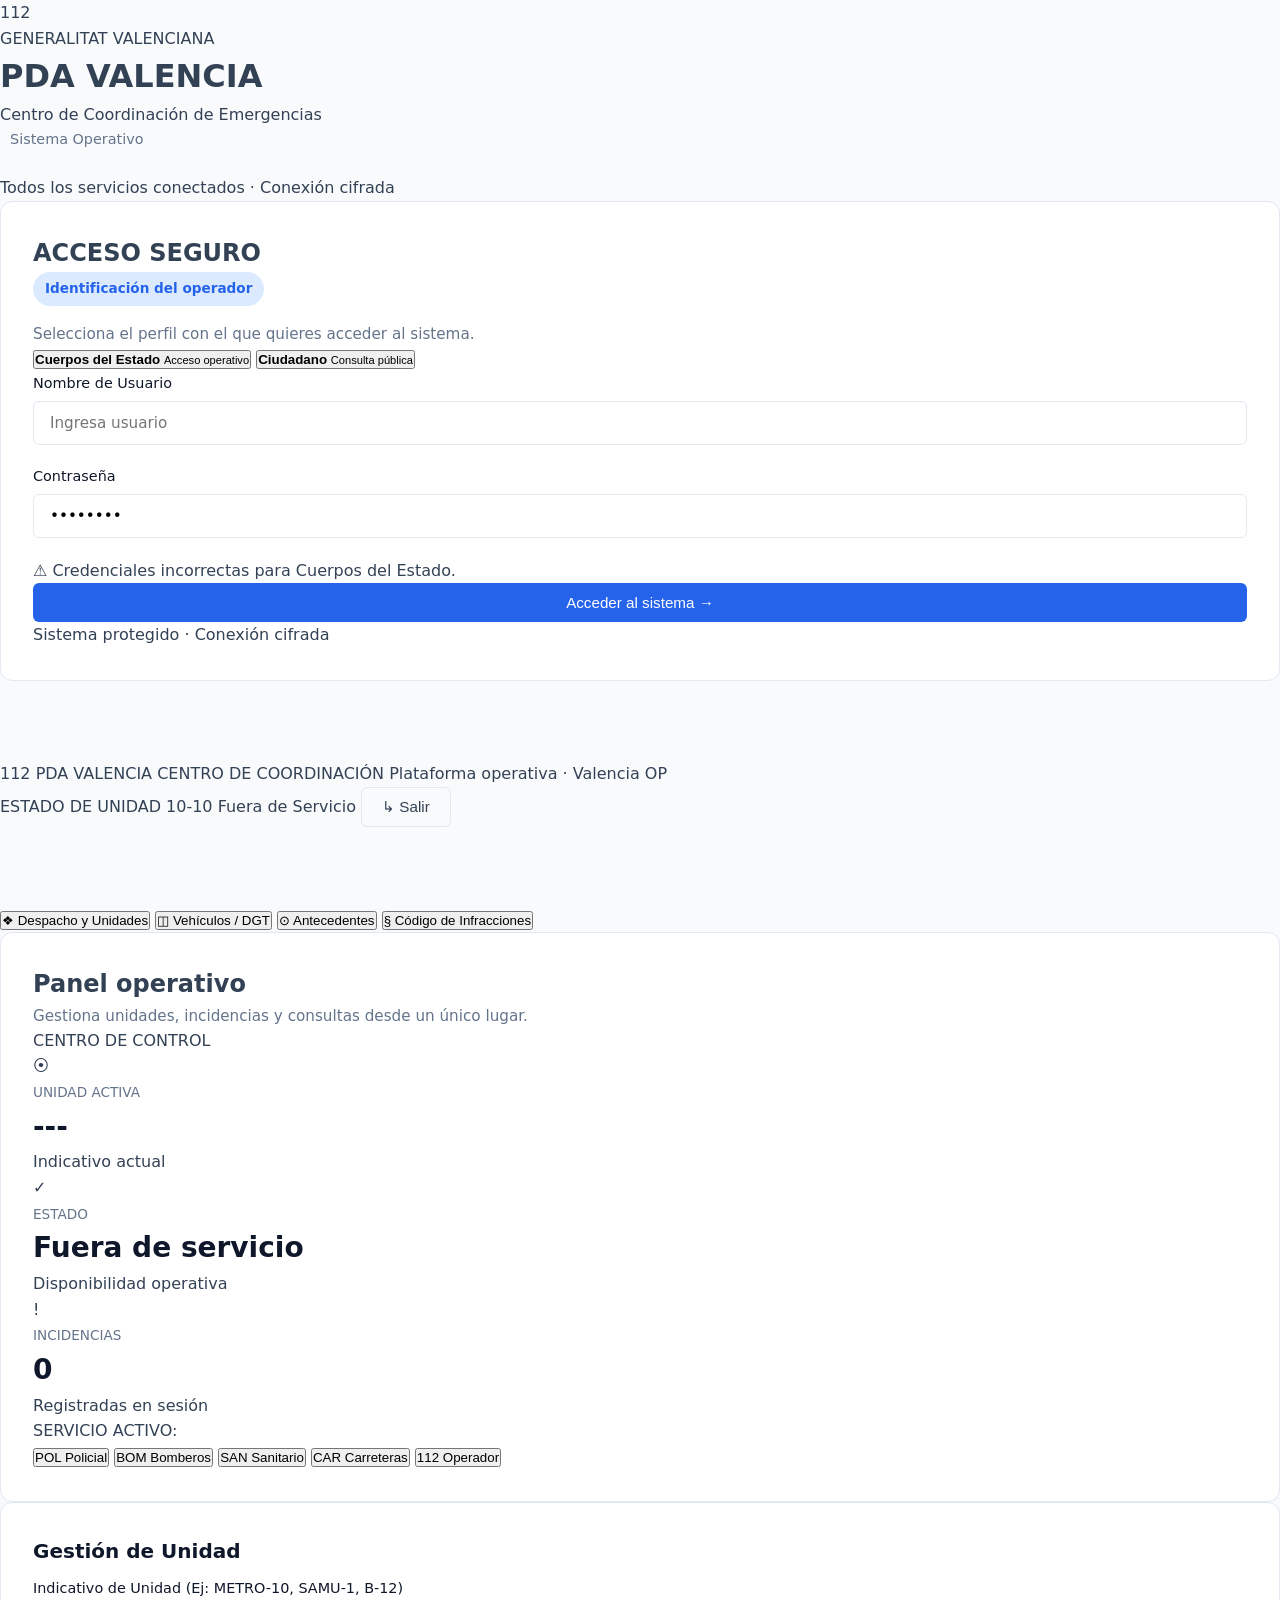
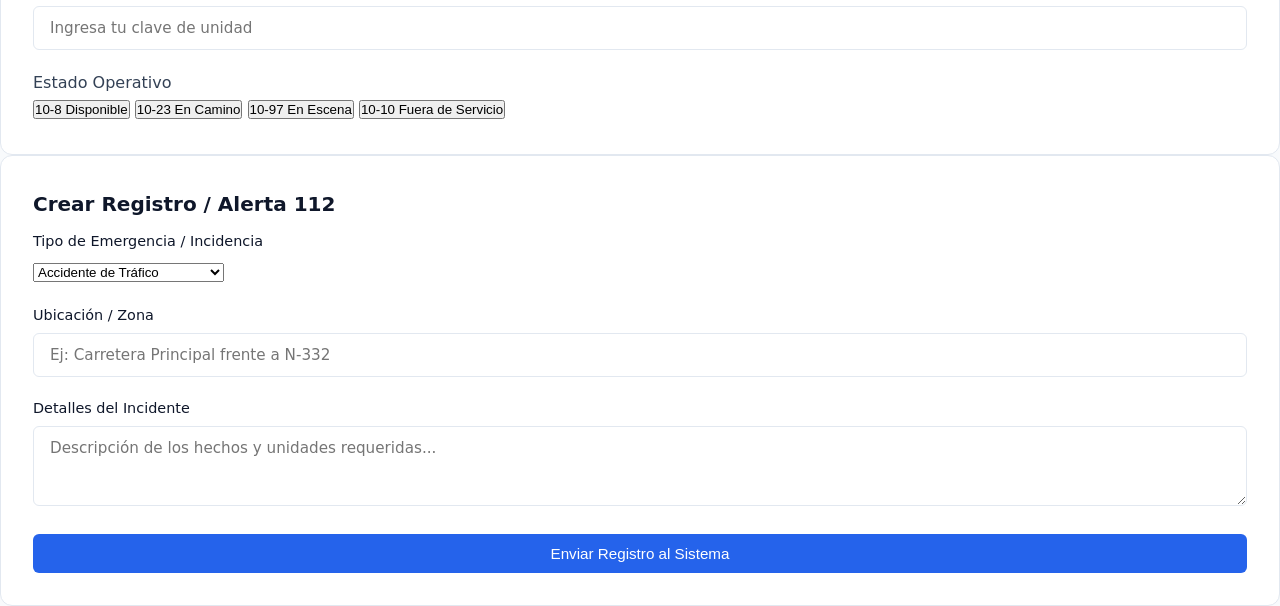
==== commit 84bdf39b: "Update index.html" ====
--- a/index.html
+++ b/index.html
@@ -3,152 +3,206 @@
 <head>
     <meta charset="UTF-8">
     <meta name="viewport" content="width=device-width, initial-scale=1.0">
-    <title>PDA Valencia - Plataforma Digital de Apoyo</title>
-    <!-- Fuente Inter desde Google Fonts -->
+    <title>PDA Valencia - Centro de Coordinación de Emergencias</title>
     <link rel="preconnect" href="https://fonts.googleapis.com">
     <link rel="preconnect" href="https://fonts.gstatic.com" crossorigin>
-    <link href="https://fonts.googleapis.com/css2?family=Inter:wght@300;400;500;600;700&display=swap" rel="stylesheet">
-    <!-- Hojas de estilo -->
+    <link href="https://fonts.googleapis.com/css2?family=JetBrains+Mono:wght@400;600&family=Plus+Jakarta+Sans:wght@400;600;700&display=swap" rel="stylesheet">
     <link rel="stylesheet" href="styles.css">
 </head>
 <body>
 
-    <!-- Encabezado / Navegación -->
-    <header class="navbar">
-        <div class="container nav-container">
-            <a href="#" class="brand-logo">
-                <span class="logo-icon">📍</span>
-                <span class="logo-text">PDA <strong>Valencia</strong></span>
-            </a>
-            <nav class="nav-links">
-                <a href="#inicio">Inicio</a>
-                <a href="#servicios">Servicios</a>
-                <a href="#nosotros">Nosotros</a>
-                <a href="#contacto" class="btn btn-outline">Contacto</a>
-                <a href="#acceso" class="btn btn-primary">Acceder</a>
-            </nav>
+    <!-- Encabezado Institucional -->
+    <header class="top-bar">
+        <div class="brand">
+            <span class="emergency-badge">112</span>
+            <div>
+                <span class="sub-title">GENERALITAT VALENCIANA</span>
+                <h1 class="main-title">PDA VALENCIA</h1>
+                <span class="center-title">Centro de Coordinación de Emergencias</span>
+            </div>
+        </div>
+        <div class="system-status">
+            <div class="status-indicator">
+                <span class="status-dot"></span>
+                <span>Sistema Operativo</span>
+            </div>
+            <span class="sub-status">Todos los servicios conectados · Conexión cifrada</span>
         </div>
     </header>
 
-    <!-- Sección Hero (Principal) -->
-    <section id="inicio" class="hero-section">
-        <div class="container hero-container">
-            <div class="hero-content">
-                <span class="badge">Plataforma Digital de Apoyo</span>
-                <h1>Innovación y Gestión Digital para <span>Valencia</span></h1>
-                <p>Una herramienta centralizada diseñada para optimizar la gestión, coordinación y comunicación eficiente de servicios y recursos locales.</p>
-                <div class="hero-actions">
-                    <a href="#acceso" class="btn btn-primary btn-large">Comenzar Ahora</a>
-                    <a href="#servicios" class="btn btn-secondary btn-large">Saber Más</a>
-                </div>
-            </div>
-            <div class="hero-card">
-                <div class="card-preview">
-                    <div class="status-indicator">
-                        <span class="dot pulse"></span>
-                        <span>Sistema Activo en Tiempo Real</span>
-                    </div>
-                    <div class="metric-grid">
-                        <div class="metric-item">
-                            <span class="metric-value">+100%</span>
-                            <span class="metric-label">Disponible</span>
-                        </div>
-                        <div class="metric-item">
-                            <span class="metric-value">Fast</span>
-                            <span class="metric-label">Respuesta</span>
-                        </div>
-                    </div>
-                </div>
-            </div>
-        </div>
-    </section>
-
-    <!-- Sección de Funcionalidades / Servicios -->
-    <section id="servicios" class="services-section">
-        <div class="container">
-            <div class="section-header">
-                <h2>Servicios y Características</h2>
-                <p>Todo lo que necesitas centralizado en una sola plataforma ágil y moderna.</p>
-            </div>
-
-            <div class="cards-grid">
-                <div class="card">
-                    <div class="card-icon">⚡</div>
-                    <h3>Gestión Eficiente</h3>
-                    <p>Optimiza los procesos principales reduciendo los tiempos de respuesta e interacción.</p>
-                </div>
-
-                <div class="card">
-                    <div class="card-icon">🔒</div>
-                    <h3>Seguridad Garantizada</h3>
-                    <p>Protección y almacenamiento seguro de datos mediante protocolos actualizados.</p>
-                </div>
-
-                <div class="card">
-                    <div class="card-icon">📊</div>
-                    <h3>Análisis en Tiempo Real</h3>
-                    <p>Visualiza estadísticas e métricas actualizadas para una toma de decisiones informada.</p>
-                </div>
-            </div>
-        </div>
-    </section>
-
-    <!-- Sección Nosotros / Información -->
-    <section id="nosotros" class="about-section">
-        <div class="container about-container">
-            <div class="about-text">
-                <h2>Sobre la Plataforma PDA Valencia</h2>
-                <p>Diseñada con el compromiso de modernizar la interacción con los servicios digitales de la región, esta plataforma integra tecnologías web rápidas y seguras para brindar una experiencia de usuario ágil y accesible.</p>
-                <ul class="feature-list">
-                    <li>✓ Interfaz optimizada para móviles y dispositivos de escritorio.</li>
-                    <li>✓ Integración rápida con el servidor Node.js/Express.</li>
-                    <li>✓ Arquitectura orientada a la seguridad y escalabilidad.</li>
-                </ul>
-            </div>
-        </div>
-    </section>
-
-    <!-- Sección Formulario / Contacto -->
-    <section id="contacto" class="contact-section">
-        <div class="container">
-            <div class="form-wrapper">
-                <div class="form-header">
-                    <h2>Contáctanos</h2>
-                    <p>¿Tienes dudas o sugerencias? Envíanos un mensaje y te responderemos a la brevedad.</p>
-                </div>
-                <form class="contact-form" action="#" method="POST" onsubmit="event.preventDefault();">
+    <div class="app-layout">
+        
+        <!-- Panel Izquierdo: Acceso e Identificación -->
+        <aside class="sidebar">
+            <div class="card login-card">
+                <div class="card-header">
+                    <h2>ACCESO SEGURO</h2>
+                    <span class="badge">Identificación del operador</span>
+                </div>
+                <p class="instruction">Selecciona el perfil con el que quieres acceder al sistema.</p>
+                
+                <div class="role-selector">
+                    <button type="button" class="btn-role active">
+                        <strong>Cuerpos del Estado</strong>
+                        <small>Acceso operativo</small>
+                    </button>
+                    <button type="button" class="btn-role">
+                        <strong>Ciudadano</strong>
+                        <small>Consulta pública</small>
+                    </button>
+                </div>
+
+                <form class="login-form" onsubmit="event.preventDefault();">
                     <div class="form-group">
-                        <label for="nombre">Nombre completo</label>
-                        <input type="text" id="nombre" name="nombre" placeholder="Tu nombre" required>
-                    </div>
-
+                        <label for="usuario">Nombre de Usuario</label>
+                        <input type="text" id="usuario" placeholder="Ingresa usuario">
+                    </div>
                     <div class="form-group">
-                        <label for="email">Correo electrónico</label>
-                        <input type="email" id="email" name="email" placeholder="ejemplo@dominio.com" required>
-                    </div>
-
+                        <label for="password">Contraseña</label>
+                        <input type="password" id="password" value="••••••••">
+                    </div>
+                    <div class="alert-box error">
+                        <span>⚠️ Credenciales incorrectas para Cuerpos del Estado.</span>
+                    </div>
+                    <button type="submit" class="btn btn-primary btn-block">Acceder al sistema →</button>
+                </form>
+
+                <div class="card-footer">
+                    <span>Sistema protegido · Conexión cifrada</span>
+                </div>
+            </div>
+        </aside>
+
+        <!-- Contenido Principal / Panel Operativo -->
+        <main class="main-content">
+            
+            <!-- Barra Superior de Navegación Operativa -->
+            <section class="nav-toolbar">
+                <div class="toolbar-section">
+                    <span class="nav-tag">112 PDA VALENCIA</span>
+                    <span class="nav-subtag">CENTRO DE COORDINACIÓN</span>
+                    <span class="nav-info">Plataforma operativa · Valencia OP</span>
+                </div>
+                <div class="toolbar-status">
+                    <span class="status-badge status-offline">ESTADO DE UNIDAD 10-10 Fuera de Servicio</span>
+                    <button class="btn btn-outline btn-sm">↳ Salir</button>
+                </div>
+            </section>
+
+            <!-- Menú Modulos Tácticos -->
+            <nav class="module-nav">
+                <button class="btn-module active">❖ Despacho y Unidades</button>
+                <button class="btn-module">◫ Vehículos / DGT</button>
+                <button class="btn-module">⊙ Antecedentes</button>
+                <button class="btn-module">§ Código de Infracciones</button>
+            </nav>
+
+            <!-- Resumen del Panel Operativo -->
+            <section class="card dashboard-card">
+                <div class="dashboard-header">
+                    <div>
+                        <h2>Panel operativo</h2>
+                        <p>Gestiona unidades, incidencias y consultas desde un único lugar.</p>
+                    </div>
+                    <div class="control-center-tag">
+                        <span>CENTRO DE CONTROL</span>
+                    </div>
+                </div>
+
+                <div class="metrics-grid">
+                    <div class="metric-card">
+                        <div class="metric-icon">⦿</div>
+                        <div class="metric-info">
+                            <span class="metric-label">UNIDAD ACTIVA</span>
+                            <span class="metric-value">---</span>
+                            <span class="metric-sub">Indicativo actual</span>
+                        </div>
+                    </div>
+                    <div class="metric-card">
+                        <div class="metric-icon text-warning">✓</div>
+                        <div class="metric-info">
+                            <span class="metric-label">ESTADO</span>
+                            <span class="metric-value text-danger">Fuera de servicio</span>
+                            <span class="metric-sub">Disponibilidad operativa</span>
+                        </div>
+                    </div>
+                    <div class="metric-card">
+                        <div class="metric-icon text-info">!</div>
+                        <div class="metric-info">
+                            <span class="metric-label">INCIDENCIAS</span>
+                            <span class="metric-value">0</span>
+                            <span class="metric-sub">Registradas en sesión</span>
+                        </div>
+                    </div>
+                </div>
+
+                <!-- Filtro por Servicio Activo -->
+                <div class="service-filters">
+                    <span class="filter-label">SERVICIO ACTIVO:</span>
+                    <div class="filter-buttons">
+                        <button class="btn-service active">POL <span>Policial</span></button>
+                        <button class="btn-service">BOM <span>Bomberos</span></button>
+                        <button class="btn-service">SAN <span>Sanitario</span></button>
+                        <button class="btn-service">CAR <span>Carreteras</span></button>
+                        <button class="btn-service">112 <span>Operador</span></button>
+                    </div>
+                </div>
+            </section>
+
+            <!-- Sección Gestión de Unidad y Alertas -->
+            <div class="grid-two-columns">
+                
+                <!-- Gestión de Unidad -->
+                <section class="card">
+                    <div class="card-header">
+                        <h3>Gestión de Unidad</h3>
+                    </div>
                     <div class="form-group">
-                        <label for="mensaje">Mensaje</label>
-                        <textarea id="mensaje" name="mensaje" rows="4" placeholder="Escribe tu mensaje aquí..." required></textarea>
-                    </div>
-
-                    <button type="submit" class="btn btn-primary btn-block">Enviar Mensaje</button>
-                </form>
-            </div>
-        </div>
-    </section>
-
-    <!-- Pie de página -->
-    <footer class="footer">
-        <div class="container footer-container">
-            <p>&copy; 2026 PDA Valencia. Todos los derechos reservados.</p>
-            <div class="footer-links">
-                <a href="#">Privacidad</a>
-                <a href="#">Términos de servicio</a>
-                <a href="#">Soporte</a>
-            </div>
-        </div>
-    </footer>
+                        <label for="indicativo">Indicativo de Unidad (Ej: METRO-10, SAMU-1, B-12)</label>
+                        <input type="text" id="indicativo" placeholder="Ingresa tu clave de unidad">
+                    </div>
+
+                    <label class="section-label">Estado Operativo</label>
+                    <div class="status-buttons-grid">
+                        <button class="btn-status status-108">10-8 Disponible</button>
+                        <button class="btn-status status-1023">10-23 En Camino</button>
+                        <button class="btn-status status-1097">10-97 En Escena</button>
+                        <button class="btn-status status-1010 active">10-10 Fuera de Servicio</button>
+                    </div>
+                </section>
+
+                <!-- Crear Registro / Alerta 112 -->
+                <section class="card">
+                    <div class="card-header">
+                        <h3>Crear Registro / Alerta 112</h3>
+                    </div>
+                    <form class="alert-form" onsubmit="event.preventDefault();">
+                        <div class="form-group">
+                            <label for="tipo-incidencia">Tipo de Emergencia / Incidencia</label>
+                            <select id="tipo-incidencia">
+                                <option>Accidente de Tráfico</option>
+                                <option>Incendio Urbano / Forestal</option>
+                                <option>Asistencia Sanitaria Urgente</option>
+                                <option>Alteración del Orden Público</option>
+                                <option>Robo / Atraco en Proceso</option>
+                            </select>
+                        </div>
+                        <div class="form-group">
+                            <label for="ubicacion">Ubicación / Zona</label>
+                            <input type="text" id="ubicacion" placeholder="Ej: Carretera Principal frente a N-332">
+                        </div>
+                        <div class="form-group">
+                            <label for="detalles">Detalles del Incidente</label>
+                            <textarea id="detalles" rows="3" placeholder="Descripción de los hechos y unidades requeridas..."></textarea>
+                        </div>
+                        <button type="submit" class="btn btn-primary btn-block">Enviar Registro al Sistema</button>
+                    </form>
+                </section>
+
+            </div>
+
+        </main>
+    </div>
 
 </body>
 </html>
--- a/styles.css
+++ b/styles.css
@@ -1,241 +1,476 @@
-
-@import url('https://fonts.googleapis.com/css2?family=DM+Sans:wght@400;500;600;700&family=Manrope:wght@500;600;700;800&display=swap');
-
-:root{
-  --bg:#07101d; --bg2:#091625; --panel:#0c1928; --panel2:#101f31; --panel3:#13253a;
-  --line:rgba(148,163,184,.13); --line2:rgba(96,165,250,.22);
-  --text:#f5f8fc; --soft:#c5d1df; --muted:#71849a; --muted2:#53677e;
-  --blue:#3182f6; --blue2:#58a6ff; --blue-soft:rgba(49,130,246,.12);
-  --green:#29c779; --amber:#f4b740; --red:#f05252; --cyan:#39b8e8;
-  --radius:16px; --shadow:0 20px 55px rgba(0,0,0,.25);
-  --ease:180ms cubic-bezier(.2,.7,.2,1);
-}
-*{box-sizing:border-box}
-html,body{min-height:100%;margin:0}
-body{
-  color:var(--text);font-family:'DM Sans',system-ui,sans-serif;font-size:13px;line-height:1.5;
-  background:
-    radial-gradient(900px 500px at 12% -5%,rgba(49,130,246,.12),transparent 60%),
-    radial-gradient(700px 500px at 100% 20%,rgba(57,184,232,.055),transparent 60%),
-    linear-gradient(135deg,var(--bg),var(--bg2));
-}
-body:before{
-  content:"";position:fixed;inset:0;pointer-events:none;opacity:.35;
-  background-image:linear-gradient(rgba(255,255,255,.018) 1px,transparent 1px),linear-gradient(90deg,rgba(255,255,255,.018) 1px,transparent 1px);
-  background-size:32px 32px;mask-image:linear-gradient(to bottom,#000,transparent 88%);
-}
-button,input,select,textarea{font:inherit}
-button{cursor:pointer}
-::selection{background:rgba(49,130,246,.3)}
-::-webkit-scrollbar{width:7px;height:7px}
-::-webkit-scrollbar-track{background:transparent}
-::-webkit-scrollbar-thumb{background:#27425e;border-radius:99px}
-*{scrollbar-width:thin;scrollbar-color:#27425e transparent}
-
-/* LOGIN */
-#login-screen{
- position:fixed;inset:0;z-index:1000;display:flex;align-items:center;justify-content:center;padding:24px;
- background:rgba(4,10,18,.91);backdrop-filter:blur(18px);
-}
-.login-card{
- width:min(455px,100%);position:relative;overflow:hidden;padding:34px;
- border:1px solid var(--line);border-radius:24px;
- background:linear-gradient(145deg,rgba(16,31,49,.98),rgba(8,20,34,.99));
- box-shadow:0 35px 100px rgba(0,0,0,.5),inset 0 1px rgba(255,255,255,.025);
-}
-.login-card:before{content:"";position:absolute;left:0;right:0;top:0;height:3px;background:linear-gradient(90deg,var(--blue),var(--cyan))}
-.login-brand{display:flex;align-items:center;gap:14px}
-.brand-mark,.mini-mark{
- display:grid;place-items:center;flex:none;font-family:'Manrope',sans-serif;font-weight:800;letter-spacing:-1.5px;color:#fff;
- background:linear-gradient(145deg,#2f7cf1,#45a9ee);box-shadow:0 8px 24px rgba(49,130,246,.25);
-}
-.brand-mark{width:54px;height:54px;border-radius:15px;font-size:18px}
-.eyebrow,.section-kicker{font-size:9px;font-weight:800;letter-spacing:.14em;color:#72aaf0}
-.login-brand h2{margin:1px 0 2px;font:800 22px/1 'Manrope',sans-serif;letter-spacing:-.6px}
-.login-brand p{margin:0;color:var(--muted);font-size:11px}
-.login-divider{height:1px;margin:25px 0 24px;background:var(--line)}
-.login-heading h3{margin:4px 0 3px;font:700 17px 'Manrope',sans-serif}
-.login-heading p{margin:0 0 20px;color:var(--muted);font-size:12px}
-.login-btn-group{display:grid;grid-template-columns:1fr 1fr;gap:9px;margin-bottom:20px}
-.login-role-btn{
- display:flex;align-items:center;gap:10px;min-height:62px;padding:10px 12px;text-align:left;
- color:#8fa3b9;background:#091625;border:1px solid var(--line);border-radius:12px;
- transition:all var(--ease)
-}
-.login-role-btn:hover{border-color:var(--line2);transform:translateY(-1px)}
-.login-role-btn.active{color:#fff;background:linear-gradient(145deg,rgba(49,130,246,.2),rgba(49,130,246,.08));border-color:rgba(88,166,255,.5);box-shadow:0 8px 25px rgba(0,0,0,.14)}
-.login-role-btn .role-icon{display:grid;place-items:center;width:30px;height:30px;border-radius:9px;background:rgba(255,255,255,.05);color:#72b1ff;font-size:16px}
-.login-role-btn b{display:block;font-size:11px}
-.login-role-btn small{display:block;margin-top:2px;color:var(--muted);font-size:9px}
-.form-group{margin-bottom:16px;text-align:left}
-.form-group label{display:block;margin-bottom:7px;color:#9fb0c4;font-size:10px;font-weight:800;letter-spacing:.08em;text-transform:uppercase}
-.form-group input,.form-group select,.form-group textarea,.search-box{
- width:100%;padding:11px 13px;min-height:44px;outline:0;color:#f8fafc;background:#071321;
- border:1px solid var(--line);border-radius:10px;transition:all var(--ease)
-}
-.form-group textarea{min-height:100px;resize:vertical}
-.form-group input:focus,.form-group select:focus,.form-group textarea:focus,.search-box:focus{border-color:rgba(88,166,255,.65);box-shadow:0 0 0 3px rgba(49,130,246,.1);background:#091827}
-.form-group input::placeholder,.form-group textarea::placeholder,.search-box::placeholder{color:#53687e}
-select option{background:#0c1928;color:#fff}
-.btn-submit{
- width:100%;min-height:46px;border:1px solid rgba(255,255,255,.08);border-radius:11px;
- color:#fff;background:linear-gradient(135deg,#2c72e9,#358ff4);font-weight:800;
- box-shadow:0 12px 28px rgba(49,130,246,.18);transition:all var(--ease)
-}
-.btn-submit:hover{transform:translateY(-1px);filter:brightness(1.07);box-shadow:0 15px 32px rgba(49,130,246,.25)}
-.login-submit{display:flex;align-items:center;justify-content:space-between;padding:0 15px}
-.btn-arrow{font-size:18px;opacity:.8}
-.login-footer{display:flex;align-items:center;justify-content:center;gap:7px;margin-top:17px;color:#52677e;font-size:10px}
-.status-dot,.live-dot{display:inline-block;width:6px;height:6px;border-radius:50%;background:var(--green);box-shadow:0 0 0 4px rgba(41,199,121,.08)}
-.error-message{padding:10px 12px;border:1px solid rgba(240,82,82,.25);border-radius:9px;background:rgba(240,82,82,.08);color:#ffaaa5!important;font-size:11px}
-
-/* APP SHELL */
-.main-app{display:none;width:min(1560px,100%);margin:auto;padding:18px;animation:appear .3s ease}
-@keyframes appear{from{opacity:0;transform:translateY(7px)}to{opacity:1;transform:none}}
-.app-header{
- min-height:78px;display:flex;align-items:center;justify-content:space-between;gap:20px;padding:13px 15px 13px 18px;
- border:1px solid var(--line);border-radius:17px;background:rgba(12,25,40,.88);backdrop-filter:blur(18px);
- box-shadow:0 12px 38px rgba(0,0,0,.2);position:sticky;top:14px;z-index:50
-}
-.header-brand{display:flex;align-items:center;gap:12px;min-width:0}
-.mini-mark{width:43px;height:43px;border-radius:12px;font-size:13px}
-.header-title{font:800 13px 'Manrope',sans-serif;letter-spacing:.01em;white-space:nowrap}
-.header-title span{color:#49627c;font-weight:500;padding:0 5px}
-.header-subtitle{margin-top:3px;color:var(--muted);font-size:10px}
-.header-subtitle .live-dot{margin-right:6px}
-.header-actions{display:flex;align-items:center;gap:10px}
-.operator-card{display:flex;align-items:center;gap:9px;padding:6px 10px;border:1px solid var(--line);border-radius:11px;background:rgba(4,13,24,.4)}
-.operator-avatar{display:grid;place-items:center;width:29px;height:29px;border-radius:8px;color:#8bc0ff;background:rgba(49,130,246,.13);font-size:9px;font-weight:800}
-.operator-info strong{display:block;font-size:11px;line-height:1.1}
-.operator-info .badge-role{margin-top:3px}
-.header-status{padding:4px 12px;border-left:1px solid var(--line)}
-.status-caption{display:block;color:#566d85;font-size:8px;font-weight:800;letter-spacing:.1em}
-.header-current-status{display:block;margin-top:2px;color:#f47c7c;font-size:10px}
-.btn-logout{height:38px;padding:0 12px;border:1px solid rgba(240,82,82,.2);border-radius:10px;color:#ffaaa5;background:rgba(240,82,82,.07);font-size:11px;font-weight:700;transition:all var(--ease)}
-.btn-logout:hover{background:rgba(240,82,82,.14);border-color:rgba(240,82,82,.4);transform:translateY(-1px)}
-
-/* LAYOUT + SIDEBAR */
-.app-layout{display:grid;grid-template-columns:224px minmax(0,1fr);gap:18px;margin-top:18px;align-items:start}
-.sidebar{
- position:sticky;top:110px;min-height:calc(100vh - 128px);padding:15px 10px;border:1px solid var(--line);border-radius:16px;
- background:rgba(10,23,38,.84);box-shadow:0 14px 38px rgba(0,0,0,.17)
-}
-.sidebar-section-label{padding:4px 9px 10px;color:#4f6680;font-size:9px;font-weight:800;letter-spacing:.13em}
-.main-navigation{display:flex;flex-direction:column;gap:4px;margin:0!important}
-.btn-dept{
- width:100%;display:flex!important;align-items:center;gap:10px;min-height:43px;padding:9px 10px;
- border:1px solid transparent;border-radius:10px;color:#8397ad;background:transparent;font-size:11px;font-weight:700;text-align:left;
- transition:all var(--ease)
-}
-.btn-dept:hover{color:#d8e8f8;background:rgba(255,255,255,.035);border-color:var(--line)}
-.btn-dept.active{color:#fff;background:linear-gradient(90deg,rgba(49,130,246,.2),rgba(49,130,246,.07));border-color:rgba(88,166,255,.18);box-shadow:inset 3px 0 var(--blue)}
-.nav-icon{display:grid;place-items:center;flex:none;width:27px;height:27px;border-radius:8px;color:#75b3ff;background:rgba(49,130,246,.09);font-size:13px}
-.sidebar-divider{height:1px;margin:18px 6px;background:var(--line)}
-.sidebar-note{display:flex;gap:8px;align-items:flex-start;padding:10px 9px;border-radius:10px;background:rgba(41,199,121,.045)}
-.sidebar-note .live-dot{margin-top:5px}
-.sidebar-note strong{display:block;font-size:10px}
-.sidebar-note small{display:block;margin-top:2px;color:var(--muted2);font-size:9px}
-
-/* DASHBOARD */
-.content-area{min-width:0}
-.dashboard-strip{
- display:grid;grid-template-columns:minmax(220px,1.5fr) repeat(3,minmax(145px,1fr));gap:10px;margin-bottom:16px
-}
-.welcome-block{padding:7px 5px 7px 2px}
-.welcome-block h1{margin:2px 0 3px;font:800 22px 'Manrope',sans-serif;letter-spacing:-.7px}
-.welcome-block p{margin:0;color:var(--muted);font-size:11px}
-.metric-card{
- display:flex;align-items:center;gap:10px;min-height:78px;padding:12px 13px;border:1px solid var(--line);border-radius:13px;
- background:linear-gradient(145deg,rgba(16,31,49,.88),rgba(10,23,38,.88))
-}
-.metric-icon{display:grid;place-items:center;width:32px;height:32px;border-radius:9px;font-weight:800}
-.metric-icon.blue{color:#79b8ff;background:rgba(49,130,246,.11)}
-.metric-icon.green{color:#6fe3a6;background:rgba(41,199,121,.1)}
-.metric-icon.amber{color:#ffd278;background:rgba(244,183,64,.1)}
-.metric-card small{display:block;color:#637a92;font-size:8px;font-weight:800;letter-spacing:.1em}
-.metric-card strong{display:block;margin:1px 0;color:#f4f8fd;font:700 13px 'Manrope',sans-serif;white-space:nowrap;overflow:hidden;text-overflow:ellipsis;max-width:120px}
-.metric-card span:last-child{display:block;color:#566d85;font-size:9px}
-
-/* CONTENT */
-.tab-content{display:none;animation:tab .22s ease}
-.tab-content.active{display:block}
-@keyframes tab{from{opacity:0;transform:translateY(5px)}to{opacity:1;transform:none}}
-.service-tabs{
- display:flex;align-items:center;gap:6px;overflow:auto;padding:7px;margin-bottom:13px;border:1px solid var(--line);border-radius:13px;background:rgba(10,23,38,.65)
-}
-.service-tabs-title{padding:0 8px;color:#4f6680;font-size:8px;font-weight:800;letter-spacing:.1em;white-space:nowrap}
-.service-btn{
- display:flex;align-items:center;gap:7px;min-height:35px;padding:5px 9px;border:1px solid transparent;border-radius:9px;
- color:#7e93aa;background:transparent;white-space:nowrap;transition:all var(--ease)
-}
-.service-btn span{display:grid;place-items:center;width:25px;height:23px;border-radius:7px;background:rgba(255,255,255,.04);font-size:7px;font-weight:800}
-.service-btn b{font-size:9px}
-.service-btn:hover{background:rgba(255,255,255,.035);color:#dce9f7}
-.service-btn.active{color:#eaf4ff;background:rgba(49,130,246,.11);border-color:rgba(88,166,255,.17)}
-.grid-container{display:grid;grid-template-columns:minmax(280px,.75fr) minmax(0,1.7fr);gap:14px;align-items:start}
-.card{
- position:relative;min-width:0;margin-bottom:14px;padding:18px;border:1px solid var(--line);border-radius:15px;
- background:linear-gradient(145deg,rgba(15,30,47,.96),rgba(9,22,36,.96));box-shadow:0 13px 35px rgba(0,0,0,.14);overflow:hidden
-}
-.card:before{content:"";position:absolute;top:0;left:18px;right:18px;height:1px;background:linear-gradient(90deg,transparent,rgba(88,166,255,.17),transparent)}
-.card h3{margin:0 0 15px;font:700 14px 'Manrope',sans-serif;letter-spacing:-.15px}
-.card h4{margin:19px 0 10px;color:#7189a2;font-size:9px;font-weight:800;letter-spacing:.12em;text-transform:uppercase}
-.status-grid{display:grid;grid-template-columns:1fr 1fr;gap:7px;margin-top:10px}
-.btn-status{min-height:48px;padding:8px;border:1px solid rgba(255,255,255,.07);border-radius:10px;color:#fff;font-size:10px;font-weight:800;transition:all var(--ease)}
-.btn-status:hover{transform:translateY(-2px);filter:brightness(1.08);box-shadow:0 9px 18px rgba(0,0,0,.17)}
-.status-10-8{background:linear-gradient(135deg,#16834d,#29c779)}
-.status-10-97{background:linear-gradient(135deg,#a96b11,#f4b740)}
-.status-10-23{background:linear-gradient(135deg,#12699c,#32a9e0)}
-.status-10-10{background:linear-gradient(135deg,#a52d37,#f05252)}
-.feed-item{margin:0 0 7px;padding:11px 12px 11px 14px;border:1px solid var(--line);border-left:3px solid var(--blue);border-radius:10px;background:#081624}
-.feed-item strong{color:#edf5ff;font-size:11px}.feed-item small{display:block;margin-top:3px;color:#627990;font-size:9px}
-#incident-feed{max-height:350px;overflow:auto}
-
-/* TABLES */
-.search-box{min-height:42px;margin-bottom:10px}
-.card:has(table){overflow:hidden}
-table{width:100%;margin:0 0 4px;border-collapse:separate;border-spacing:0}
-th,td{padding:11px 10px;text-align:left;border-bottom:1px solid rgba(148,163,184,.075);vertical-align:middle}
-th{position:sticky;top:0;z-index:3;color:#719ac6;background:#0a192a;font-size:8px;font-weight:800;letter-spacing:.09em;text-transform:uppercase}
-td{color:#b8c7d7;font-size:11px}
-tbody tr{transition:background var(--ease)}
-tbody tr:hover{background:rgba(49,130,246,.045)}
-tbody tr:last-child td{border-bottom:0}
-td strong{color:#f0f6fc}
-.table-category-header{padding:11px!important;color:#79b8ff!important;background:linear-gradient(90deg,rgba(49,130,246,.11),transparent)!important;border-bottom:1px solid rgba(49,130,246,.22)!important;font-size:9px!important;font-weight:800!important;letter-spacing:.08em;text-transform:uppercase}
-.badge-role,.badge-status{display:inline-flex;align-items:center;white-space:nowrap;border:1px solid rgba(255,255,255,.09);border-radius:999px;font-weight:800}
-.badge-role{padding:3px 7px;background:rgba(49,130,246,.13);color:#94c7ff;font-size:8px;text-transform:uppercase}
-.badge-status{padding:4px 8px;font-size:8px}
-.badge-clean{color:#70e2a5!important;background:rgba(41,199,121,.09)!important;border-color:rgba(41,199,121,.18)!important}
-.badge-stolen{color:#ff9999!important;background:rgba(240,82,82,.09)!important;border-color:rgba(240,82,82,.18)!important}
-.badge-bolo{color:#ffd477!important;background:rgba(244,183,64,.09)!important;border-color:rgba(244,183,64,.18)!important}
-table button{padding:6px 8px!important;border:1px solid rgba(88,166,255,.18)!important;border-radius:7px!important;color:#bcdcff!important;background:rgba(49,130,246,.1)!important;font-size:9px;font-weight:700;transition:all var(--ease)}
-table button:hover{border-color:rgba(88,166,255,.4)!important;background:rgba(49,130,246,.19)!important;transform:translateY(-1px)}
-
-/* MOBILE */
-@media(max-width:1100px){
- .dashboard-strip{grid-template-columns:1fr 1fr 1fr}.welcome-block{grid-column:1/-1}
- .grid-container{grid-template-columns:1fr}
-}
-@media(max-width:820px){
- .main-app{padding:10px}.app-header{position:relative;top:auto;align-items:flex-start;flex-direction:column}
- .header-actions{width:100%;justify-content:space-between;flex-wrap:wrap}
- .app-layout{grid-template-columns:1fr}
- .sidebar{position:relative;top:auto;min-height:auto;padding:8px}
- .main-navigation{display:grid!important;grid-template-columns:1fr 1fr;flex-direction:row}
- .btn-dept{min-height:40px}
- .sidebar-divider,.sidebar-note{display:none}
- .dashboard-strip{grid-template-columns:1fr 1fr}
- .welcome-block{grid-column:1/-1}
-}
-@media(max-width:560px){
- .login-card{padding:25px 19px}.login-btn-group{grid-template-columns:1fr}
- .header-title{white-space:normal}.operator-card{order:1}.header-status{order:2}.btn-logout{order:3}
- .dashboard-strip{grid-template-columns:1fr}.welcome-block{grid-column:auto}
- .main-navigation{grid-template-columns:1fr}
- .service-tabs{align-items:stretch}.service-tabs-title{display:none}
- .status-grid{grid-template-columns:1fr}
- .card{padding:14px}
- .card:has(table){overflow-x:auto}table{min-width:650px}
-}
-@media(prefers-reduced-motion:reduce){*,*:before,*:after{animation-duration:.01ms!important;transition-duration:.01ms!important}}
+/* ==========================================================================
+   Variables Globales y Reset
+   ========================================================================== */
+:root {
+    --primary-color: #2563eb;       /* Azul moderno */
+    --primary-hover: #1d4ed8;
+    --secondary-color: #0f172a;     /* Pizarra oscuro */
+    --accent-color: #10b981;        /* Verde esmeralda para estados */
+    --background-color: #f8fafc;    /* Gris muy claro suave */
+    --surface-color: #ffffff;       /* Blanco tarjetas */
+    --text-color: #334155;          /* Texto principal */
+    --text-muted: #64748b;         /* Texto secundario */
+    --border-color: #e2e8f0;       /* Bordes sutiles */
+    
+    --font-family: 'Inter', system-ui, -apple-system, sans-serif;
+    --radius-sm: 6px;
+    --radius-md: 12px;
+    --radius-lg: 20px;
+    --shadow-sm: 0 1px 3px rgba(0,0,0,0.05);
+    --shadow-md: 0 4px 6px -1px rgba(0,0,0,0.07), 0 2px 4px -1px rgba(0,0,0,0.04);
+    --shadow-lg: 0 10px 15px -3px rgba(0,0,0,0.08), 0 4px 6px -2px rgba(0,0,0,0.04);
+    --transition: all 0.25s ease-in-out;
+}
+
+* {
+    margin: 0;
+    padding: 0;
+    box-sizing: border-box;
+}
+
+html {
+    scroll-behavior: smooth;
+}
+
+body {
+    font-family: var(--font-family);
+    background-color: var(--background-color);
+    color: var(--text-color);
+    line-height: 1.6;
+    -webkit-font-smoothing: antialiased;
+}
+
+/* ==========================================================================
+   Estructura y Contenedores
+   ========================================================================== */
+.container {
+    max-width: 1200px;
+    margin: 0 auto;
+    padding: 0 24px;
+}
+
+section {
+    padding: 80px 0;
+}
+
+/* ==========================================================================
+   Botones y Componentes
+   ========================================================================== */
+.btn {
+    display: inline-block;
+    padding: 10px 20px;
+    font-size: 0.95rem;
+    font-weight: 500;
+    border-radius: var(--radius-sm);
+    text-decoration: none;
+    cursor: pointer;
+    border: 1px solid transparent;
+    transition: var(--transition);
+    text-align: center;
+}
+
+.btn-primary {
+    background-color: var(--primary-color);
+    color: #ffffff;
+}
+
+.btn-primary:hover {
+    background-color: var(--primary-hover);
+}
+
+.btn-secondary {
+    background-color: #e2e8f0;
+    color: var(--secondary-color);
+}
+
+.btn-secondary:hover {
+    background-color: #cbd5e1;
+}
+
+.btn-outline {
+    border-color: var(--border-color);
+    color: var(--text-color);
+    background-color: transparent;
+}
+
+.btn-outline:hover {
+    background-color: #f1f5f9;
+}
+
+.btn-large {
+    padding: 14px 28px;
+    font-size: 1rem;
+    border-radius: var(--radius-md);
+}
+
+.btn-block {
+    width: 100%;
+}
+
+.badge {
+    display: inline-block;
+    padding: 6px 12px;
+    background-color: #dbeafe;
+    color: var(--primary-color);
+    font-weight: 600;
+    font-size: 0.85rem;
+    border-radius: 50px;
+    margin-bottom: 16px;
+}
+
+/* ==========================================================================
+   Navegación / Header
+   ========================================================================== */
+.navbar {
+    background-color: rgba(255, 255, 255, 0.9);
+    backdrop-filter: blur(8px);
+    position: sticky;
+    top: 0;
+    z-index: 100;
+    border-bottom: 1px solid var(--border-color);
+    padding: 16px 0;
+}
+
+.nav-container {
+    display: flex;
+    justify-content: space-between;
+    align-items: center;
+}
+
+.brand-logo {
+    display: flex;
+    align-items: center;
+    gap: 8px;
+    text-decoration: none;
+    font-size: 1.25rem;
+    color: var(--secondary-color);
+}
+
+.brand-logo strong {
+    color: var(--primary-color);
+}
+
+.nav-links {
+    display: flex;
+    align-items: center;
+    gap: 20px;
+}
+
+.nav-links a:not(.btn) {
+    text-decoration: none;
+    color: var(--text-muted);
+    font-weight: 500;
+    transition: var(--transition);
+}
+
+.nav-links a:not(.btn):hover {
+    color: var(--primary-color);
+}
+
+/* ==========================================================================
+   Hero Section
+   ========================================================================== */
+.hero-section {
+    padding: 100px 0 80px;
+}
+
+.hero-container {
+    display: grid;
+    grid-template-columns: 1fr 1fr;
+    gap: 40px;
+    align-items: center;
+}
+
+.hero-content h1 {
+    font-size: 2.75rem;
+    line-height: 1.2;
+    color: var(--secondary-color);
+    margin-bottom: 20px;
+    font-weight: 700;
+}
+
+.hero-content h1 span {
+    color: var(--primary-color);
+}
+
+.hero-content p {
+    font-size: 1.15rem;
+    color: var(--text-muted);
+    margin-bottom: 32px;
+}
+
+.hero-actions {
+    display: flex;
+    gap: 16px;
+}
+
+.hero-card {
+    background: var(--surface-color);
+    padding: 32px;
+    border-radius: var(--radius-lg);
+    box-shadow: var(--shadow-lg);
+    border: 1px solid var(--border-color);
+}
+
+.status-indicator {
+    display: flex;
+    align-items: center;
+    gap: 10px;
+    font-size: 0.9rem;
+    font-weight: 500;
+    color: var(--text-muted);
+    margin-bottom: 24px;
+}
+
+.dot {
+    width: 10px;
+    height: 10px;
+    background-color: var(--accent-color);
+    border-radius: 50%;
+}
+
+.pulse {
+    box-shadow: 0 0 0 0 rgba(16, 185, 129, 0.4);
+    animation: pulse-animation 2s infinite;
+}
+
+@keyframes pulse-animation {
+    0% { box-shadow: 0 0 0 0 rgba(16, 185, 129, 0.4); }
+    70% { box-shadow: 0 0 0 10px rgba(16, 185, 129, 0); }
+    100% { box-shadow: 0 0 0 0 rgba(16, 185, 129, 0); }
+}
+
+.metric-grid {
+    display: grid;
+    grid-template-columns: 1fr 1fr;
+    gap: 16px;
+}
+
+.metric-item {
+    background-color: var(--background-color);
+    padding: 20px;
+    border-radius: var(--radius-md);
+    text-align: center;
+}
+
+.metric-value {
+    display: block;
+    font-size: 1.75rem;
+    font-weight: 700;
+    color: var(--secondary-color);
+}
+
+.metric-label {
+    font-size: 0.85rem;
+    color: var(--text-muted);
+}
+
+/* ==========================================================================
+   Servicios / Cards
+   ========================================================================== */
+.services-section {
+    background-color: #ffffff;
+}
+
+.section-header {
+    text-align: center;
+    max-width: 600px;
+    margin: 0 auto 50px;
+}
+
+.section-header h2 {
+    font-size: 2rem;
+    color: var(--secondary-color);
+    margin-bottom: 12px;
+}
+
+.section-header p {
+    color: var(--text-muted);
+}
+
+.cards-grid {
+    display: grid;
+    grid-template-columns: repeat(auto-fit, minmax(280px, 1fr));
+    gap: 30px;
+}
+
+.card {
+    background-color: var(--surface-color);
+    padding: 32px;
+    border-radius: var(--radius-md);
+    border: 1px solid var(--border-color);
+    transition: var(--transition);
+}
+
+.card:hover {
+    transform: translateY(-5px);
+    box-shadow: var(--shadow-md);
+}
+
+.card-icon {
+    font-size: 2rem;
+    margin-bottom: 16px;
+}
+
+.card h3 {
+    font-size: 1.25rem;
+    color: var(--secondary-color);
+    margin-bottom: 10px;
+}
+
+.card p {
+    color: var(--text-muted);
+    font-size: 0.95rem;
+}
+
+/* ==========================================================================
+   Sección Nosotros
+   ========================================================================== */
+.about-section {
+    background-color: var(--background-color);
+}
+
+.about-text h2 {
+    font-size: 2rem;
+    color: var(--secondary-color);
+    margin-bottom: 16px;
+}
+
+.about-text p {
+    color: var(--text-muted);
+    margin-bottom: 20px;
+}
+
+.feature-list {
+    list-style: none;
+}
+
+.feature-list li {
+    margin-bottom: 10px;
+    font-weight: 500;
+    color: var(--secondary-color);
+}
+
+/* ==========================================================================
+   Contacto / Formulario
+   ========================================================================== */
+.contact-section {
+    background-color: #ffffff;
+}
+
+.form-wrapper {
+    max-width: 550px;
+    margin: 0 auto;
+    background: var(--surface-color);
+    padding: 40px;
+    border-radius: var(--radius-lg);
+    border: 1px solid var(--border-color);
+    box-shadow: var(--shadow-md);
+}
+
+.form-header {
+    text-align: center;
+    margin-bottom: 30px;
+}
+
+.form-header h2 {
+    color: var(--secondary-color);
+    font-size: 1.75rem;
+    margin-bottom: 8px;
+}
+
+.form-header p {
+    color: var(--text-muted);
+    font-size: 0.95rem;
+}
+
+.form-group {
+    margin-bottom: 20px;
+}
+
+.form-group label {
+    display: block;
+    margin-bottom: 6px;
+    font-weight: 500;
+    font-size: 0.9rem;
+    color: var(--secondary-color);
+}
+
+.form-group input,
+.form-group textarea {
+    width: 100%;
+    padding: 12px 16px;
+    border: 1px solid var(--border-color);
+    border-radius: var(--radius-sm);
+    font-family: inherit;
+    font-size: 0.95rem;
+    transition: var(--transition);
+}
+
+.form-group input:focus,
+.form-group textarea:focus {
+    outline: none;
+    border-color: var(--primary-color);
+    box-shadow: 0 0 0 3px rgba(37, 99, 235, 0.15);
+}
+
+/* ==========================================================================
+   Footer
+   ========================================================================== */
+.footer {
+    background-color: var(--secondary-color);
+    color: #94a3b8;
+    padding: 30px 0;
+    font-size: 0.9rem;
+    border-top: 1px solid rgba(255,255,255,0.1);
+}
+
+.footer-container {
+    display: flex;
+    justify-content: space-between;
+    align-items: center;
+}
+
+.footer-links {
+    display: flex;
+    gap: 20px;
+}
+
+.footer-links a {
+    color: #94a3b8;
+    text-decoration: none;
+    transition: var(--transition);
+}
+
+.footer-links a:hover {
+    color: #ffffff;
+}
+
+/* ==========================================================================
+   Media Queries (Diseño Responsivo)
+   ========================================================================== */
+@media (max-width: 768px) {
+    .nav-container {
+        flex-direction: column;
+        gap: 16px;
+    }
+
+    .hero-container {
+        grid-template-columns: 1fr;
+        text-align: center;
+    }
+
+    .hero-content h1 {
+        font-size: 2rem;
+    }
+
+    .hero-actions {
+        justify-content: center;
+    }
+
+    .footer-container {
+        flex-direction: column;
+        gap: 16px;
+        text-align: center;
+    }
+}
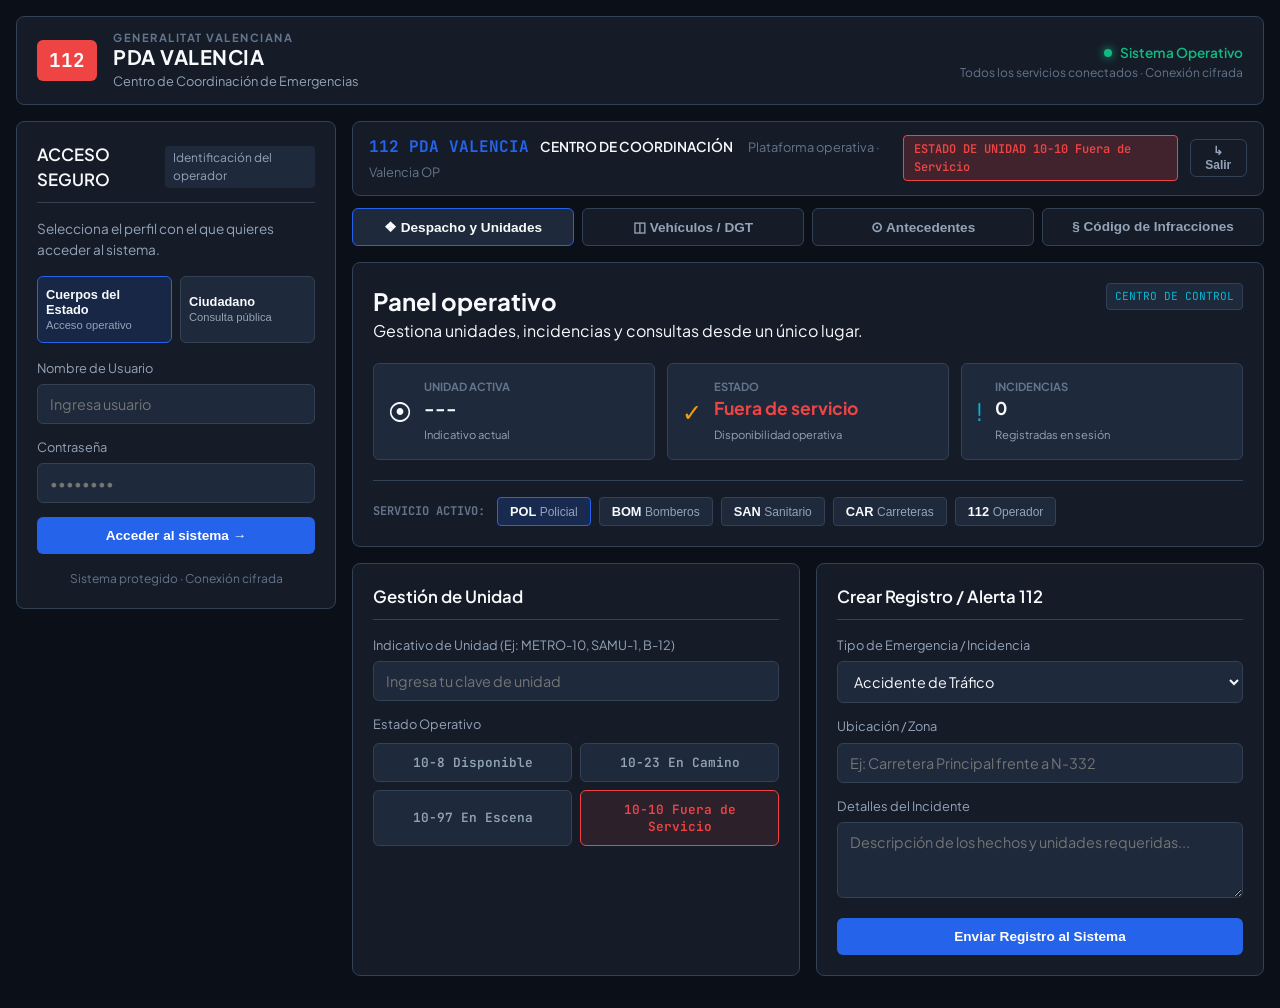
==== commit 1d01d260: "Update index.html" ====
--- a/index.html
+++ b/index.html
@@ -24,7 +24,7 @@
         <div class="system-status">
             <div class="status-indicator">
                 <span class="status-dot"></span>
-                <span>Sistema Operativo</span>
+                <span id="label-sistema-estado">Sistema Operativo</span>
             </div>
             <span class="sub-status">Todos los servicios conectados · Conexión cifrada</span>
         </div>
@@ -41,30 +41,30 @@
                 </div>
                 <p class="instruction">Selecciona el perfil con el que quieres acceder al sistema.</p>
                 
-                <div class="role-selector">
-                    <button type="button" class="btn-role active">
+                <div class="role-selector" id="role-selector">
+                    <button type="button" class="btn-role active" data-role="cuerpos">
                         <strong>Cuerpos del Estado</strong>
                         <small>Acceso operativo</small>
                     </button>
-                    <button type="button" class="btn-role">
+                    <button type="button" class="btn-role" data-role="ciudadano">
                         <strong>Ciudadano</strong>
                         <small>Consulta pública</small>
                     </button>
                 </div>
 
-                <form class="login-form" onsubmit="event.preventDefault();">
+                <form class="login-form" id="login-form">
                     <div class="form-group">
                         <label for="usuario">Nombre de Usuario</label>
-                        <input type="text" id="usuario" placeholder="Ingresa usuario">
+                        <input type="text" id="usuario" placeholder="Ingresa usuario" required>
                     </div>
                     <div class="form-group">
                         <label for="password">Contraseña</label>
-                        <input type="password" id="password" value="••••••••">
-                    </div>
-                    <div class="alert-box error">
-                        <span>⚠️ Credenciales incorrectas para Cuerpos del Estado.</span>
-                    </div>
-                    <button type="submit" class="btn btn-primary btn-block">Acceder al sistema →</button>
+                        <input type="password" id="password" placeholder="••••••••" required>
+                    </div>
+                    <div class="alert-box error" id="login-alert" style="display: none;">
+                        <span id="login-alert-text">⚠️ Credenciales incorrectas.</span>
+                    </div>
+                    <button type="submit" class="btn btn-primary btn-block" id="btn-login">Acceder al sistema →</button>
                 </form>
 
                 <div class="card-footer">
@@ -84,25 +84,25 @@
                     <span class="nav-info">Plataforma operativa · Valencia OP</span>
                 </div>
                 <div class="toolbar-status">
-                    <span class="status-badge status-offline">ESTADO DE UNIDAD 10-10 Fuera de Servicio</span>
-                    <button class="btn btn-outline btn-sm">↳ Salir</button>
+                    <span class="status-badge status-offline" id="header-status-badge">ESTADO DE UNIDAD 10-10 Fuera de Servicio</span>
+                    <button class="btn btn-outline btn-sm" id="btn-logout">↳ Salir</button>
                 </div>
             </section>
 
-            <!-- Menú Modulos Tácticos -->
-            <nav class="module-nav">
-                <button class="btn-module active">❖ Despacho y Unidades</button>
-                <button class="btn-module">◫ Vehículos / DGT</button>
-                <button class="btn-module">⊙ Antecedentes</button>
-                <button class="btn-module">§ Código de Infracciones</button>
+            <!-- Menú Módulos Tácticos -->
+            <nav class="module-nav" id="module-nav">
+                <button class="btn-module active" data-tab="despacho">❖ Despacho y Unidades</button>
+                <button class="btn-module" data-tab="vehiculos">◫ Vehículos / DGT</button>
+                <button class="btn-module" data-tab="antecedentes">⊙ Antecedentes</button>
+                <button class="btn-module" data-tab="infracciones">§ Código de Infracciones</button>
             </nav>
 
             <!-- Resumen del Panel Operativo -->
             <section class="card dashboard-card">
                 <div class="dashboard-header">
                     <div>
-                        <h2>Panel operativo</h2>
-                        <p>Gestiona unidades, incidencias y consultas desde un único lugar.</p>
+                        <h2 id="section-title">Panel operativo</h2>
+                        <p id="section-desc">Gestiona unidades, incidencias y consultas desde un único lugar.</p>
                     </div>
                     <div class="control-center-tag">
                         <span>CENTRO DE CONTROL</span>
@@ -114,7 +114,7 @@
                         <div class="metric-icon">⦿</div>
                         <div class="metric-info">
                             <span class="metric-label">UNIDAD ACTIVA</span>
-                            <span class="metric-value">---</span>
+                            <span class="metric-value" id="display-indicativo">---</span>
                             <span class="metric-sub">Indicativo actual</span>
                         </div>
                     </div>
@@ -122,7 +122,7 @@
                         <div class="metric-icon text-warning">✓</div>
                         <div class="metric-info">
                             <span class="metric-label">ESTADO</span>
-                            <span class="metric-value text-danger">Fuera de servicio</span>
+                            <span class="metric-value text-danger" id="display-estado">Fuera de servicio</span>
                             <span class="metric-sub">Disponibilidad operativa</span>
                         </div>
                     </div>
@@ -130,7 +130,7 @@
                         <div class="metric-icon text-info">!</div>
                         <div class="metric-info">
                             <span class="metric-label">INCIDENCIAS</span>
-                            <span class="metric-value">0</span>
+                            <span class="metric-value" id="display-incidencias-count">0</span>
                             <span class="metric-sub">Registradas en sesión</span>
                         </div>
                     </div>
@@ -139,12 +139,12 @@
                 <!-- Filtro por Servicio Activo -->
                 <div class="service-filters">
                     <span class="filter-label">SERVICIO ACTIVO:</span>
-                    <div class="filter-buttons">
-                        <button class="btn-service active">POL <span>Policial</span></button>
-                        <button class="btn-service">BOM <span>Bomberos</span></button>
-                        <button class="btn-service">SAN <span>Sanitario</span></button>
-                        <button class="btn-service">CAR <span>Carreteras</span></button>
-                        <button class="btn-service">112 <span>Operador</span></button>
+                    <div class="filter-buttons" id="service-selector">
+                        <button class="btn-service active" data-service="POL">POL <span>Policial</span></button>
+                        <button class="btn-service" data-service="BOM">BOM <span>Bomberos</span></button>
+                        <button class="btn-service" data-service="SAN">SAN <span>Sanitario</span></button>
+                        <button class="btn-service" data-service="CAR">CAR <span>Carreteras</span></button>
+                        <button class="btn-service" data-service="112">112 <span>Operador</span></button>
                     </div>
                 </div>
             </section>
@@ -163,11 +163,11 @@
                     </div>
 
                     <label class="section-label">Estado Operativo</label>
-                    <div class="status-buttons-grid">
-                        <button class="btn-status status-108">10-8 Disponible</button>
-                        <button class="btn-status status-1023">10-23 En Camino</button>
-                        <button class="btn-status status-1097">10-97 En Escena</button>
-                        <button class="btn-status status-1010 active">10-10 Fuera de Servicio</button>
+                    <div class="status-buttons-grid" id="status-selector">
+                        <button class="btn-status status-108" data-code="10-8" data-label="Disponible" data-color="text-success">10-8 Disponible</button>
+                        <button class="btn-status status-1023" data-code="10-23" data-label="En Camino" data-color="text-info">10-23 En Camino</button>
+                        <button class="btn-status status-1097" data-code="10-97" data-label="En Escena" data-color="text-warning">10-97 En Escena</button>
+                        <button class="btn-status status-1010 active" data-code="10-10" data-label="Fuera de Servicio" data-color="text-danger">10-10 Fuera de Servicio</button>
                     </div>
                 </section>
 
@@ -176,7 +176,7 @@
                     <div class="card-header">
                         <h3>Crear Registro / Alerta 112</h3>
                     </div>
-                    <form class="alert-form" onsubmit="event.preventDefault();">
+                    <form class="alert-form" id="alert-form">
                         <div class="form-group">
                             <label for="tipo-incidencia">Tipo de Emergencia / Incidencia</label>
                             <select id="tipo-incidencia">
@@ -189,11 +189,11 @@
                         </div>
                         <div class="form-group">
                             <label for="ubicacion">Ubicación / Zona</label>
-                            <input type="text" id="ubicacion" placeholder="Ej: Carretera Principal frente a N-332">
+                            <input type="text" id="ubicacion" placeholder="Ej: Carretera Principal frente a N-332" required>
                         </div>
                         <div class="form-group">
                             <label for="detalles">Detalles del Incidente</label>
-                            <textarea id="detalles" rows="3" placeholder="Descripción de los hechos y unidades requeridas..."></textarea>
+                            <textarea id="detalles" rows="3" placeholder="Descripción de los hechos y unidades requeridas..." required></textarea>
                         </div>
                         <button type="submit" class="btn btn-primary btn-block">Enviar Registro al Sistema</button>
                     </form>
@@ -204,5 +204,7 @@
         </main>
     </div>
 
+    <!-- Carga del JS Interactivo -->
+    <script src="app.js"></script>
 </body>
 </html>
--- a/styles.css
+++ b/styles.css
@@ -1,25 +1,25 @@
 /* ==========================================================================
-   Variables Globales y Reset
+   ESTILOS PDA OPERATIVA 112 - PALETA TÁCTICA
    ========================================================================== */
 :root {
-    --primary-color: #2563eb;       /* Azul moderno */
+    --bg-dark: #0b0f17;
+    --bg-card: #151c28;
+    --bg-input: #1e293b;
+    --border-color: #334155;
+    
+    --primary-blue: #2563eb;
     --primary-hover: #1d4ed8;
-    --secondary-color: #0f172a;     /* Pizarra oscuro */
-    --accent-color: #10b981;        /* Verde esmeralda para estados */
-    --background-color: #f8fafc;    /* Gris muy claro suave */
-    --surface-color: #ffffff;       /* Blanco tarjetas */
-    --text-color: #334155;          /* Texto principal */
-    --text-muted: #64748b;         /* Texto secundario */
-    --border-color: #e2e8f0;       /* Bordes sutiles */
+    --accent-red: #ef4444;
+    --accent-amber: #f59e0b;
+    --accent-green: #10b981;
+    --accent-cyan: #06b6d4;
     
-    --font-family: 'Inter', system-ui, -apple-system, sans-serif;
-    --radius-sm: 6px;
-    --radius-md: 12px;
-    --radius-lg: 20px;
-    --shadow-sm: 0 1px 3px rgba(0,0,0,0.05);
-    --shadow-md: 0 4px 6px -1px rgba(0,0,0,0.07), 0 2px 4px -1px rgba(0,0,0,0.04);
-    --shadow-lg: 0 10px 15px -3px rgba(0,0,0,0.08), 0 4px 6px -2px rgba(0,0,0,0.04);
-    --transition: all 0.25s ease-in-out;
+    --text-primary: #f8fafc;
+    --text-secondary: #94a3b8;
+    --text-muted: #64748b;
+    
+    --font-sans: 'Plus Jakarta Sans', system-ui, -apple-system, sans-serif;
+    --font-mono: 'JetBrains Mono', monospace;
 }
 
 * {
@@ -28,449 +28,482 @@
     box-sizing: border-box;
 }
 
-html {
-    scroll-behavior: smooth;
-}
-
 body {
-    font-family: var(--font-family);
-    background-color: var(--background-color);
-    color: var(--text-color);
-    line-height: 1.6;
-    -webkit-font-smoothing: antialiased;
-}
-
-/* ==========================================================================
-   Estructura y Contenedores
-   ========================================================================== */
-.container {
-    max-width: 1200px;
-    margin: 0 auto;
-    padding: 0 24px;
-}
-
-section {
-    padding: 80px 0;
-}
-
-/* ==========================================================================
-   Botones y Componentes
-   ========================================================================== */
+    background-color: var(--bg-dark);
+    color: var(--text-primary);
+    font-family: var(--font-sans);
+    line-height: 1.5;
+    padding: 16px;
+    min-height: 100vh;
+}
+
+/* Header Institucional */
+.top-bar {
+    display: flex;
+    justify-content: space-between;
+    align-items: center;
+    background: var(--bg-card);
+    border: 1px solid var(--border-color);
+    padding: 12px 20px;
+    border-radius: 8px;
+    margin-bottom: 16px;
+}
+
+.brand {
+    display: flex;
+    align-items: center;
+    gap: 16px;
+}
+
+.emergency-badge {
+    background-color: var(--accent-red);
+    color: #fff;
+    font-weight: 700;
+    font-size: 1.2rem;
+    padding: 6px 12px;
+    border-radius: 6px;
+    font-family: var(--font-mono);
+}
+
+.sub-title {
+    font-size: 0.7rem;
+    letter-spacing: 1.5px;
+    color: var(--text-muted);
+    font-weight: 700;
+    display: block;
+}
+
+.main-title {
+    font-size: 1.25rem;
+    font-weight: 700;
+    letter-spacing: 0.5px;
+    line-height: 1.1;
+}
+
+.center-title {
+    font-size: 0.8rem;
+    color: var(--text-secondary);
+}
+
+.system-status {
+    text-align: right;
+}
+
+.status-indicator {
+    display: inline-flex;
+    align-items: center;
+    gap: 8px;
+    font-weight: 600;
+    font-size: 0.85rem;
+    color: var(--accent-green);
+}
+
+.status-dot {
+    width: 8px;
+    height: 8px;
+    background-color: var(--accent-green);
+    border-radius: 50%;
+    box-shadow: 0 0 8px var(--accent-green);
+}
+
+.sub-status {
+    display: block;
+    font-size: 0.75rem;
+    color: var(--text-muted);
+}
+
+/* Layout General */
+.app-layout {
+    display: grid;
+    grid-template-columns: 320px 1fr;
+    gap: 16px;
+}
+
+/* Tarjetas base */
+.card {
+    background-color: var(--bg-card);
+    border: 1px solid var(--border-color);
+    border-radius: 8px;
+    padding: 20px;
+    margin-bottom: 16px;
+}
+
+.card-header {
+    display: flex;
+    justify-content: space-between;
+    align-items: center;
+    margin-bottom: 16px;
+    border-bottom: 1px solid var(--border-color);
+    padding-bottom: 10px;
+}
+
+.card-header h2, .card-header h3 {
+    font-size: 1.05rem;
+    font-weight: 600;
+}
+
+.badge {
+    background: var(--bg-input);
+    color: var(--text-secondary);
+    font-size: 0.75rem;
+    padding: 3px 8px;
+    border-radius: 4px;
+}
+
+.instruction {
+    font-size: 0.85rem;
+    color: var(--text-secondary);
+    margin-bottom: 16px;
+}
+
+/* Selector de Roles */
+.role-selector {
+    display: grid;
+    grid-template-columns: 1fr 1fr;
+    gap: 8px;
+    margin-bottom: 16px;
+}
+
+.btn-role {
+    background: var(--bg-input);
+    border: 1px solid var(--border-color);
+    color: var(--text-secondary);
+    padding: 10px 8px;
+    border-radius: 6px;
+    cursor: pointer;
+    text-align: left;
+    transition: all 0.2s;
+}
+
+.btn-role strong {
+    display: block;
+    font-size: 0.8rem;
+    color: var(--text-primary);
+}
+
+.btn-role small {
+    font-size: 0.7rem;
+}
+
+.btn-role.active {
+    border-color: var(--primary-blue);
+    background: rgba(37, 99, 235, 0.15);
+}
+
+/* Formularios */
+.form-group {
+    margin-bottom: 14px;
+}
+
+.form-group label {
+    display: block;
+    font-size: 0.8rem;
+    color: var(--text-secondary);
+    margin-bottom: 6px;
+}
+
+input[type="text"], input[type="password"], select, textarea {
+    width: 100%;
+    background-color: var(--bg-input);
+    border: 1px solid var(--border-color);
+    color: var(--text-primary);
+    padding: 10px 12px;
+    border-radius: 6px;
+    font-family: inherit;
+    font-size: 0.9rem;
+}
+
+input:focus, select:focus, textarea:focus {
+    outline: none;
+    border-color: var(--primary-blue);
+}
+
+.alert-box.error {
+    background: rgba(239, 68, 68, 0.15);
+    border: 1px solid var(--accent-red);
+    color: var(--accent-red);
+    padding: 10px;
+    border-radius: 6px;
+    font-size: 0.8rem;
+    margin-bottom: 14px;
+}
+
+.card-footer {
+    margin-top: 16px;
+    font-size: 0.75rem;
+    color: var(--text-muted);
+    text-align: center;
+}
+
+/* Botones */
 .btn {
-    display: inline-block;
-    padding: 10px 20px;
-    font-size: 0.95rem;
-    font-weight: 500;
-    border-radius: var(--radius-sm);
-    text-decoration: none;
+    padding: 10px 16px;
+    border-radius: 6px;
+    font-weight: 600;
+    font-size: 0.85rem;
     cursor: pointer;
     border: 1px solid transparent;
-    transition: var(--transition);
-    text-align: center;
+    transition: all 0.2s;
 }
 
 .btn-primary {
-    background-color: var(--primary-color);
-    color: #ffffff;
+    background-color: var(--primary-blue);
+    color: #fff;
 }
 
 .btn-primary:hover {
     background-color: var(--primary-hover);
 }
 
-.btn-secondary {
-    background-color: #e2e8f0;
-    color: var(--secondary-color);
-}
-
-.btn-secondary:hover {
-    background-color: #cbd5e1;
-}
-
 .btn-outline {
+    background: transparent;
     border-color: var(--border-color);
-    color: var(--text-color);
-    background-color: transparent;
+    color: var(--text-secondary);
 }
 
 .btn-outline:hover {
-    background-color: #f1f5f9;
-}
-
-.btn-large {
-    padding: 14px 28px;
-    font-size: 1rem;
-    border-radius: var(--radius-md);
+    background: var(--bg-input);
+    color: var(--text-primary);
 }
 
 .btn-block {
     width: 100%;
 }
 
-.badge {
-    display: inline-block;
+.btn-sm {
+    padding: 4px 10px;
+    font-size: 0.75rem;
+}
+
+/* Toolbar Operativo */
+.nav-toolbar {
+    background: var(--bg-card);
+    border: 1px solid var(--border-color);
+    padding: 12px 16px;
+    border-radius: 8px;
+    display: flex;
+    justify-content: space-between;
+    align-items: center;
+    margin-bottom: 12px;
+}
+
+.nav-tag {
+    font-family: var(--font-mono);
+    font-weight: 700;
+    color: var(--primary-blue);
+    margin-right: 8px;
+}
+
+.nav-subtag {
+    font-size: 0.85rem;
+    font-weight: 600;
+    margin-right: 12px;
+}
+
+.nav-info {
+    font-size: 0.8rem;
+    color: var(--text-muted);
+}
+
+.toolbar-status {
+    display: flex;
+    align-items: center;
+    gap: 12px;
+}
+
+.status-badge {
+    font-size: 0.75rem;
+    padding: 4px 10px;
+    border-radius: 4px;
+    font-family: var(--font-mono);
+    font-weight: 600;
+}
+
+.status-offline {
+    background: rgba(239, 68, 68, 0.2);
+    color: var(--accent-red);
+    border: 1px solid var(--accent-red);
+}
+
+/* Módulos Nav */
+.module-nav {
+    display: grid;
+    grid-template-columns: repeat(4, 1fr);
+    gap: 8px;
+    margin-bottom: 16px;
+}
+
+.btn-module {
+    background: var(--bg-card);
+    border: 1px solid var(--border-color);
+    color: var(--text-secondary);
+    padding: 10px;
+    border-radius: 6px;
+    font-size: 0.85rem;
+    font-weight: 600;
+    cursor: pointer;
+    transition: all 0.2s;
+}
+
+.btn-module.active, .btn-module:hover {
+    background: var(--bg-input);
+    border-color: var(--primary-blue);
+    color: var(--text-primary);
+}
+
+/* Dashboard Metrics */
+.dashboard-header {
+    display: flex;
+    justify-content: space-between;
+    align-items: flex-start;
+    margin-bottom: 20px;
+}
+
+.control-center-tag {
+    background: var(--bg-input);
+    border: 1px solid var(--border-color);
+    padding: 4px 8px;
+    border-radius: 4px;
+    font-size: 0.7rem;
+    font-family: var(--font-mono);
+    color: var(--accent-cyan);
+}
+
+.metrics-grid {
+    display: grid;
+    grid-template-columns: repeat(3, 1fr);
+    gap: 12px;
+    margin-bottom: 20px;
+}
+
+.metric-card {
+    background: var(--bg-input);
+    border: 1px solid var(--border-color);
+    padding: 14px;
+    border-radius: 6px;
+    display: flex;
+    align-items: center;
+    gap: 12px;
+}
+
+.metric-icon {
+    font-size: 1.5rem;
+}
+
+.metric-label {
+    display: block;
+    font-size: 0.7rem;
+    color: var(--text-muted);
+    font-weight: 700;
+}
+
+.metric-value {
+    display: block;
+    font-size: 1.1rem;
+    font-weight: 700;
+}
+
+.metric-sub {
+    font-size: 0.7rem;
+    color: var(--text-secondary);
+}
+
+/* Filtro de Servicios */
+.service-filters {
+    border-top: 1px solid var(--border-color);
+    padding-top: 16px;
+    display: flex;
+    align-items: center;
+    gap: 12px;
+}
+
+.filter-label {
+    font-size: 0.75rem;
+    font-weight: 700;
+    color: var(--text-muted);
+    font-family: var(--font-mono);
+}
+
+.filter-buttons {
+    display: flex;
+    gap: 8px;
+    flex-wrap: wrap;
+}
+
+.btn-service {
+    background: var(--bg-input);
+    border: 1px solid var(--border-color);
+    color: var(--text-primary);
     padding: 6px 12px;
-    background-color: #dbeafe;
-    color: var(--primary-color);
-    font-weight: 600;
-    font-size: 0.85rem;
-    border-radius: 50px;
-    margin-bottom: 16px;
-}
-
-/* ==========================================================================
-   Navegación / Header
-   ========================================================================== */
-.navbar {
-    background-color: rgba(255, 255, 255, 0.9);
-    backdrop-filter: blur(8px);
-    position: sticky;
-    top: 0;
-    z-index: 100;
-    border-bottom: 1px solid var(--border-color);
-    padding: 16px 0;
-}
-
-.nav-container {
-    display: flex;
-    justify-content: space-between;
-    align-items: center;
-}
-
-.brand-logo {
-    display: flex;
-    align-items: center;
-    gap: 8px;
-    text-decoration: none;
-    font-size: 1.25rem;
-    color: var(--secondary-color);
-}
-
-.brand-logo strong {
-    color: var(--primary-color);
-}
-
-.nav-links {
-    display: flex;
-    align-items: center;
-    gap: 20px;
-}
-
-.nav-links a:not(.btn) {
-    text-decoration: none;
-    color: var(--text-muted);
-    font-weight: 500;
-    transition: var(--transition);
-}
-
-.nav-links a:not(.btn):hover {
-    color: var(--primary-color);
-}
-
-/* ==========================================================================
-   Hero Section
-   ========================================================================== */
-.hero-section {
-    padding: 100px 0 80px;
-}
-
-.hero-container {
-    display: grid;
-    grid-template-columns: 1fr 1fr;
-    gap: 40px;
-    align-items: center;
-}
-
-.hero-content h1 {
-    font-size: 2.75rem;
-    line-height: 1.2;
-    color: var(--secondary-color);
-    margin-bottom: 20px;
-    font-weight: 700;
-}
-
-.hero-content h1 span {
-    color: var(--primary-color);
-}
-
-.hero-content p {
-    font-size: 1.15rem;
-    color: var(--text-muted);
-    margin-bottom: 32px;
-}
-
-.hero-actions {
-    display: flex;
-    gap: 16px;
-}
-
-.hero-card {
-    background: var(--surface-color);
-    padding: 32px;
-    border-radius: var(--radius-lg);
-    box-shadow: var(--shadow-lg);
-    border: 1px solid var(--border-color);
-}
-
-.status-indicator {
-    display: flex;
-    align-items: center;
-    gap: 10px;
-    font-size: 0.9rem;
-    font-weight: 500;
-    color: var(--text-muted);
-    margin-bottom: 24px;
-}
-
-.dot {
-    width: 10px;
-    height: 10px;
-    background-color: var(--accent-color);
-    border-radius: 50%;
-}
-
-.pulse {
-    box-shadow: 0 0 0 0 rgba(16, 185, 129, 0.4);
-    animation: pulse-animation 2s infinite;
-}
-
-@keyframes pulse-animation {
-    0% { box-shadow: 0 0 0 0 rgba(16, 185, 129, 0.4); }
-    70% { box-shadow: 0 0 0 10px rgba(16, 185, 129, 0); }
-    100% { box-shadow: 0 0 0 0 rgba(16, 185, 129, 0); }
-}
-
-.metric-grid {
+    border-radius: 4px;
+    font-weight: 700;
+    font-size: 0.8rem;
+    cursor: pointer;
+}
+
+.btn-service span {
+    font-weight: 400;
+    color: var(--text-secondary);
+    font-size: 0.75rem;
+}
+
+.btn-service.active {
+    border-color: var(--primary-blue);
+    background: rgba(37, 99, 235, 0.2);
+}
+
+/* Grilla Inferior */
+.grid-two-columns {
     display: grid;
     grid-template-columns: 1fr 1fr;
     gap: 16px;
 }
 
-.metric-item {
-    background-color: var(--background-color);
-    padding: 20px;
-    border-radius: var(--radius-md);
-    text-align: center;
-}
-
-.metric-value {
-    display: block;
-    font-size: 1.75rem;
-    font-weight: 700;
-    color: var(--secondary-color);
-}
-
-.metric-label {
-    font-size: 0.85rem;
-    color: var(--text-muted);
-}
-
-/* ==========================================================================
-   Servicios / Cards
-   ========================================================================== */
-.services-section {
-    background-color: #ffffff;
-}
-
-.section-header {
-    text-align: center;
-    max-width: 600px;
-    margin: 0 auto 50px;
-}
-
-.section-header h2 {
-    font-size: 2rem;
-    color: var(--secondary-color);
-    margin-bottom: 12px;
-}
-
-.section-header p {
-    color: var(--text-muted);
-}
-
-.cards-grid {
+.section-label {
+    display: block;
+    font-size: 0.8rem;
+    color: var(--text-secondary);
+    margin: 12px 0 8px;
+}
+
+.status-buttons-grid {
     display: grid;
-    grid-template-columns: repeat(auto-fit, minmax(280px, 1fr));
-    gap: 30px;
-}
-
-.card {
-    background-color: var(--surface-color);
-    padding: 32px;
-    border-radius: var(--radius-md);
-    border: 1px solid var(--border-color);
-    transition: var(--transition);
-}
-
-.card:hover {
-    transform: translateY(-5px);
-    box-shadow: var(--shadow-md);
-}
-
-.card-icon {
-    font-size: 2rem;
-    margin-bottom: 16px;
-}
-
-.card h3 {
-    font-size: 1.25rem;
-    color: var(--secondary-color);
-    margin-bottom: 10px;
-}
-
-.card p {
-    color: var(--text-muted);
-    font-size: 0.95rem;
-}
-
-/* ==========================================================================
-   Sección Nosotros
-   ========================================================================== */
-.about-section {
-    background-color: var(--background-color);
-}
-
-.about-text h2 {
-    font-size: 2rem;
-    color: var(--secondary-color);
-    margin-bottom: 16px;
-}
-
-.about-text p {
-    color: var(--text-muted);
-    margin-bottom: 20px;
-}
-
-.feature-list {
-    list-style: none;
-}
-
-.feature-list li {
-    margin-bottom: 10px;
-    font-weight: 500;
-    color: var(--secondary-color);
-}
-
-/* ==========================================================================
-   Contacto / Formulario
-   ========================================================================== */
-.contact-section {
-    background-color: #ffffff;
-}
-
-.form-wrapper {
-    max-width: 550px;
-    margin: 0 auto;
-    background: var(--surface-color);
-    padding: 40px;
-    border-radius: var(--radius-lg);
-    border: 1px solid var(--border-color);
-    box-shadow: var(--shadow-md);
-}
-
-.form-header {
-    text-align: center;
-    margin-bottom: 30px;
-}
-
-.form-header h2 {
-    color: var(--secondary-color);
-    font-size: 1.75rem;
-    margin-bottom: 8px;
-}
-
-.form-header p {
-    color: var(--text-muted);
-    font-size: 0.95rem;
-}
-
-.form-group {
-    margin-bottom: 20px;
-}
-
-.form-group label {
-    display: block;
-    margin-bottom: 6px;
-    font-weight: 500;
-    font-size: 0.9rem;
-    color: var(--secondary-color);
-}
-
-.form-group input,
-.form-group textarea {
-    width: 100%;
-    padding: 12px 16px;
-    border: 1px solid var(--border-color);
-    border-radius: var(--radius-sm);
-    font-family: inherit;
-    font-size: 0.95rem;
-    transition: var(--transition);
-}
-
-.form-group input:focus,
-.form-group textarea:focus {
-    outline: none;
-    border-color: var(--primary-color);
-    box-shadow: 0 0 0 3px rgba(37, 99, 235, 0.15);
-}
-
-/* ==========================================================================
-   Footer
-   ========================================================================== */
-.footer {
-    background-color: var(--secondary-color);
-    color: #94a3b8;
-    padding: 30px 0;
-    font-size: 0.9rem;
-    border-top: 1px solid rgba(255,255,255,0.1);
-}
-
-.footer-container {
-    display: flex;
-    justify-content: space-between;
-    align-items: center;
-}
-
-.footer-links {
-    display: flex;
-    gap: 20px;
-}
-
-.footer-links a {
-    color: #94a3b8;
-    text-decoration: none;
-    transition: var(--transition);
-}
-
-.footer-links a:hover {
-    color: #ffffff;
-}
-
-/* ==========================================================================
-   Media Queries (Diseño Responsivo)
-   ========================================================================== */
-@media (max-width: 768px) {
-    .nav-container {
-        flex-direction: column;
-        gap: 16px;
-    }
-
-    .hero-container {
-        grid-template-columns: 1fr;
-        text-align: center;
-    }
-
-    .hero-content h1 {
-        font-size: 2rem;
-    }
-
-    .hero-actions {
-        justify-content: center;
-    }
-
-    .footer-container {
-        flex-direction: column;
-        gap: 16px;
-        text-align: center;
-    }
-}
+    grid-template-columns: 1fr 1fr;
+    gap: 8px;
+}
+
+.btn-status {
+    padding: 10px;
+    border-radius: 6px;
+    border: 1px solid var(--border-color);
+    background: var(--bg-input);
+    color: var(--text-secondary);
+    font-size: 0.8rem;
+    font-weight: 600;
+    font-family: var(--font-mono);
+    cursor: pointer;
+    transition: all 0.2s;
+}
+
+.status-108.active { border-color: var(--accent-green); color: var(--accent-green); background: rgba(16, 185, 129, 0.1); }
+.status-1023.active { border-color: var(--accent-cyan); color: var(--accent-cyan); background: rgba(6, 182, 212, 0.1); }
+.status-1097.active { border-color: var(--accent-amber); color: var(--accent-amber); background: rgba(245, 158, 11, 0.1); }
+.status-1010.active { border-color: var(--accent-red); color: var(--accent-red); background: rgba(239, 68, 68, 0.1); }
+
+/* Utility Classes */
+.text-danger { color: var(--accent-red); }
+.text-warning { color: var(--accent-amber); }
+.text-info { color: var(--accent-cyan); }
+
+/* Responsivo */
+@media (max-width: 1024px) {
+    .app-layout { grid-template-columns: 1fr; }
+    .grid-two-columns { grid-template-columns: 1fr; }
+    .module-nav { grid-template-columns: repeat(2, 1fr); }
+}
+
+@media (max-width: 640px) {
+    .metrics-grid { grid-template-columns: 1fr; }
+    .top-bar { flex-direction: column; align-items: flex-start; gap: 12px; }
+    .system-status { text-align: left; }
+}
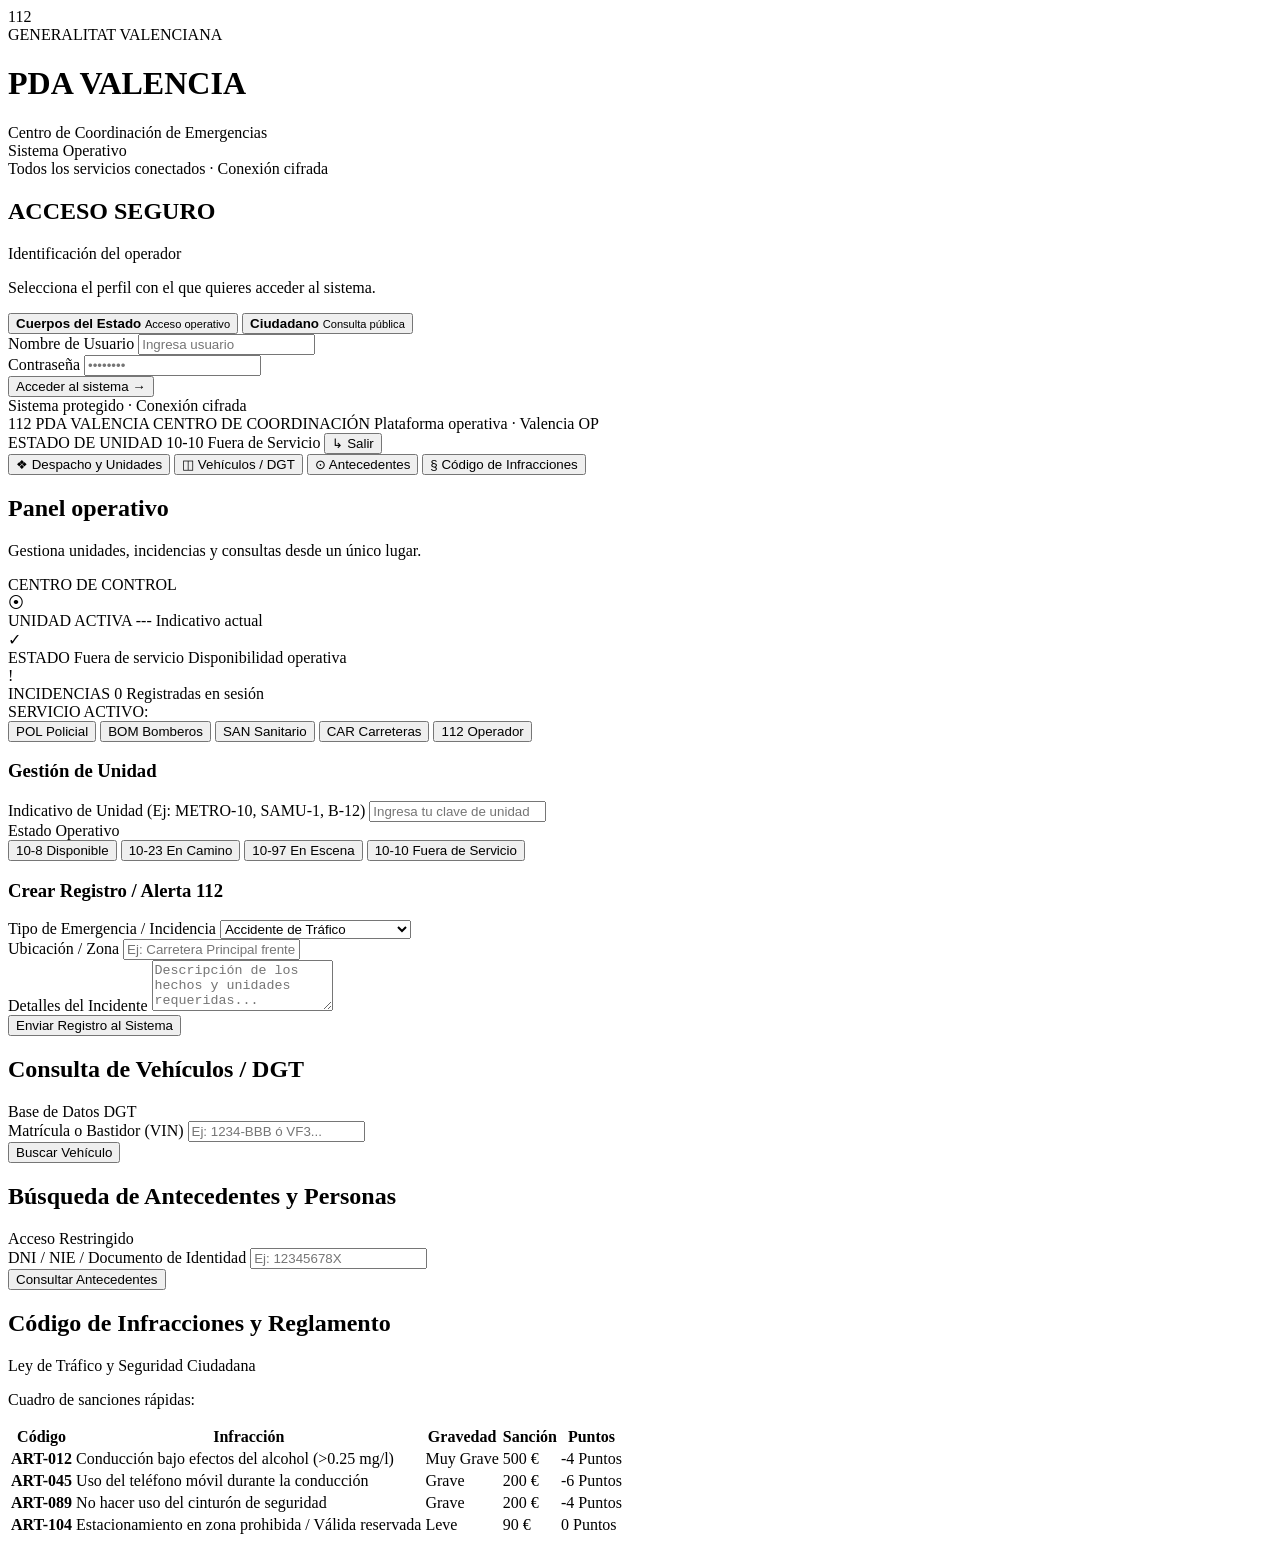
==== commit 1f6f64fa: "Update index.html" ====
--- a/index.html
+++ b/index.html
@@ -24,7 +24,7 @@
         <div class="system-status">
             <div class="status-indicator">
                 <span class="status-dot"></span>
-                <span id="label-sistema-estado">Sistema Operativo</span>
+                <span>Sistema Operativo</span>
             </div>
             <span class="sub-status">Todos los servicios conectados · Conexión cifrada</span>
         </div>
@@ -62,9 +62,9 @@
                         <input type="password" id="password" placeholder="••••••••" required>
                     </div>
                     <div class="alert-box error" id="login-alert" style="display: none;">
-                        <span id="login-alert-text">⚠️ Credenciales incorrectas.</span>
-                    </div>
-                    <button type="submit" class="btn btn-primary btn-block" id="btn-login">Acceder al sistema →</button>
+                        <span>⚠️ Credenciales incorrectas para Cuerpos del Estado.</span>
+                    </div>
+                    <button type="submit" class="btn btn-primary btn-block">Acceder al sistema →</button>
                 </form>
 
                 <div class="card-footer">
@@ -91,120 +91,204 @@
 
             <!-- Menú Módulos Tácticos -->
             <nav class="module-nav" id="module-nav">
-                <button class="btn-module active" data-tab="despacho">❖ Despacho y Unidades</button>
-                <button class="btn-module" data-tab="vehiculos">◫ Vehículos / DGT</button>
-                <button class="btn-module" data-tab="antecedentes">⊙ Antecedentes</button>
-                <button class="btn-module" data-tab="infracciones">§ Código de Infracciones</button>
+                <button class="btn-module active" data-target="view-despacho">❖ Despacho y Unidades</button>
+                <button class="btn-module" data-target="view-vehiculos">◫ Vehículos / DGT</button>
+                <button class="btn-module" data-target="view-antecedentes">⊙ Antecedentes</button>
+                <button class="btn-module" data-target="view-infracciones">§ Código de Infracciones</button>
             </nav>
 
-            <!-- Resumen del Panel Operativo -->
-            <section class="card dashboard-card">
-                <div class="dashboard-header">
-                    <div>
-                        <h2 id="section-title">Panel operativo</h2>
-                        <p id="section-desc">Gestiona unidades, incidencias y consultas desde un único lugar.</p>
-                    </div>
-                    <div class="control-center-tag">
-                        <span>CENTRO DE CONTROL</span>
-                    </div>
-                </div>
-
-                <div class="metrics-grid">
-                    <div class="metric-card">
-                        <div class="metric-icon">⦿</div>
-                        <div class="metric-info">
-                            <span class="metric-label">UNIDAD ACTIVA</span>
-                            <span class="metric-value" id="display-indicativo">---</span>
-                            <span class="metric-sub">Indicativo actual</span>
-                        </div>
-                    </div>
-                    <div class="metric-card">
-                        <div class="metric-icon text-warning">✓</div>
-                        <div class="metric-info">
-                            <span class="metric-label">ESTADO</span>
-                            <span class="metric-value text-danger" id="display-estado">Fuera de servicio</span>
-                            <span class="metric-sub">Disponibilidad operativa</span>
-                        </div>
-                    </div>
-                    <div class="metric-card">
-                        <div class="metric-icon text-info">!</div>
-                        <div class="metric-info">
-                            <span class="metric-label">INCIDENCIAS</span>
-                            <span class="metric-value" id="display-incidencias-count">0</span>
-                            <span class="metric-sub">Registradas en sesión</span>
-                        </div>
-                    </div>
-                </div>
-
-                <!-- Filtro por Servicio Activo -->
-                <div class="service-filters">
-                    <span class="filter-label">SERVICIO ACTIVO:</span>
-                    <div class="filter-buttons" id="service-selector">
-                        <button class="btn-service active" data-service="POL">POL <span>Policial</span></button>
-                        <button class="btn-service" data-service="BOM">BOM <span>Bomberos</span></button>
-                        <button class="btn-service" data-service="SAN">SAN <span>Sanitario</span></button>
-                        <button class="btn-service" data-service="CAR">CAR <span>Carreteras</span></button>
-                        <button class="btn-service" data-service="112">112 <span>Operador</span></button>
-                    </div>
-                </div>
-            </section>
-
-            <!-- Sección Gestión de Unidad y Alertas -->
-            <div class="grid-two-columns">
-                
-                <!-- Gestión de Unidad -->
+            <!-- ================= VISTA 1: DESPACHO Y UNIDADES ================= -->
+            <div id="view-despacho" class="tab-view active">
+                <section class="card dashboard-card">
+                    <div class="dashboard-header">
+                        <div>
+                            <h2>Panel operativo</h2>
+                            <p>Gestiona unidades, incidencias y consultas desde un único lugar.</p>
+                        </div>
+                        <div class="control-center-tag">
+                            <span>CENTRO DE CONTROL</span>
+                        </div>
+                    </div>
+
+                    <div class="metrics-grid">
+                        <div class="metric-card">
+                            <div class="metric-icon">⦿</div>
+                            <div class="metric-info">
+                                <span class="metric-label">UNIDAD ACTIVA</span>
+                                <span class="metric-value" id="display-indicativo">---</span>
+                                <span class="metric-sub">Indicativo actual</span>
+                            </div>
+                        </div>
+                        <div class="metric-card">
+                            <div class="metric-icon text-warning">✓</div>
+                            <div class="metric-info">
+                                <span class="metric-label">ESTADO</span>
+                                <span class="metric-value text-danger" id="display-estado">Fuera de servicio</span>
+                                <span class="metric-sub">Disponibilidad operativa</span>
+                            </div>
+                        </div>
+                        <div class="metric-card">
+                            <div class="metric-icon text-info">!</div>
+                            <div class="metric-info">
+                                <span class="metric-label">INCIDENCIAS</span>
+                                <span class="metric-value" id="display-incidencias-count">0</span>
+                                <span class="metric-sub">Registradas en sesión</span>
+                            </div>
+                        </div>
+                    </div>
+
+                    <div class="service-filters">
+                        <span class="filter-label">SERVICIO ACTIVO:</span>
+                        <div class="filter-buttons" id="service-selector">
+                            <button class="btn-service active">POL <span>Policial</span></button>
+                            <button class="btn-service">BOM <span>Bomberos</span></button>
+                            <button class="btn-service">SAN <span>Sanitario</span></button>
+                            <button class="btn-service">CAR <span>Carreteras</span></button>
+                            <button class="btn-service">112 <span>Operador</span></button>
+                        </div>
+                    </div>
+                </section>
+
+                <div class="grid-two-columns">
+                    <section class="card">
+                        <div class="card-header">
+                            <h3>Gestión de Unidad</h3>
+                        </div>
+                        <div class="form-group">
+                            <label for="indicativo">Indicativo de Unidad (Ej: METRO-10, SAMU-1, B-12)</label>
+                            <input type="text" id="indicativo" placeholder="Ingresa tu clave de unidad">
+                        </div>
+
+                        <label class="section-label">Estado Operativo</label>
+                        <div class="status-buttons-grid" id="status-selector">
+                            <button class="btn-status status-108" data-code="10-8" data-label="Disponible" data-color="text-success">10-8 Disponible</button>
+                            <button class="btn-status status-1023" data-code="10-23" data-label="En Camino" data-color="text-info">10-23 En Camino</button>
+                            <button class="btn-status status-1097" data-code="10-97" data-label="En Escena" data-color="text-warning">10-97 En Escena</button>
+                            <button class="btn-status status-1010 active" data-code="10-10" data-label="Fuera de Servicio" data-color="text-danger">10-10 Fuera de Servicio</button>
+                        </div>
+                    </section>
+
+                    <section class="card">
+                        <div class="card-header">
+                            <h3>Crear Registro / Alerta 112</h3>
+                        </div>
+                        <form class="alert-form" id="alert-form">
+                            <div class="form-group">
+                                <label for="tipo-incidencia">Tipo de Emergencia / Incidencia</label>
+                                <select id="tipo-incidencia">
+                                    <option>Accidente de Tráfico</option>
+                                    <option>Incendio Urbano / Forestal</option>
+                                    <option>Asistencia Sanitaria Urgente</option>
+                                    <option>Alteración del Orden Público</option>
+                                    <option>Robo / Atraco en Proceso</option>
+                                </select>
+                            </div>
+                            <div class="form-group">
+                                <label for="ubicacion">Ubicación / Zona</label>
+                                <input type="text" id="ubicacion" placeholder="Ej: Carretera Principal frente a N-332" required>
+                            </div>
+                            <div class="form-group">
+                                <label for="detalles">Detalles del Incidente</label>
+                                <textarea id="detalles" rows="3" placeholder="Descripción de los hechos y unidades requeridas..." required></textarea>
+                            </div>
+                            <button type="submit" class="btn btn-primary btn-block">Enviar Registro al Sistema</button>
+                        </form>
+                    </section>
+                </div>
+            </div>
+
+            <!-- ================= VISTA 2: VEHÍCULOS / DGT ================= -->
+            <div id="view-vehiculos" class="tab-view">
                 <section class="card">
                     <div class="card-header">
-                        <h3>Gestión de Unidad</h3>
-                    </div>
-                    <div class="form-group">
-                        <label for="indicativo">Indicativo de Unidad (Ej: METRO-10, SAMU-1, B-12)</label>
-                        <input type="text" id="indicativo" placeholder="Ingresa tu clave de unidad">
-                    </div>
-
-                    <label class="section-label">Estado Operativo</label>
-                    <div class="status-buttons-grid" id="status-selector">
-                        <button class="btn-status status-108" data-code="10-8" data-label="Disponible" data-color="text-success">10-8 Disponible</button>
-                        <button class="btn-status status-1023" data-code="10-23" data-label="En Camino" data-color="text-info">10-23 En Camino</button>
-                        <button class="btn-status status-1097" data-code="10-97" data-label="En Escena" data-color="text-warning">10-97 En Escena</button>
-                        <button class="btn-status status-1010 active" data-code="10-10" data-label="Fuera de Servicio" data-color="text-danger">10-10 Fuera de Servicio</button>
-                    </div>
-                </section>
-
-                <!-- Crear Registro / Alerta 112 -->
+                        <h2>Consulta de Vehículos / DGT</h2>
+                        <span class="badge">Base de Datos DGT</span>
+                    </div>
+                    <form class="search-box-group" onsubmit="event.preventDefault(); alert('Consultando base de datos DGT...');">
+                        <div class="form-group">
+                            <label for="matricula">Matrícula o Bastidor (VIN)</label>
+                            <input type="text" id="matricula" placeholder="Ej: 1234-BBB ó VF3...">
+                        </div>
+                        <button type="submit" class="btn btn-primary">Buscar Vehículo</button>
+                    </form>
+                </section>
+            </div>
+
+            <!-- ================= VISTA 3: ANTECEDENTES ================= -->
+            <div id="view-antecedentes" class="tab-view">
                 <section class="card">
                     <div class="card-header">
-                        <h3>Crear Registro / Alerta 112</h3>
-                    </div>
-                    <form class="alert-form" id="alert-form">
+                        <h2>Búsqueda de Antecedentes y Personas</h2>
+                        <span class="badge">Acceso Restringido</span>
+                    </div>
+                    <form class="search-box-group" onsubmit="event.preventDefault(); alert('Consultando registros policiales...');">
                         <div class="form-group">
-                            <label for="tipo-incidencia">Tipo de Emergencia / Incidencia</label>
-                            <select id="tipo-incidencia">
-                                <option>Accidente de Tráfico</option>
-                                <option>Incendio Urbano / Forestal</option>
-                                <option>Asistencia Sanitaria Urgente</option>
-                                <option>Alteración del Orden Público</option>
-                                <option>Robo / Atraco en Proceso</option>
-                            </select>
-                        </div>
-                        <div class="form-group">
-                            <label for="ubicacion">Ubicación / Zona</label>
-                            <input type="text" id="ubicacion" placeholder="Ej: Carretera Principal frente a N-332" required>
-                        </div>
-                        <div class="form-group">
-                            <label for="detalles">Detalles del Incidente</label>
-                            <textarea id="detalles" rows="3" placeholder="Descripción de los hechos y unidades requeridas..." required></textarea>
-                        </div>
-                        <button type="submit" class="btn btn-primary btn-block">Enviar Registro al Sistema</button>
+                            <label for="dni">DNI / NIE / Documento de Identidad</label>
+                            <input type="text" id="dni" placeholder="Ej: 12345678X">
+                        </div>
+                        <button type="submit" class="btn btn-primary">Consultar Antecedentes</button>
                     </form>
                 </section>
-
+            </div>
+
+            <!-- ================= VISTA 4: CÓDIGO DE INFRACCIONES ================= -->
+            <div id="view-infracciones" class="tab-view">
+                <section class="card">
+                    <div class="card-header">
+                        <h2>Código de Infracciones y Reglamento</h2>
+                        <span class="badge">Ley de Tráfico y Seguridad Ciudadana</span>
+                    </div>
+                    <p class="instruction">Cuadro de sanciones rápidas:</p>
+
+                    <div class="table-container">
+                        <table class="data-table">
+                            <thead>
+                                <tr>
+                                    <th>Código</th>
+                                    <th>Infracción</th>
+                                    <th>Gravedad</th>
+                                    <th>Sanción</th>
+                                    <th>Puntos</th>
+                                </tr>
+                            </thead>
+                            <tbody>
+                                <tr>
+                                    <td><strong>ART-012</strong></td>
+                                    <td>Conducción bajo efectos del alcohol (&gt;0.25 mg/l)</td>
+                                    <td><span class="text-danger">Muy Grave</span></td>
+                                    <td>500 €</td>
+                                    <td>-4 Puntos</td>
+                                </tr>
+                                <tr>
+                                    <td><strong>ART-045</strong></td>
+                                    <td>Uso del teléfono móvil durante la conducción</td>
+                                    <td><span class="text-warning">Grave</span></td>
+                                    <td>200 €</td>
+                                    <td>-6 Puntos</td>
+                                </tr>
+                                <tr>
+                                    <td><strong>ART-089</strong></td>
+                                    <td>No hacer uso del cinturón de seguridad</td>
+                                    <td><span class="text-warning">Grave</span></td>
+                                    <td>200 €</td>
+                                    <td>-4 Puntos</td>
+                                </tr>
+                                <tr>
+                                    <td><strong>ART-104</strong></td>
+                                    <td>Estacionamiento en zona prohibida / Válida reservada</td>
+                                    <td><span class="text-info">Leve</span></td>
+                                    <td>90 €</td>
+                                    <td>0 Puntos</td>
+                                </tr>
+                            </tbody>
+                        </table>
+                    </div>
+                </section>
             </div>
 
         </main>
     </div>
 
-    <!-- Carga del JS Interactivo -->
     <script src="app.js"></script>
 </body>
 </html>
--- a/styles.css
+++ b/styles.css
@@ -1,509 +1,10 @@
-/* ==========================================================================
-   ESTILOS PDA OPERATIVA 112 - PALETA TÁCTICA
-   ========================================================================== */
-:root {
-    --bg-dark: #0b0f17;
-    --bg-card: #151c28;
-    --bg-input: #1e293b;
-    --border-color: #334155;
-    
-    --primary-blue: #2563eb;
-    --primary-hover: #1d4ed8;
-    --accent-red: #ef4444;
-    --accent-amber: #f59e0b;
-    --accent-green: #10b981;
-    --accent-cyan: #06b6d4;
-    
-    --text-primary: #f8fafc;
-    --text-secondary: #94a3b8;
-    --text-muted: #64748b;
-    
-    --font-sans: 'Plus Jakarta Sans', system-ui, -apple-system, sans-serif;
-    --font-mono: 'JetBrains Mono', monospace;
+.text-success { color: var(--accent-green) !important; }
+.text-info { color: var(--accent-cyan) !important; }
+.text-warning { color: var(--accent-amber) !important; }
+.text-danger { color: var(--accent-red) !important; }
+
+.status-online {
+    background: rgba(16, 185, 129, 0.2);
+    color: var(--accent-green);
+    border: 1px solid var(--accent-green);
 }
-
-* {
-    margin: 0;
-    padding: 0;
-    box-sizing: border-box;
-}
-
-body {
-    background-color: var(--bg-dark);
-    color: var(--text-primary);
-    font-family: var(--font-sans);
-    line-height: 1.5;
-    padding: 16px;
-    min-height: 100vh;
-}
-
-/* Header Institucional */
-.top-bar {
-    display: flex;
-    justify-content: space-between;
-    align-items: center;
-    background: var(--bg-card);
-    border: 1px solid var(--border-color);
-    padding: 12px 20px;
-    border-radius: 8px;
-    margin-bottom: 16px;
-}
-
-.brand {
-    display: flex;
-    align-items: center;
-    gap: 16px;
-}
-
-.emergency-badge {
-    background-color: var(--accent-red);
-    color: #fff;
-    font-weight: 700;
-    font-size: 1.2rem;
-    padding: 6px 12px;
-    border-radius: 6px;
-    font-family: var(--font-mono);
-}
-
-.sub-title {
-    font-size: 0.7rem;
-    letter-spacing: 1.5px;
-    color: var(--text-muted);
-    font-weight: 700;
-    display: block;
-}
-
-.main-title {
-    font-size: 1.25rem;
-    font-weight: 700;
-    letter-spacing: 0.5px;
-    line-height: 1.1;
-}
-
-.center-title {
-    font-size: 0.8rem;
-    color: var(--text-secondary);
-}
-
-.system-status {
-    text-align: right;
-}
-
-.status-indicator {
-    display: inline-flex;
-    align-items: center;
-    gap: 8px;
-    font-weight: 600;
-    font-size: 0.85rem;
-    color: var(--accent-green);
-}
-
-.status-dot {
-    width: 8px;
-    height: 8px;
-    background-color: var(--accent-green);
-    border-radius: 50%;
-    box-shadow: 0 0 8px var(--accent-green);
-}
-
-.sub-status {
-    display: block;
-    font-size: 0.75rem;
-    color: var(--text-muted);
-}
-
-/* Layout General */
-.app-layout {
-    display: grid;
-    grid-template-columns: 320px 1fr;
-    gap: 16px;
-}
-
-/* Tarjetas base */
-.card {
-    background-color: var(--bg-card);
-    border: 1px solid var(--border-color);
-    border-radius: 8px;
-    padding: 20px;
-    margin-bottom: 16px;
-}
-
-.card-header {
-    display: flex;
-    justify-content: space-between;
-    align-items: center;
-    margin-bottom: 16px;
-    border-bottom: 1px solid var(--border-color);
-    padding-bottom: 10px;
-}
-
-.card-header h2, .card-header h3 {
-    font-size: 1.05rem;
-    font-weight: 600;
-}
-
-.badge {
-    background: var(--bg-input);
-    color: var(--text-secondary);
-    font-size: 0.75rem;
-    padding: 3px 8px;
-    border-radius: 4px;
-}
-
-.instruction {
-    font-size: 0.85rem;
-    color: var(--text-secondary);
-    margin-bottom: 16px;
-}
-
-/* Selector de Roles */
-.role-selector {
-    display: grid;
-    grid-template-columns: 1fr 1fr;
-    gap: 8px;
-    margin-bottom: 16px;
-}
-
-.btn-role {
-    background: var(--bg-input);
-    border: 1px solid var(--border-color);
-    color: var(--text-secondary);
-    padding: 10px 8px;
-    border-radius: 6px;
-    cursor: pointer;
-    text-align: left;
-    transition: all 0.2s;
-}
-
-.btn-role strong {
-    display: block;
-    font-size: 0.8rem;
-    color: var(--text-primary);
-}
-
-.btn-role small {
-    font-size: 0.7rem;
-}
-
-.btn-role.active {
-    border-color: var(--primary-blue);
-    background: rgba(37, 99, 235, 0.15);
-}
-
-/* Formularios */
-.form-group {
-    margin-bottom: 14px;
-}
-
-.form-group label {
-    display: block;
-    font-size: 0.8rem;
-    color: var(--text-secondary);
-    margin-bottom: 6px;
-}
-
-input[type="text"], input[type="password"], select, textarea {
-    width: 100%;
-    background-color: var(--bg-input);
-    border: 1px solid var(--border-color);
-    color: var(--text-primary);
-    padding: 10px 12px;
-    border-radius: 6px;
-    font-family: inherit;
-    font-size: 0.9rem;
-}
-
-input:focus, select:focus, textarea:focus {
-    outline: none;
-    border-color: var(--primary-blue);
-}
-
-.alert-box.error {
-    background: rgba(239, 68, 68, 0.15);
-    border: 1px solid var(--accent-red);
-    color: var(--accent-red);
-    padding: 10px;
-    border-radius: 6px;
-    font-size: 0.8rem;
-    margin-bottom: 14px;
-}
-
-.card-footer {
-    margin-top: 16px;
-    font-size: 0.75rem;
-    color: var(--text-muted);
-    text-align: center;
-}
-
-/* Botones */
-.btn {
-    padding: 10px 16px;
-    border-radius: 6px;
-    font-weight: 600;
-    font-size: 0.85rem;
-    cursor: pointer;
-    border: 1px solid transparent;
-    transition: all 0.2s;
-}
-
-.btn-primary {
-    background-color: var(--primary-blue);
-    color: #fff;
-}
-
-.btn-primary:hover {
-    background-color: var(--primary-hover);
-}
-
-.btn-outline {
-    background: transparent;
-    border-color: var(--border-color);
-    color: var(--text-secondary);
-}
-
-.btn-outline:hover {
-    background: var(--bg-input);
-    color: var(--text-primary);
-}
-
-.btn-block {
-    width: 100%;
-}
-
-.btn-sm {
-    padding: 4px 10px;
-    font-size: 0.75rem;
-}
-
-/* Toolbar Operativo */
-.nav-toolbar {
-    background: var(--bg-card);
-    border: 1px solid var(--border-color);
-    padding: 12px 16px;
-    border-radius: 8px;
-    display: flex;
-    justify-content: space-between;
-    align-items: center;
-    margin-bottom: 12px;
-}
-
-.nav-tag {
-    font-family: var(--font-mono);
-    font-weight: 700;
-    color: var(--primary-blue);
-    margin-right: 8px;
-}
-
-.nav-subtag {
-    font-size: 0.85rem;
-    font-weight: 600;
-    margin-right: 12px;
-}
-
-.nav-info {
-    font-size: 0.8rem;
-    color: var(--text-muted);
-}
-
-.toolbar-status {
-    display: flex;
-    align-items: center;
-    gap: 12px;
-}
-
-.status-badge {
-    font-size: 0.75rem;
-    padding: 4px 10px;
-    border-radius: 4px;
-    font-family: var(--font-mono);
-    font-weight: 600;
-}
-
-.status-offline {
-    background: rgba(239, 68, 68, 0.2);
-    color: var(--accent-red);
-    border: 1px solid var(--accent-red);
-}
-
-/* Módulos Nav */
-.module-nav {
-    display: grid;
-    grid-template-columns: repeat(4, 1fr);
-    gap: 8px;
-    margin-bottom: 16px;
-}
-
-.btn-module {
-    background: var(--bg-card);
-    border: 1px solid var(--border-color);
-    color: var(--text-secondary);
-    padding: 10px;
-    border-radius: 6px;
-    font-size: 0.85rem;
-    font-weight: 600;
-    cursor: pointer;
-    transition: all 0.2s;
-}
-
-.btn-module.active, .btn-module:hover {
-    background: var(--bg-input);
-    border-color: var(--primary-blue);
-    color: var(--text-primary);
-}
-
-/* Dashboard Metrics */
-.dashboard-header {
-    display: flex;
-    justify-content: space-between;
-    align-items: flex-start;
-    margin-bottom: 20px;
-}
-
-.control-center-tag {
-    background: var(--bg-input);
-    border: 1px solid var(--border-color);
-    padding: 4px 8px;
-    border-radius: 4px;
-    font-size: 0.7rem;
-    font-family: var(--font-mono);
-    color: var(--accent-cyan);
-}
-
-.metrics-grid {
-    display: grid;
-    grid-template-columns: repeat(3, 1fr);
-    gap: 12px;
-    margin-bottom: 20px;
-}
-
-.metric-card {
-    background: var(--bg-input);
-    border: 1px solid var(--border-color);
-    padding: 14px;
-    border-radius: 6px;
-    display: flex;
-    align-items: center;
-    gap: 12px;
-}
-
-.metric-icon {
-    font-size: 1.5rem;
-}
-
-.metric-label {
-    display: block;
-    font-size: 0.7rem;
-    color: var(--text-muted);
-    font-weight: 700;
-}
-
-.metric-value {
-    display: block;
-    font-size: 1.1rem;
-    font-weight: 700;
-}
-
-.metric-sub {
-    font-size: 0.7rem;
-    color: var(--text-secondary);
-}
-
-/* Filtro de Servicios */
-.service-filters {
-    border-top: 1px solid var(--border-color);
-    padding-top: 16px;
-    display: flex;
-    align-items: center;
-    gap: 12px;
-}
-
-.filter-label {
-    font-size: 0.75rem;
-    font-weight: 700;
-    color: var(--text-muted);
-    font-family: var(--font-mono);
-}
-
-.filter-buttons {
-    display: flex;
-    gap: 8px;
-    flex-wrap: wrap;
-}
-
-.btn-service {
-    background: var(--bg-input);
-    border: 1px solid var(--border-color);
-    color: var(--text-primary);
-    padding: 6px 12px;
-    border-radius: 4px;
-    font-weight: 700;
-    font-size: 0.8rem;
-    cursor: pointer;
-}
-
-.btn-service span {
-    font-weight: 400;
-    color: var(--text-secondary);
-    font-size: 0.75rem;
-}
-
-.btn-service.active {
-    border-color: var(--primary-blue);
-    background: rgba(37, 99, 235, 0.2);
-}
-
-/* Grilla Inferior */
-.grid-two-columns {
-    display: grid;
-    grid-template-columns: 1fr 1fr;
-    gap: 16px;
-}
-
-.section-label {
-    display: block;
-    font-size: 0.8rem;
-    color: var(--text-secondary);
-    margin: 12px 0 8px;
-}
-
-.status-buttons-grid {
-    display: grid;
-    grid-template-columns: 1fr 1fr;
-    gap: 8px;
-}
-
-.btn-status {
-    padding: 10px;
-    border-radius: 6px;
-    border: 1px solid var(--border-color);
-    background: var(--bg-input);
-    color: var(--text-secondary);
-    font-size: 0.8rem;
-    font-weight: 600;
-    font-family: var(--font-mono);
-    cursor: pointer;
-    transition: all 0.2s;
-}
-
-.status-108.active { border-color: var(--accent-green); color: var(--accent-green); background: rgba(16, 185, 129, 0.1); }
-.status-1023.active { border-color: var(--accent-cyan); color: var(--accent-cyan); background: rgba(6, 182, 212, 0.1); }
-.status-1097.active { border-color: var(--accent-amber); color: var(--accent-amber); background: rgba(245, 158, 11, 0.1); }
-.status-1010.active { border-color: var(--accent-red); color: var(--accent-red); background: rgba(239, 68, 68, 0.1); }
-
-/* Utility Classes */
-.text-danger { color: var(--accent-red); }
-.text-warning { color: var(--accent-amber); }
-.text-info { color: var(--accent-cyan); }
-
-/* Responsivo */
-@media (max-width: 1024px) {
-    .app-layout { grid-template-columns: 1fr; }
-    .grid-two-columns { grid-template-columns: 1fr; }
-    .module-nav { grid-template-columns: repeat(2, 1fr); }
-}
-
-@media (max-width: 640px) {
-    .metrics-grid { grid-template-columns: 1fr; }
-    .top-bar { flex-direction: column; align-items: flex-start; gap: 12px; }
-    .system-status { text-align: left; }
-}
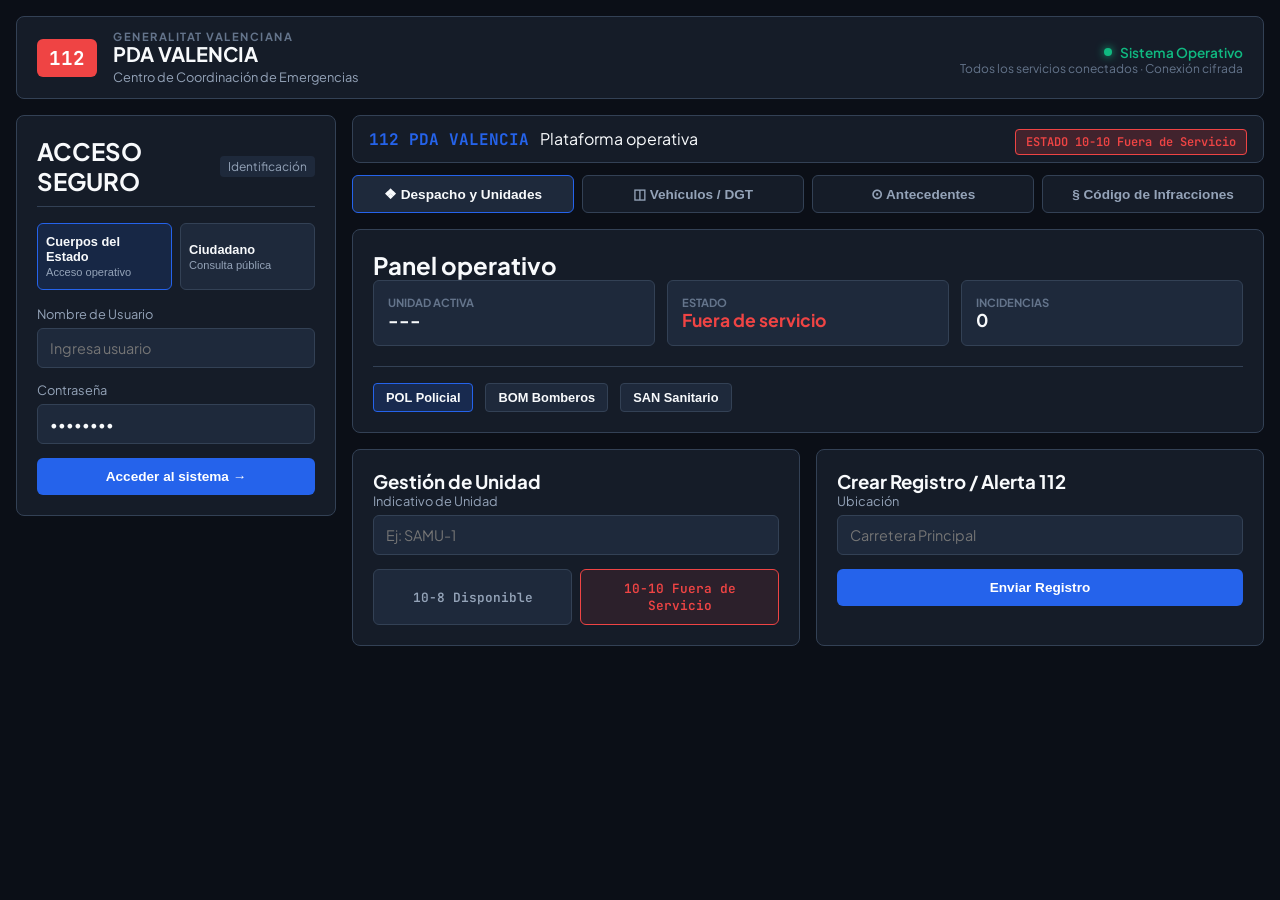
==== commit 6931171b: "Update index.html" ====
--- a/index.html
+++ b/index.html
@@ -7,11 +7,101 @@
     <link rel="preconnect" href="https://fonts.googleapis.com">
     <link rel="preconnect" href="https://fonts.gstatic.com" crossorigin>
     <link href="https://fonts.googleapis.com/css2?family=JetBrains+Mono:wght@400;600&family=Plus+Jakarta+Sans:wght@400;600;700&display=swap" rel="stylesheet">
-    <link rel="stylesheet" href="styles.css">
+    
+    <style>
+        :root {
+            --bg-dark: #0b0f17;
+            --bg-card: #151c28;
+            --bg-input: #1e293b;
+            --border-color: #334155;
+            --primary-blue: #2563eb;
+            --primary-hover: #1d4ed8;
+            --accent-red: #ef4444;
+            --accent-amber: #f59e0b;
+            --accent-green: #10b981;
+            --accent-cyan: #06b6d4;
+            --text-primary: #f8fafc;
+            --text-secondary: #94a3b8;
+            --text-muted: #64748b;
+            --font-sans: 'Plus Jakarta Sans', system-ui, sans-serif;
+            --font-mono: 'JetBrains Mono', monospace;
+        }
+
+        * { margin: 0; padding: 0; box-sizing: border-box; }
+        body { background-color: var(--bg-dark); color: var(--text-primary); font-family: var(--font-sans); padding: 16px; min-height: 100vh; }
+
+        .top-bar { display: flex; justify-content: space-between; align-items: center; background: var(--bg-card); border: 1px solid var(--border-color); padding: 12px 20px; border-radius: 8px; margin-bottom: 16px; }
+        .brand { display: flex; align-items: center; gap: 16px; }
+        .emergency-badge { background-color: var(--accent-red); color: #fff; font-weight: 700; font-size: 1.2rem; padding: 6px 12px; border-radius: 6px; font-family: var(--font-mono); }
+        .sub-title { font-size: 0.7rem; letter-spacing: 1.5px; color: var(--text-muted); font-weight: 700; display: block; }
+        .main-title { font-size: 1.25rem; font-weight: 700; line-height: 1.1; }
+        .center-title { font-size: 0.8rem; color: var(--text-secondary); }
+        .system-status { text-align: right; }
+        .status-indicator { display: inline-flex; align-items: center; gap: 8px; font-weight: 600; font-size: 0.85rem; color: var(--accent-green); }
+        .status-dot { width: 8px; height: 8px; background-color: var(--accent-green); border-radius: 50%; box-shadow: 0 0 8px var(--accent-green); }
+        .sub-status { display: block; font-size: 0.75rem; color: var(--text-muted); }
+
+        .app-layout { display: grid; grid-template-columns: 320px 1fr; gap: 16px; }
+        .card { background-color: var(--bg-card); border: 1px solid var(--border-color); border-radius: 8px; padding: 20px; margin-bottom: 16px; }
+        .card-header { display: flex; justify-content: space-between; align-items: center; margin-bottom: 16px; border-bottom: 1px solid var(--border-color); padding-bottom: 10px; }
+        .badge { background: var(--bg-input); color: var(--text-secondary); font-size: 0.75rem; padding: 3px 8px; border-radius: 4px; }
+
+        .role-selector { display: grid; grid-template-columns: 1fr 1fr; gap: 8px; margin-bottom: 16px; }
+        .btn-role { background: var(--bg-input); border: 1px solid var(--border-color); color: var(--text-secondary); padding: 10px 8px; border-radius: 6px; cursor: pointer; text-align: left; }
+        .btn-role strong { display: block; font-size: 0.8rem; color: var(--text-primary); }
+        .btn-role.active { border-color: var(--primary-blue); background: rgba(37, 99, 235, 0.15); }
+
+        .form-group { margin-bottom: 14px; }
+        .form-group label { display: block; font-size: 0.8rem; color: var(--text-secondary); margin-bottom: 6px; }
+        input, select, textarea { width: 100%; background-color: var(--bg-input); border: 1px solid var(--border-color); color: var(--text-primary); padding: 10px 12px; border-radius: 6px; font-family: inherit; font-size: 0.9rem; }
+        
+        .btn { padding: 10px 16px; border-radius: 6px; font-weight: 600; font-size: 0.85rem; cursor: pointer; border: 1px solid transparent; }
+        .btn-primary { background-color: var(--primary-blue); color: #fff; }
+        .btn-outline { background: transparent; border-color: var(--border-color); color: var(--text-secondary); }
+        .btn-block { width: 100%; }
+        .btn-sm { padding: 4px 10px; font-size: 0.75rem; }
+
+        .nav-toolbar { background: var(--bg-card); border: 1px solid var(--border-color); padding: 12px 16px; border-radius: 8px; display: flex; justify-content: space-between; align-items: center; margin-bottom: 12px; }
+        .nav-tag { font-family: var(--font-mono); font-weight: 700; color: var(--primary-blue); margin-right: 8px; }
+        .status-badge { font-size: 0.75rem; padding: 4px 10px; border-radius: 4px; font-family: var(--font-mono); font-weight: 600; }
+        .status-offline { background: rgba(239, 68, 68, 0.2); color: var(--accent-red); border: 1px solid var(--accent-red); }
+
+        .module-nav { display: grid; grid-template-columns: repeat(4, 1fr); gap: 8px; margin-bottom: 16px; }
+        .btn-module { background: var(--bg-card); border: 1px solid var(--border-color); color: var(--text-secondary); padding: 10px; border-radius: 6px; font-size: 0.85rem; font-weight: 600; cursor: pointer; }
+        .btn-module.active { background: var(--bg-input); border-color: var(--primary-blue); color: var(--text-primary); }
+
+        .tab-view { display: none; }
+        .tab-view.active { display: block; }
+
+        .metrics-grid { display: grid; grid-template-columns: repeat(3, 1fr); gap: 12px; margin-bottom: 20px; }
+        .metric-card { background: var(--bg-input); border: 1px solid var(--border-color); padding: 14px; border-radius: 6px; display: flex; align-items: center; gap: 12px; }
+        .metric-label { display: block; font-size: 0.7rem; color: var(--text-muted); font-weight: 700; }
+        .metric-value { display: block; font-size: 1.1rem; font-weight: 700; }
+
+        .service-filters { border-top: 1px solid var(--border-color); padding-top: 16px; display: flex; align-items: center; gap: 12px; }
+        .btn-service { background: var(--bg-input); border: 1px solid var(--border-color); color: var(--text-primary); padding: 6px 12px; border-radius: 4px; font-weight: 700; font-size: 0.8rem; cursor: pointer; }
+        .btn-service.active { border-color: var(--primary-blue); background: rgba(37, 99, 235, 0.2); }
+
+        .grid-two-columns { display: grid; grid-template-columns: 1fr 1fr; gap: 16px; }
+        .status-buttons-grid { display: grid; grid-template-columns: 1fr 1fr; gap: 8px; }
+        .btn-status { padding: 10px; border-radius: 6px; border: 1px solid var(--border-color); background: var(--bg-input); color: var(--text-secondary); font-size: 0.8rem; font-weight: 600; font-family: var(--font-mono); cursor: pointer; }
+        .status-1010.active { border-color: var(--accent-red); color: var(--accent-red); background: rgba(239, 68, 68, 0.1); }
+
+        .data-table { width: 100%; border-collapse: collapse; font-size: 0.85rem; text-align: left; }
+        .data-table th, .data-table td { padding: 10px; border-bottom: 1px solid var(--border-color); }
+        
+        .text-danger { color: var(--accent-red); }
+        .text-warning { color: var(--accent-amber); }
+        .text-info { color: var(--accent-cyan); }
+
+        @media (max-width: 1024px) {
+            .app-layout, .grid-two-columns { grid-template-columns: 1fr; }
+            .module-nav { grid-template-columns: repeat(2, 1fr); }
+        }
+    </style>
 </head>
 <body>
 
-    <!-- Encabezado Institucional -->
     <header class="top-bar">
         <div class="brand">
             <span class="emergency-badge">112</span>
@@ -31,264 +121,162 @@
     </header>
 
     <div class="app-layout">
-        
-        <!-- Panel Izquierdo: Acceso e Identificación -->
         <aside class="sidebar">
-            <div class="card login-card">
+            <div class="card">
                 <div class="card-header">
                     <h2>ACCESO SEGURO</h2>
-                    <span class="badge">Identificación del operador</span>
-                </div>
-                <p class="instruction">Selecciona el perfil con el que quieres acceder al sistema.</p>
-                
-                <div class="role-selector" id="role-selector">
-                    <button type="button" class="btn-role active" data-role="cuerpos">
+                    <span class="badge">Identificación</span>
+                </div>
+                <div class="role-selector">
+                    <button type="button" class="btn-role active">
                         <strong>Cuerpos del Estado</strong>
                         <small>Acceso operativo</small>
                     </button>
-                    <button type="button" class="btn-role" data-role="ciudadano">
+                    <button type="button" class="btn-role">
                         <strong>Ciudadano</strong>
                         <small>Consulta pública</small>
                     </button>
                 </div>
-
-                <form class="login-form" id="login-form">
-                    <div class="form-group">
-                        <label for="usuario">Nombre de Usuario</label>
-                        <input type="text" id="usuario" placeholder="Ingresa usuario" required>
-                    </div>
-                    <div class="form-group">
-                        <label for="password">Contraseña</label>
-                        <input type="password" id="password" placeholder="••••••••" required>
-                    </div>
-                    <div class="alert-box error" id="login-alert" style="display: none;">
-                        <span>⚠️ Credenciales incorrectas para Cuerpos del Estado.</span>
+                <form onsubmit="event.preventDefault();">
+                    <div class="form-group">
+                        <label>Nombre de Usuario</label>
+                        <input type="text" placeholder="Ingresa usuario">
+                    </div>
+                    <div class="form-group">
+                        <label>Contraseña</label>
+                        <input type="password" value="••••••••">
                     </div>
                     <button type="submit" class="btn btn-primary btn-block">Acceder al sistema →</button>
                 </form>
-
-                <div class="card-footer">
-                    <span>Sistema protegido · Conexión cifrada</span>
-                </div>
             </div>
         </aside>
 
-        <!-- Contenido Principal / Panel Operativo -->
         <main class="main-content">
-            
-            <!-- Barra Superior de Navegación Operativa -->
             <section class="nav-toolbar">
-                <div class="toolbar-section">
+                <div>
                     <span class="nav-tag">112 PDA VALENCIA</span>
-                    <span class="nav-subtag">CENTRO DE COORDINACIÓN</span>
-                    <span class="nav-info">Plataforma operativa · Valencia OP</span>
-                </div>
-                <div class="toolbar-status">
-                    <span class="status-badge status-offline" id="header-status-badge">ESTADO DE UNIDAD 10-10 Fuera de Servicio</span>
-                    <button class="btn btn-outline btn-sm" id="btn-logout">↳ Salir</button>
+                    <span class="nav-info">Plataforma operativa</span>
+                </div>
+                <div>
+                    <span class="status-badge status-offline">ESTADO 10-10 Fuera de Servicio</span>
                 </div>
             </section>
 
-            <!-- Menú Módulos Tácticos -->
-            <nav class="module-nav" id="module-nav">
-                <button class="btn-module active" data-target="view-despacho">❖ Despacho y Unidades</button>
-                <button class="btn-module" data-target="view-vehiculos">◫ Vehículos / DGT</button>
-                <button class="btn-module" data-target="view-antecedentes">⊙ Antecedentes</button>
-                <button class="btn-module" data-target="view-infracciones">§ Código de Infracciones</button>
+            <nav class="module-nav">
+                <button class="btn-module active" onclick="showTab('view-despacho', this)">❖ Despacho y Unidades</button>
+                <button class="btn-module" onclick="showTab('view-vehiculos', this)">◫ Vehículos / DGT</button>
+                <button class="btn-module" onclick="showTab('view-antecedentes', this)">⊙ Antecedentes</button>
+                <button class="btn-module" onclick="showTab('view-infracciones', this)">§ Código de Infracciones</button>
             </nav>
 
-            <!-- ================= VISTA 1: DESPACHO Y UNIDADES ================= -->
+            <!-- VISTA 1 -->
             <div id="view-despacho" class="tab-view active">
-                <section class="card dashboard-card">
-                    <div class="dashboard-header">
-                        <div>
-                            <h2>Panel operativo</h2>
-                            <p>Gestiona unidades, incidencias y consultas desde un único lugar.</p>
-                        </div>
-                        <div class="control-center-tag">
-                            <span>CENTRO DE CONTROL</span>
-                        </div>
-                    </div>
-
+                <section class="card">
+                    <h2>Panel operativo</h2>
                     <div class="metrics-grid">
                         <div class="metric-card">
-                            <div class="metric-icon">⦿</div>
-                            <div class="metric-info">
+                            <div>
                                 <span class="metric-label">UNIDAD ACTIVA</span>
-                                <span class="metric-value" id="display-indicativo">---</span>
-                                <span class="metric-sub">Indicativo actual</span>
+                                <span class="metric-value">---</span>
                             </div>
                         </div>
                         <div class="metric-card">
-                            <div class="metric-icon text-warning">✓</div>
-                            <div class="metric-info">
+                            <div>
                                 <span class="metric-label">ESTADO</span>
-                                <span class="metric-value text-danger" id="display-estado">Fuera de servicio</span>
-                                <span class="metric-sub">Disponibilidad operativa</span>
+                                <span class="metric-value text-danger">Fuera de servicio</span>
                             </div>
                         </div>
                         <div class="metric-card">
-                            <div class="metric-icon text-info">!</div>
-                            <div class="metric-info">
+                            <div>
                                 <span class="metric-label">INCIDENCIAS</span>
-                                <span class="metric-value" id="display-incidencias-count">0</span>
-                                <span class="metric-sub">Registradas en sesión</span>
-                            </div>
-                        </div>
-                    </div>
-
+                                <span class="metric-value">0</span>
+                            </div>
+                        </div>
+                    </div>
                     <div class="service-filters">
-                        <span class="filter-label">SERVICIO ACTIVO:</span>
-                        <div class="filter-buttons" id="service-selector">
-                            <button class="btn-service active">POL <span>Policial</span></button>
-                            <button class="btn-service">BOM <span>Bomberos</span></button>
-                            <button class="btn-service">SAN <span>Sanitario</span></button>
-                            <button class="btn-service">CAR <span>Carreteras</span></button>
-                            <button class="btn-service">112 <span>Operador</span></button>
-                        </div>
+                        <button class="btn-service active">POL Policial</button>
+                        <button class="btn-service">BOM Bomberos</button>
+                        <button class="btn-service">SAN Sanitario</button>
                     </div>
                 </section>
 
                 <div class="grid-two-columns">
                     <section class="card">
-                        <div class="card-header">
-                            <h3>Gestión de Unidad</h3>
-                        </div>
+                        <h3>Gestión de Unidad</h3>
                         <div class="form-group">
-                            <label for="indicativo">Indicativo de Unidad (Ej: METRO-10, SAMU-1, B-12)</label>
-                            <input type="text" id="indicativo" placeholder="Ingresa tu clave de unidad">
-                        </div>
-
-                        <label class="section-label">Estado Operativo</label>
-                        <div class="status-buttons-grid" id="status-selector">
-                            <button class="btn-status status-108" data-code="10-8" data-label="Disponible" data-color="text-success">10-8 Disponible</button>
-                            <button class="btn-status status-1023" data-code="10-23" data-label="En Camino" data-color="text-info">10-23 En Camino</button>
-                            <button class="btn-status status-1097" data-code="10-97" data-label="En Escena" data-color="text-warning">10-97 En Escena</button>
-                            <button class="btn-status status-1010 active" data-code="10-10" data-label="Fuera de Servicio" data-color="text-danger">10-10 Fuera de Servicio</button>
+                            <label>Indicativo de Unidad</label>
+                            <input type="text" placeholder="Ej: SAMU-1">
+                        </div>
+                        <div class="status-buttons-grid">
+                            <button class="btn-status">10-8 Disponible</button>
+                            <button class="btn-status status-1010 active">10-10 Fuera de Servicio</button>
                         </div>
                     </section>
 
                     <section class="card">
-                        <div class="card-header">
-                            <h3>Crear Registro / Alerta 112</h3>
-                        </div>
-                        <form class="alert-form" id="alert-form">
+                        <h3>Crear Registro / Alerta 112</h3>
+                        <form onsubmit="event.preventDefault(); alert('Incidencia registrada.');">
                             <div class="form-group">
-                                <label for="tipo-incidencia">Tipo de Emergencia / Incidencia</label>
-                                <select id="tipo-incidencia">
-                                    <option>Accidente de Tráfico</option>
-                                    <option>Incendio Urbano / Forestal</option>
-                                    <option>Asistencia Sanitaria Urgente</option>
-                                    <option>Alteración del Orden Público</option>
-                                    <option>Robo / Atraco en Proceso</option>
-                                </select>
-                            </div>
-                            <div class="form-group">
-                                <label for="ubicacion">Ubicación / Zona</label>
-                                <input type="text" id="ubicacion" placeholder="Ej: Carretera Principal frente a N-332" required>
-                            </div>
-                            <div class="form-group">
-                                <label for="detalles">Detalles del Incidente</label>
-                                <textarea id="detalles" rows="3" placeholder="Descripción de los hechos y unidades requeridas..." required></textarea>
-                            </div>
-                            <button type="submit" class="btn btn-primary btn-block">Enviar Registro al Sistema</button>
+                                <label>Ubicación</label>
+                                <input type="text" placeholder="Carretera Principal" required>
+                            </div>
+                            <button type="submit" class="btn btn-primary btn-block">Enviar Registro</button>
                         </form>
                     </section>
                 </div>
             </div>
 
-            <!-- ================= VISTA 2: VEHÍCULOS / DGT ================= -->
+            <!-- VISTA 2 -->
             <div id="view-vehiculos" class="tab-view">
                 <section class="card">
-                    <div class="card-header">
-                        <h2>Consulta de Vehículos / DGT</h2>
-                        <span class="badge">Base de Datos DGT</span>
-                    </div>
-                    <form class="search-box-group" onsubmit="event.preventDefault(); alert('Consultando base de datos DGT...');">
-                        <div class="form-group">
-                            <label for="matricula">Matrícula o Bastidor (VIN)</label>
-                            <input type="text" id="matricula" placeholder="Ej: 1234-BBB ó VF3...">
-                        </div>
-                        <button type="submit" class="btn btn-primary">Buscar Vehículo</button>
-                    </form>
-                </section>
-            </div>
-
-            <!-- ================= VISTA 3: ANTECEDENTES ================= -->
+                    <h2>Consulta DGT</h2>
+                    <div class="form-group">
+                        <label>Matrícula</label>
+                        <input type="text" placeholder="1234-BBB">
+                    </div>
+                    <button class="btn btn-primary" onclick="alert('Buscando en DGT...')">Buscar</button>
+                </section>
+            </div>
+
+            <!-- VISTA 3 -->
             <div id="view-antecedentes" class="tab-view">
                 <section class="card">
-                    <div class="card-header">
-                        <h2>Búsqueda de Antecedentes y Personas</h2>
-                        <span class="badge">Acceso Restringido</span>
-                    </div>
-                    <form class="search-box-group" onsubmit="event.preventDefault(); alert('Consultando registros policiales...');">
-                        <div class="form-group">
-                            <label for="dni">DNI / NIE / Documento de Identidad</label>
-                            <input type="text" id="dni" placeholder="Ej: 12345678X">
-                        </div>
-                        <button type="submit" class="btn btn-primary">Consultar Antecedentes</button>
-                    </form>
-                </section>
-            </div>
-
-            <!-- ================= VISTA 4: CÓDIGO DE INFRACCIONES ================= -->
+                    <h2>Consulta de Antecedentes</h2>
+                    <div class="form-group">
+                        <label>DNI / NIE</label>
+                        <input type="text" placeholder="12345678X">
+                    </div>
+                    <button class="btn btn-primary" onclick="alert('Consultando antecedentes...')">Consultar</button>
+                </section>
+            </div>
+
+            <!-- VISTA 4 -->
             <div id="view-infracciones" class="tab-view">
                 <section class="card">
-                    <div class="card-header">
-                        <h2>Código de Infracciones y Reglamento</h2>
-                        <span class="badge">Ley de Tráfico y Seguridad Ciudadana</span>
-                    </div>
-                    <p class="instruction">Cuadro de sanciones rápidas:</p>
-
-                    <div class="table-container">
-                        <table class="data-table">
-                            <thead>
-                                <tr>
-                                    <th>Código</th>
-                                    <th>Infracción</th>
-                                    <th>Gravedad</th>
-                                    <th>Sanción</th>
-                                    <th>Puntos</th>
-                                </tr>
-                            </thead>
-                            <tbody>
-                                <tr>
-                                    <td><strong>ART-012</strong></td>
-                                    <td>Conducción bajo efectos del alcohol (&gt;0.25 mg/l)</td>
-                                    <td><span class="text-danger">Muy Grave</span></td>
-                                    <td>500 €</td>
-                                    <td>-4 Puntos</td>
-                                </tr>
-                                <tr>
-                                    <td><strong>ART-045</strong></td>
-                                    <td>Uso del teléfono móvil durante la conducción</td>
-                                    <td><span class="text-warning">Grave</span></td>
-                                    <td>200 €</td>
-                                    <td>-6 Puntos</td>
-                                </tr>
-                                <tr>
-                                    <td><strong>ART-089</strong></td>
-                                    <td>No hacer uso del cinturón de seguridad</td>
-                                    <td><span class="text-warning">Grave</span></td>
-                                    <td>200 €</td>
-                                    <td>-4 Puntos</td>
-                                </tr>
-                                <tr>
-                                    <td><strong>ART-104</strong></td>
-                                    <td>Estacionamiento en zona prohibida / Válida reservada</td>
-                                    <td><span class="text-info">Leve</span></td>
-                                    <td>90 €</td>
-                                    <td>0 Puntos</td>
-                                </tr>
-                            </tbody>
-                        </table>
-                    </div>
+                    <h2>Código de Infracciones</h2>
+                    <table class="data-table">
+                        <thead>
+                            <tr><th>Código</th><th>Infracción</th><th>Sanción</th></tr>
+                        </thead>
+                        <tbody>
+                            <tr><td>ART-012</td><td>Alcoholemia</td><td>500 €</td></tr>
+                            <tr><td>ART-045</td><td>Uso del móvil</td><td>200 €</td></tr>
+                        </tbody>
+                    </table>
                 </section>
             </div>
 
         </main>
     </div>
 
-    <script src="app.js"></script>
+    <script>
+        function showTab(tabId, btn) {
+            document.querySelectorAll('.tab-view').forEach(view => view.classList.remove('active'));
+            document.querySelectorAll('.btn-module').forEach(b => b.classList.remove('active'));
+            
+            document.getElementById(tabId).classList.add('active');
+            btn.classList.add('active');
+        }
+    </script>
 </body>
 </html>
